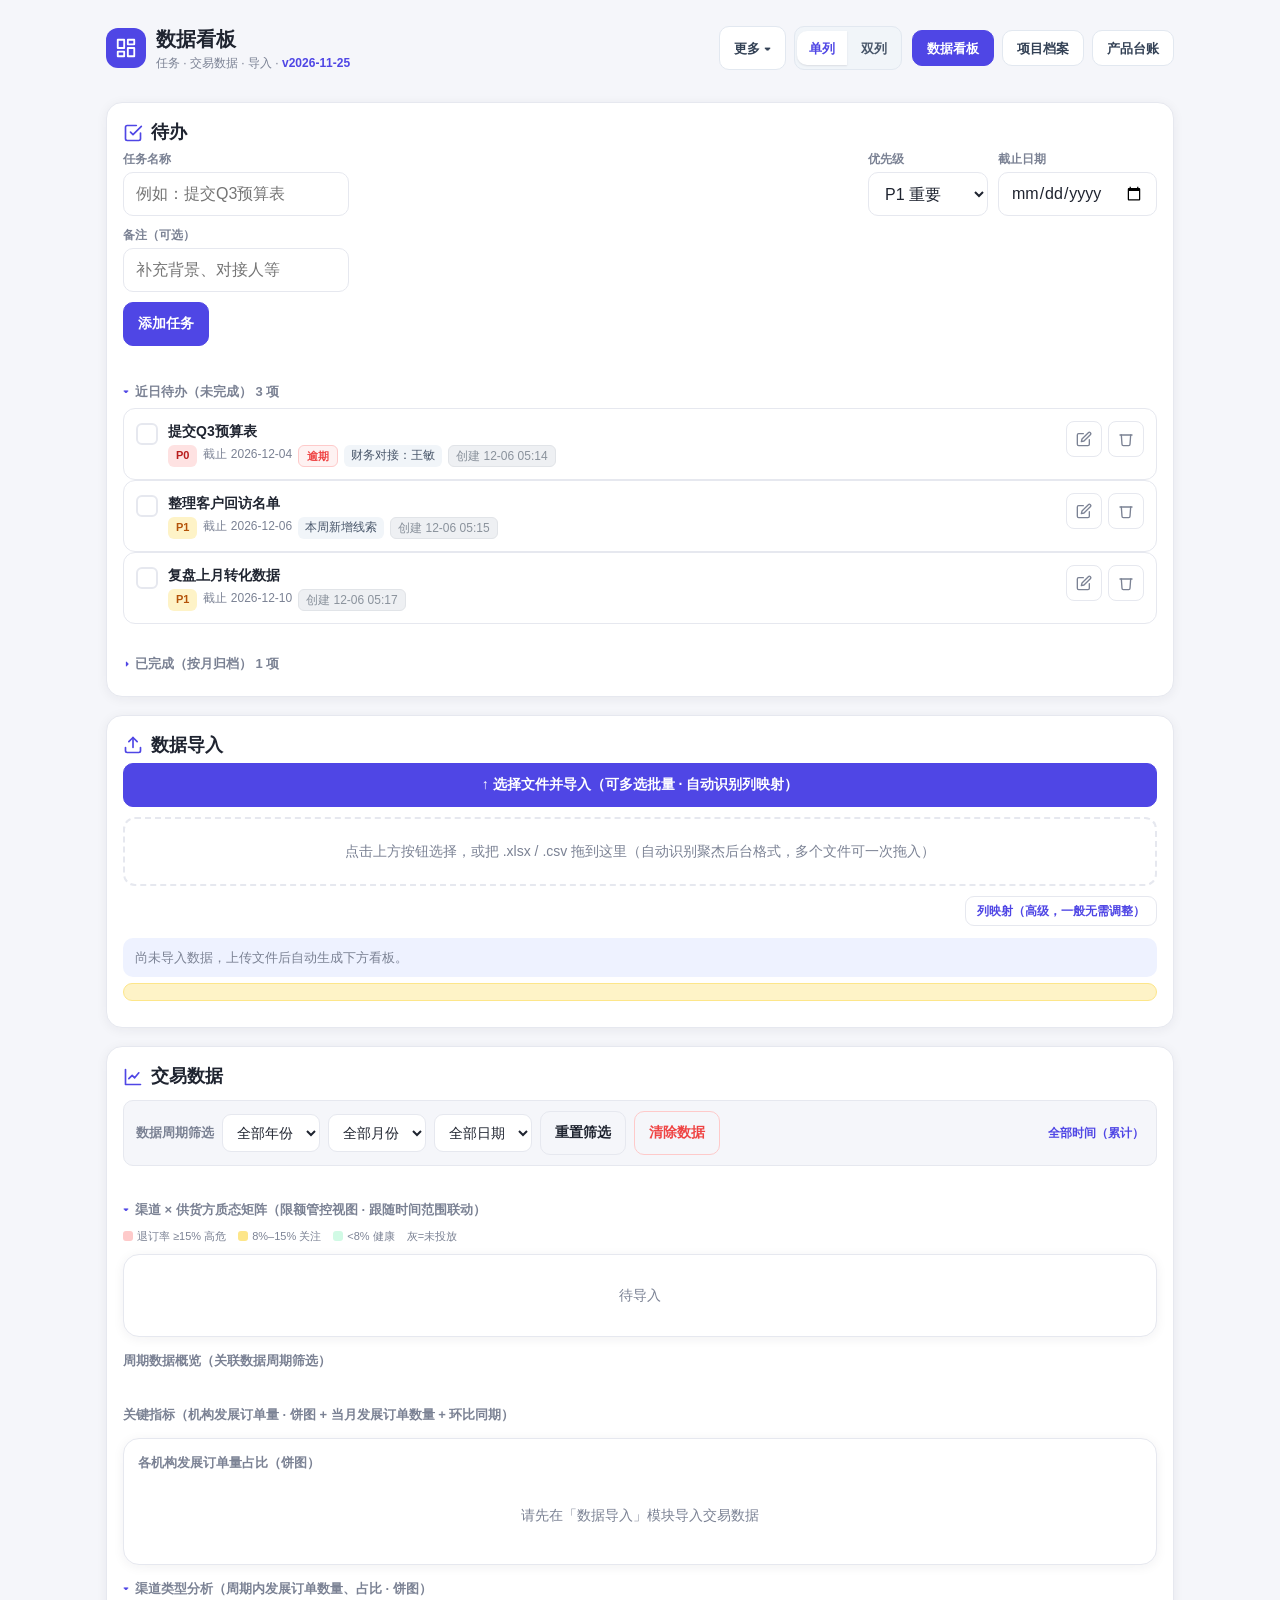
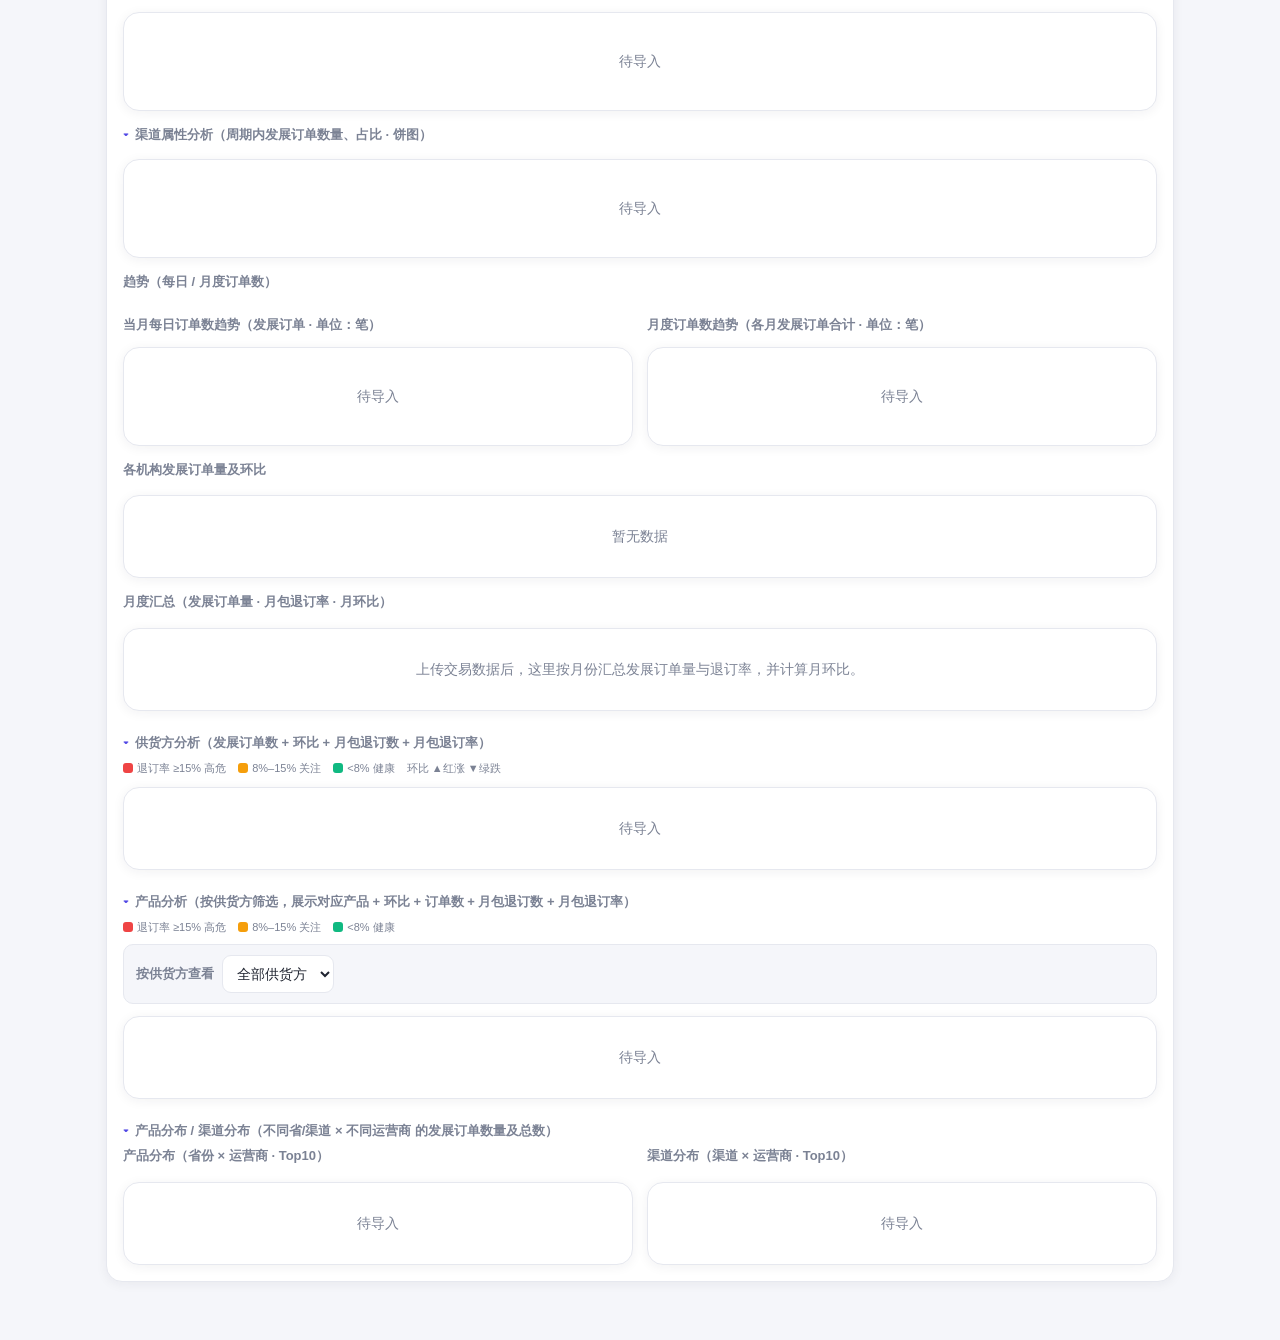
==== dashboard.html @ 8aaa50ac "ux(看板): 版本标签改为 v2026-11-25+数据截止范围，去掉调试信息" ====
<!DOCTYPE html>
<html lang="zh-CN">
<head>
<meta charset="UTF-8">
<meta name="viewport" content="width=device-width, initial-scale=1.0, viewport-fit=cover">
<title>数据看板</title>
<script>if(window.self!==window.top)document.documentElement.classList.add('embedded');</script>
<script>
  window.addEventListener("error",function(e){try{var el=document.getElementById("gErr");if(!el){el=document.createElement("div");el.id="gErr";el.style.cssText="position:fixed;left:12px;bottom:12px;z-index:99999;background:#991b1b;color:#fff;padding:9px 14px;border-radius:10px;font-size:12.5px;line-height:1.5;max-width:72vw;box-shadow:0 6px 18px rgba(0,0,0,.28);display:none";document.body.appendChild(el);}el.textContent="页面出错："+(e.message||"未知错误")+(e.filename?"  ("+e.filename.split("/").pop()+":"+e.lineno+")":"");el.style.display="block";clearTimeout(el._t);el._t=setTimeout(function(){el.style.display="none";},7000);}catch(_){}});
  function goTab(n){try{localStorage.setItem("wb_shell_tab",JSON.stringify({name:n,qs:""}));}catch(e){}if(window.parent!==window&&parent.switchTab){parent.switchTab(n);return false;}return true;}
</script>
<script>
(function(){
  function labelAll(){
    document.querySelectorAll(".tx-table,.tbl").forEach(function(t){
      var heads=Array.from((t.tHead&&t.tHead.rows[0]&&t.tHead.rows[0].cells)||[]).map(function(th){return (th.textContent||"").replace(/\s+/g,"").trim();});
      Array.from(t.tBodies||[]).forEach(function(tb){
        Array.from(tb.rows||[]).forEach(function(tr){
          Array.from(tr.cells||[]).forEach(function(td,i){
            if(!td.dataset.label)td.dataset.label=heads[i]||"";
          });
        });
      });
    });
  }
  if(document.readyState==="loading")document.addEventListener("DOMContentLoaded",labelAll);
  else labelAll();
  setTimeout(labelAll,800);setTimeout(labelAll,2000);
})();
</script>

<link rel="stylesheet" href="common.css?v=2">
<style>
  :root{
    --primary:#4f46e5;
    --primary-soft:#eef2ff;
    --bg:#f5f6fa;
    --card:#ffffff;
    --text:#1f2430;
    --muted:#7b8294;
    --line:#e6e8ef;
    --red:#ef4444;
    --green:#10b981;
    --amber:#f59e0b;
    --radius:16px;
    --shadow:0 2px 12px rgba(31,36,48,.06);
  }
  *{box-sizing:border-box;-webkit-tap-highlight-color:transparent;}
  html,body{margin:0;padding:0;}
  body{
    font-family:-apple-system,BlinkMacSystemFont,"Segoe UI",Roboto,"PingFang SC","Microsoft YaHei",sans-serif;
    background:var(--bg);color:var(--text);font-size:16px;line-height:1.5;
    padding-bottom:env(safe-area-inset-bottom);
  }
  .wrap{max-width:1100px;margin:0 auto;padding:16px 16px 40px;}
  header{
    display:flex;align-items:center;justify-content:space-between;flex-wrap:wrap;gap:12px;
    padding:8px 0 16px;
  }
  .brand{display:flex;align-items:center;gap:10px;}
  .brand .logo{width:40px;height:40px;border-radius:12px;background:var(--primary);display:flex;align-items:center;justify-content:center;}
  .brand h1{font-size:20px;margin:0;font-weight:700;}
  .brand p{margin:0;font-size:12px;color:var(--muted);}
  .toolbar{display:flex;gap:8px;flex-wrap:wrap;}
  .btn{
    min-height:44px;border:1px solid var(--line);background:var(--card);color:var(--text);
    border-radius:10px;padding:0 14px;font-size:14px;cursor:pointer;display:inline-flex;align-items:center;gap:6px;
    transition:.15s; text-decoration:none;
  }
  .btn:hover{border-color:var(--primary);color:var(--primary);}
  .btn.primary{background:var(--primary);color:#fff;border-color:var(--primary);}
  .btn.primary:hover{filter:brightness(1.05);color:#fff;}
  .btn.ghost{background:transparent;}
  .btn.danger{color:#ef4444;border-color:#fecaca;}
  .btn.danger:hover{background:#fef2f2;}
  .btn.active{background:var(--primary);color:#fff;border-color:var(--primary);cursor:default;}
  .btn svg{width:18px;height:18px;}

  .store-flag{display:inline-flex;align-items:center;gap:6px;font-size:12px;color:var(--muted);background:var(--card);border:1px solid var(--line);border-radius:20px;padding:6px 12px;}
  .dot{width:8px;height:8px;border-radius:50%;background:var(--green);}

  .alert{background:#fff7ed;border:1px solid #fed7aa;color:#9a3412;border-radius:12px;padding:10px 14px;font-size:13px;margin-bottom:14px;display:none;}

  /* module */
  .module{background:var(--card);border-radius:var(--radius);box-shadow:var(--shadow);padding:16px;margin-bottom:18px;border:1px solid var(--line);}
  .module > h2{font-size:18px;margin:0 0 4px;display:flex;align-items:center;gap:8px;}
  .module > h2 svg{width:20px;height:20px;color:var(--primary);}
  .module > .desc{font-size:12px;color:var(--muted);margin:0 0 14px;}

  form .row{display:flex;gap:10px;flex-wrap:wrap;margin-bottom:10px;}
  form input,form select,form textarea{
    flex:1;min-width:120px;min-height:44px;border:1px solid var(--line);border-radius:10px;
    padding:0 12px;font-size:16px;font-family:inherit;background:#fff;color:var(--text);
  }
  form textarea{min-height:60px;padding:10px 12px;resize:vertical;}
  form .full{flex-basis:100%;}
  label.fld{font-size:12px;color:var(--muted);display:block;margin:0 0 4px;}

  .list{margin-top:14px;display:flex;flex-direction:column;gap:8px;}
  .card-item{display:flex;align-items:flex-start;gap:10px;padding:12px;border:1px solid var(--line);border-radius:12px;}
  .card-item.done{opacity:.55;}
  .card-item .ck{width:22px;height:22px;border-radius:6px;border:2px solid var(--line);flex-shrink:0;margin-top:2px;cursor:pointer;display:flex;align-items:center;justify-content:center;}
  .card-item.done .ck{background:var(--green);border-color:var(--green);}
  .card-item .ck svg{width:14px;height:14px;color:#fff;display:none;}
  .card-item.done .ck svg{display:block;}
  .card-item .info{flex:1;min-width:0;}
  .card-item .info .tt{font-size:14px;font-weight:600;}
  .card-item.done .info .tt{text-decoration:line-through;}
  .card-item .info .meta{font-size:12px;color:var(--muted);margin-top:3px;display:flex;flex-wrap:wrap;gap:6px;}
  .pill{font-size:11px;padding:2px 8px;border-radius:6px;font-weight:600;}
  .p0{background:#fee2e2;color:#b91c1c;}
  .p1{background:#fef3c7;color:#b45309;}
  .p2{background:#e0e7ff;color:#4338ca;}
  .badge-over{background:#fef2f2;color:var(--red);border:1px solid #fecaca;}
  .card-item .acts{display:flex;gap:6px;flex-shrink:0;}
  .icon-btn{width:36px;height:36px;border-radius:8px;border:1px solid var(--line);background:#fff;cursor:pointer;display:flex;align-items:center;justify-content:center;}
  .icon-btn svg{width:16px;height:16px;color:var(--muted);}
  .icon-btn.del:hover{border-color:var(--red);}
  .icon-btn.del:hover svg{color:var(--red);}
  .icon-btn.copy:hover{border-color:var(--primary);}
  .icon-btn.copy:hover svg{color:var(--primary);}
  .icon-btn.edit:hover{border-color:var(--primary);}
  .icon-btn.edit:hover svg{color:var(--primary);}

  .btn.sm{min-height:34px;padding:0 12px;font-size:13px;border-radius:8px;}
  .inline-in{display:block;width:100%;border:1px solid var(--line);border-radius:10px;padding:0 12px;font-size:15px;min-height:44px;background:#fff;color:var(--text);font-family:inherit;}
  .card-item .info .meta .note-chip{background:#f1f5f9;color:#475569;padding:1px 7px;border-radius:6px;}
  .card-item .info .meta .created-chip{background:#eef0f3;color:#8a929c;padding:1px 7px;border-radius:6px;border:1px solid #e1e4e8;}
  .einp{flex:1;min-width:0;min-height:38px;width:100%;border:1px solid var(--line);border-radius:8px;padding:0 10px;font-size:14px;font-family:inherit;background:#fff;color:var(--text);}
  select.einp{width:auto;min-width:120px;}
  .erow{display:flex;gap:8px;margin-top:6px;flex-wrap:wrap;}

  .kpis{display:grid;grid-template-columns:repeat(auto-fit,minmax(150px,1fr));gap:10px;margin-bottom:14px;}
  .kpi{background:var(--primary-soft);border-radius:12px;padding:12px;}
  .kpi .nm{font-size:12px;color:var(--muted);}
  .kpi .vl{font-size:22px;font-weight:700;margin:4px 0;font-variant-numeric:tabular-nums;}
  .kpi .dl{font-size:12px;font-weight:600;}
  .kpi .dl.up{color:var(--red);}
  .kpi .dl.down{color:var(--green);}
  .kpi .tag{display:inline-block;font-size:10px;font-weight:700;letter-spacing:.3px;padding:2px 7px;border-radius:6px;margin-bottom:6px;line-height:1.3;}
  .kpi .tag.cnt{background:#eef2ff;color:#4f46e5;}
  .kpi .tag.rate{background:#fef3c7;color:#b45309;}
  .kpi .u{font-size:13px;font-weight:600;color:var(--muted);margin-left:1px;}
  .kpi .vl.hi{color:var(--red);} .kpi .vl.mid{color:#f59e0b;} .kpi .vl.lo{color:var(--green);}

  .chart-box{background:var(--card);border:1px solid var(--line);border-radius:var(--radius);box-shadow:var(--shadow);padding:14px;margin-top:8px;}
  .chart-box h3{font-size:13px;margin:0 0 8px;color:var(--muted);}
  .chart-row{display:flex;gap:14px;flex-wrap:wrap;align-items:stretch;}
  .chart-row>.chart-box{flex:1;min-width:240px;}
  .trend-row{margin-top:4px;}
  .trend-col{flex:1;min-width:260px;display:flex;flex-direction:column;}
  .trend-col .chart-box{flex:1;margin-top:6px;}
  .dist-row{display:flex;gap:14px;flex-wrap:wrap;align-items:stretch;}
  .dist-col{flex:1;min-width:260px;display:flex;flex-direction:column;}
  .dist-col .chart-box{flex:1;margin-top:6px;}
  .dist-col .hn{width:32%;}
  .sub-title{font-size:13px;font-weight:600;color:var(--muted);margin:0 0 6px;}

  .cell-bar{display:flex;align-items:center;gap:8px;}
  .cell-bar .cbfill{flex:1;min-width:40px;height:14px;background:#eef1f8;border-radius:6px;overflow:hidden;max-width:160px;}
  .cell-bar .cbfill>i{display:block;height:100%;border-radius:6px;background:linear-gradient(90deg,#6366f1,#818cf8);}
  .cell-bar .cbval{font-variant-numeric:tabular-nums;font-weight:700;white-space:nowrap;}
  .legend{display:flex;flex-direction:column;gap:4px;font-size:12px;min-width:140px;}
  .legend .li{display:grid;grid-template-columns:14px minmax(64px,1fr) auto auto auto;align-items:center;gap:5px;}
  .legend .sw{width:12px;height:12px;border-radius:3px;}
  .legend .ln{white-space:normal;line-height:1.35;word-break:break-all;}
  .legend .lv{text-align:center;font-variant-numeric:tabular-nums;white-space:nowrap;}
  .legend .lp{text-align:center;font-variant-numeric:tabular-nums;white-space:nowrap;color:var(--muted);}
  .legend .lhb{text-align:center;font-variant-numeric:tabular-nums;white-space:nowrap;font-size:11px;}
  .legend .legend-hd{font-size:11px;color:var(--muted);font-weight:600;padding-bottom:3px;border-bottom:1px solid #eef1f8;margin-bottom:2px;}
  .legend .legend-hd .sw{background:transparent;}
  .legend .legend-hd .u{font-weight:400;color:var(--muted);font-size:10px;margin-left:1px;}
  .pie-wrap{display:inline-flex;align-items:center;gap:10px;flex-wrap:wrap;}
  .pie-wrap svg{flex-shrink:0;}
  /* 机构饼图联动：可点可悬停 */
  .pie-wrap svg path[data-dimk],.legend .li[data-dimk]{cursor:pointer;}
  .legend .li[data-dimk]:hover .ln{color:var(--accent,#4f46e5);}
  #kpiPie .pie-wrap{display:flex;flex-wrap:wrap;align-items:flex-start;justify-content:center;gap:18px;width:100%;}
  #kpiPie .pie-wrap svg{width:clamp(96px,16vw,140px);height:clamp(96px,16vw,140px);}
  #kpiPie .legend{display:grid;grid-template-columns:repeat(auto-fill,minmax(150px,1fr));gap:5px 16px;flex:1;min-width:200px;}
  #kpiPie .legend .li{grid-template-columns:12px minmax(0,1fr) auto auto auto;}
  #kpiPie .legend .legend-hd{grid-column:1/-1;}
  #kpiPie .legend .lv,#kpiPie .legend .lp,#kpiPie .legend .lhb{font-size:11px;}

  .dropzone{border:2px dashed var(--line);border-radius:12px;padding:22px;text-align:center;color:var(--muted);font-size:14px;cursor:pointer;transition:.15s;margin-bottom:12px;}
  .dropzone:hover{border-color:var(--primary);color:var(--primary);}
  .dropzone.over{border-color:var(--primary);background:var(--primary-soft);}
  .map-row{display:grid;grid-template-columns:repeat(auto-fit,minmax(150px,1fr));gap:10px;margin-top:6px;}
  .mf label{font-size:12px;color:var(--muted);display:block;margin-bottom:4px;}
  .mf select{width:100%;min-height:44px;border:1px solid var(--line);border-radius:10px;padding:0 10px;font-size:14px;background:#fff;color:var(--text);}
  .tx-meta{font-size:13px;color:var(--muted);margin:12px 0 6px;padding:10px 12px;background:var(--primary-soft);border-radius:10px;}
.tx-sup-banner{display:flex;align-items:center;gap:10px;flex-wrap:wrap;padding:8px 12px;margin:0 0 10px;background:#fef3c7;border:1px solid #fde68a;border-radius:10px;font-size:13px;color:#92400e;}
.tx-sup-banner b{color:#78350f;font-weight:700;}
.tx-sup-banner .linkbtn{margin-left:auto;font-size:12px;padding:3px 10px;}
  .tx-filter{display:flex;align-items:center;flex-wrap:wrap;gap:8px;margin:6px 0 12px;padding:10px 12px;background:var(--bg);border:1px solid var(--line);border-radius:10px;}
  .tx-filter .fl{font-size:13px;color:var(--muted);font-weight:600;}
  .tx-filter select{min-height:38px;border:1px solid var(--line);border-radius:9px;padding:0 10px;font-size:14px;background:#fff;color:var(--text);}
  .tx-filter .fl-val{font-size:12px;color:var(--primary);margin-left:auto;font-weight:600;}
  .tx-note{font-size:12px;color:var(--muted);margin:6px 0 0;}
  .tx-legend{display:flex;flex-wrap:wrap;gap:12px;font-size:11px;color:var(--muted);margin:8px 0 0;align-items:center;}
  .tx-legend .lg{display:inline-flex;align-items:center;gap:4px;}
  .tx-legend .sw{width:10px;height:10px;border-radius:3px;display:inline-block;}
  .tx-ctrl{display:flex;gap:10px;flex-wrap:wrap;align-items:center;margin-bottom:8px;}
  .tx-ctrl select{min-height:40px;border:1px solid var(--line);border-radius:10px;padding:0 10px;font-size:14px;background:#fff;color:var(--text);flex:1;min-width:140px;}
  .tx-table{width:100%;border-collapse:collapse;font-size:13px;}
  .tx-table th{padding:8px 10px;text-align:left;border-bottom:1px solid var(--line);white-space:normal;word-break:break-word;line-height:1.35;}
  .tx-table td{padding:8px 10px;text-align:left;border-bottom:1px solid var(--line);white-space:nowrap;}
  .tx-table td{font-variant-numeric:tabular-nums;}
  .tx-table th .u{font-weight:400;color:var(--muted);font-size:11px;margin-left:2px;}
  .tx-table td.rate{font-weight:700;}
  .tx-table th.txr,.tx-table td.txr{text-align:right;}
  .tx-table td.mup{color:var(--green);font-weight:700;}
  .tx-table td.mdown{color:var(--red);font-weight:700;}
  .tx-table th{color:var(--muted);font-weight:600;position:sticky;top:0;background:#fff;z-index:1;}
  .tx-table .lnk{color:var(--primary);text-decoration:none;border-bottom:1px dashed var(--primary);cursor:pointer;}
  .tx-table .lnk:hover{background:var(--primary-soft);}
  .tx-table tr.sup-hit td{background:#fefce8;}
  .tx-table tr.sup-hit td.nm{font-weight:700;}
  .tx-table td.nm{white-space:normal;word-break:break-all;max-width:220px;}
  .tx-table tbody tr:hover{background:var(--primary-soft);}
  .table-wrap{max-height:380px;overflow:auto;margin-top:8px;border:1px solid var(--line);border-radius:var(--radius);background:var(--card);box-shadow:var(--shadow);padding:2px 4px;}
  .table-wrap.no-scroll{max-height:none;overflow:visible;background:var(--card);border:1px solid var(--line);border-radius:var(--radius);box-shadow:var(--shadow);padding:6px 8px;margin-top:10px;}

  /* 窄屏适配：表格允许横向滚动，并给最小宽度保证列不挤碎 */
  @media(max-width:720px){
    .table-wrap{overflow-x:auto;-webkit-overflow-scrolling:touch;}
    .table-wrap.no-scroll{overflow-x:auto;overflow-y:visible;}
    .tx-table{font-size:12.5px;min-width:560px;}
    /* 手机端：保持横排表格 + 横向滑动（用户偏好，不做卡片化）；不截断内容，色块不溢出 */
    .tx-table thead{display:table-header-group!important;}
    .tx-table tbody tr{display:table-row!important;}
    .tx-table tbody td{display:table-cell!important;padding:6px 7px!important;vertical-align:middle;white-space:nowrap;}
    .tx-table tbody td::before{display:none!important;}
    .cell-bar{max-width:100%;}
    .cell-bar .cbfill{max-width:100%;min-width:28px;}
    .tx-table th,.tx-table td{padding:7px 8px;}
    .kpis{gap:8px;grid-template-columns:repeat(auto-fit,minmax(180px,1fr));}
    .kpi{padding:10px;}
    .kpi .vl{font-size:19px;}
    .kpi-tip{font-size:11.5px;line-height:1.55;padding:7px 9px;margin-top:6px;}
    .kpi-spark{width:100%;height:22px;display:block;margin-top:4px;}
    .trend-bars{width:76px;height:18px;display:block;}
    #kpiTable{min-width:880px;}
    .alert{font-size:12.5px;padding:7px 10px;}
    #kpiPie .pie-wrap{flex-direction:column;align-items:center;gap:10px;}
    #kpiPie .legend{grid-template-columns:1fr 1fr;width:100%;}
    .hbar{grid-template-columns:1fr!important;gap:4px;}
    .hbar .hn{white-space:normal;}
  }@media(max-width:600px){
    #kpiPie .legend{grid-template-columns:1fr;width:100%;}
    #kpiPie .legend .li{grid-template-columns:14px minmax(96px,1fr) auto auto auto;gap:6px;align-items:center;}
    #kpiPie .legend .lv,#kpiPie .legend .lp,#kpiPie .legend .lhb{font-size:11px;}
    .tx-table tbody td,.tx-table tbody tr td{padding:5px 0;}
    .tx-table tbody td::before{max-width:88px;}
  }

  .sec-title{font-size:13px;font-weight:600;color:var(--muted);margin:14px 0 6px;}
  .sec{margin-top:8px;}
  .sec-body .tx-note{margin-bottom:4px;}
  .sec-title.collapsible{cursor:pointer;user-select:none;display:flex;align-items:center;gap:6px;}
  .sec-title.collapsible:hover{color:var(--primary);}
  .sec-title .chev{display:inline-block;font-size:11px;line-height:1;transition:transform .15s ease;color:var(--primary);}
  .sec.collapsed .sec-title .chev{transform:rotate(-90deg);}
  .sec.collapsed .sec-body{display:none;}

  /* 布局切换 */
  .layout-ctl{display:inline-flex;}
  .layout-ctl .btn{border-radius:0;padding:0 12px;min-height:34px;}
  .layout-ctl .btn:first-child{border-radius:10px 0 0 10px;}
  .layout-ctl .btn:last-child{border-radius:0 10px 10px 0;}
  .layout-ctl .btn.active{background:var(--primary);color:#fff;border-color:var(--primary);}
  .main-grid{display:block;}
  body.layout-wide .wrap{max-width:none;padding:clamp(16px,2vw,28px) clamp(20px,4vw,56px) 40px;}
  body.layout-wide .main-grid{display:flex;gap:16px;align-items:flex-start;}
  body.layout-wide .dash-col{width:380px;flex-shrink:0;position:sticky;top:12px;max-height:calc(100vh - 24px);overflow-y:auto;}
  body.layout-wide .list-col{flex:1;min-width:0;width:100%;}
  body.layout-wide .dash-col .module .desc{font-size:12px;}
  body.layout-wide .dash-col form .row{flex-direction:column;gap:8px;}
  body.layout-wide .dash-col form .row>div{width:100%;}
  body.layout-wide .dash-col form .row input,body.layout-wide .dash-col form .row select{width:100%;min-width:0;}
  body.layout-wide .dash-col #kpiCards{grid-template-columns:repeat(auto-fit,minmax(100px,1fr));gap:8px;}
  body.layout-wide .dash-col #kpiCards .kpi{padding:10px;}
  body.layout-wide .dash-col #kpiCards .kpi .vl{font-size:19px;}
  body.layout-wide .dash-col .chart-row{flex-direction:column;align-items:stretch;gap:14px;}
  body.layout-wide .dash-col .trend-row{flex-direction:column;gap:14px;}
  body.layout-wide .dash-col .trend-col{min-width:0;}
  body.layout-wide .dash-col .chart-row>.chart-box{min-width:0;}
  body.layout-wide .dash-col .chart-box{padding:14px;margin-top:8px;}
  body.layout-wide .dash-col .sec-title{margin:14px 0 6px;}

  @media(max-width:1440px){
  /* 窄屏/小屏：双列自动降为单列 —— 既不用内部横向滚动，也不出页面级横滚；
     只由可用宽度决定，与屏幕比例/分辨率切换无关（换显示器/缩放都不会跳版） */
  body.layout-wide .wrap{overflow-x:visible;}
  body.layout-wide .main-grid{flex-direction:column;min-width:0;}
  body.layout-wide .dash-col{width:100%!important;max-width:none;flex:none;position:static;max-height:none;overflow-y:visible;margin-bottom:16px;}
  body.layout-wide .list-col{width:100%;flex:none;min-width:0;}
  }
  @media(max-width:600px){
    .toolbar{width:100%;}
    .toolbar .btn{flex:1;justify-content:center;}
    .brand h1{font-size:18px;}
    .layout-ctl{width:100%;}
    .layout-ctl .btn{flex:1;}
  }

  /* 数据补充（待补充渠道方）卡片 */
  .cm-list{display:flex;flex-direction:column;gap:8px;margin-top:8px;max-height:380px;overflow:auto;}
  .cm-row{display:flex;flex-direction:column;gap:7px;padding:10px 12px;border:1px solid var(--line);border-radius:10px;background:#fff;}
  .cm-row.cm-unrec{border-color:#fca5a5;background:#fef2f2;}
  .cm-top{display:flex;justify-content:space-between;align-items:center;gap:8px;}
  .cm-name{font-size:13px;font-weight:600;color:var(--text);overflow:hidden;text-overflow:ellipsis;white-space:nowrap;display:flex;align-items:center;gap:6px;}
  .cm-cnt{font-size:11px;color:var(--muted);font-variant-numeric:tabular-nums;white-space:nowrap;font-weight:400;}
  .cm-bot{display:flex;gap:8px;}
  .cm-bot select{flex:1;min-width:0;}
  .cm-type,.cm-attr{min-height:34px;border:1px solid var(--line);border-radius:8px;padding:0 8px;font-size:13px;background:#fff;color:var(--text);}
  .cm-badge{display:inline-block;margin-left:8px;padding:1px 9px;border-radius:999px;font-size:11px;font-weight:600;background:#fee2e2;color:#dc2626;vertical-align:middle;}
  .cm-toolbar{display:flex;flex-wrap:wrap;gap:10px;align-items:center;margin:10px 0;}
  .cm-toolbar input[type=text]{flex:1 1 200px;min-height:34px;padding:0 10px;border:1px solid var(--line);border-radius:8px;background:#fff;color:var(--text);font-family:inherit;}
  .cm-stats{margin-left:auto;font-size:12px;color:var(--muted);white-space:nowrap;}
  .cm-actions{display:flex;gap:8px;flex-wrap:wrap;margin-bottom:8px;}
  .chan-warn{display:flex;align-items:center;gap:10px;margin:10px 0;padding:10px 14px;border:1px solid #fca5a5;border-radius:10px;background:#fef2f2;color:#b91c1c;font-size:13px;cursor:pointer;}
  .chan-warn:hover{background:#fee2e2;}
  .chan-warn .cw-go{margin-left:auto;padding:5px 12px;border:1px solid #fca5a5;border-radius:8px;background:#fff;color:#b91c1c;font-weight:600;white-space:nowrap;}
  .tx-warn{display:flex;align-items:center;gap:8px;margin:6px 0;padding:8px 12px;border:1px solid #fbbf24;border-radius:8px;background:#fffbeb;color:#b45309;font-size:12px;}

  .up{color:var(--red);} .down{color:var(--green);} .flat{color:var(--muted);}

  .hidden{display:none;}
  .file-hidden{position:absolute;left:-9999px;top:auto;width:1px;height:1px;opacity:0;overflow:hidden;pointer-events:none;}
  /* 已完成筛选 */
  .done-filters{display:flex;flex-wrap:wrap;align-items:center;gap:6px;margin:10px 0;padding:8px 10px;background:#f8fafc;border:1px solid var(--line);border-radius:10px;}
  .done-filters .df-label{font-size:12px;color:var(--muted);font-weight:600;}
  .done-filters select,.done-filters .df-kw{font-size:12px;padding:4px 8px;border:1px solid var(--line);border-radius:7px;background:#fff;color:var(--text);max-width:160px;}
  .done-filters .df-kw{flex:1;min-width:150px;}
  .df-hit{font-size:12px;color:var(--muted);margin-top:8px;}
  .df-hit b{color:var(--primary);}
  .archive-note{font-size:12px;color:var(--muted);background:#f8fafc;border:1px dashed var(--line);border-radius:8px;padding:8px 10px;margin-top:8px;line-height:1.5;}
  .archive-note b{color:#475569;}
  .single-metric{display:flex;flex-direction:column;align-items:center;justify-content:center;min-height:150px;gap:8px;}
  .single-metric .big-val{font-size:38px;font-weight:700;color:var(--text);}
  .single-metric .big-val .u{font-size:15px;font-weight:500;color:var(--muted);margin-left:4px;}
  .single-metric .big-lbl{font-size:13px;color:var(--muted);}
  /* 横向条形 */
  .hbar{display:flex;align-items:center;gap:8px;margin-bottom:7px;}
  .hbar .hn{width:40%;font-size:12px;color:var(--text);overflow:hidden;text-overflow:ellipsis;white-space:nowrap;}
  .hbar .hdev,.hbar .hunsub{width:12%;font-size:12px;text-align:center;font-variant-numeric:tabular-nums;color:var(--text);}
  .hbar .hvrate{flex:1;display:flex;align-items:center;gap:8px;}
  .hbar .htrack{flex:1;background:#eef1f8;border-radius:6px;height:14px;overflow:hidden;}
  .hbar .hfill{height:100%;border-radius:6px;}
  .hbar .hv{font-size:12px;text-align:right;font-variant-numeric:tabular-nums;white-space:nowrap;}
  .hbar-header{display:flex;align-items:center;gap:8px;padding:6px 8px;background:var(--primary-soft);border-radius:8px;font-size:12px;font-weight:600;color:var(--muted);margin-bottom:8px;}
  .hbar-header .hn{width:40%;}
  .hbar-header .hdev,.hbar-header .hunsub{width:12%;text-align:center;}
  .hbar-header .hvrate{flex:1;text-align:right;}
  .hbar-header .u{font-weight:400;color:var(--muted);font-size:11px;margin-left:2px;}
  .hbar-share{display:grid;grid-template-columns:minmax(60px,1fr) 72px 64px minmax(80px,1.5fr);align-items:center;gap:6px;margin-bottom:5px;}
  .hbar-share .hn{font-size:12px;color:var(--text);overflow:hidden;text-overflow:ellipsis;white-space:nowrap;}
  .hbar-share .hdev{text-align:right;font-size:12px;font-variant-numeric:tabular-nums;color:var(--muted);}
  .hbar-share .hhb{text-align:right;font-size:12px;font-variant-numeric:tabular-nums;}
  .hbar-share .hpct-bar{display:flex;align-items:center;gap:6px;}
  .hbar-share .hpct-bar .hvpct{font-size:12px;font-variant-numeric:tabular-nums;width:42px;text-align:right;}
  .hbar-share .htrack{background:#eef1f8;border-radius:6px;height:12px;overflow:hidden;flex:1;min-width:30px;}
  .hbar-share .hfill{height:100%;border-radius:6px;}
  .hbar-share-hd{font-size:11px;color:var(--muted);font-weight:600;padding-bottom:4px;border-bottom:1px solid #eef1f8;margin-bottom:4px;}
  .hbar-share-hd .hn-h{color:var(--muted);font-weight:600;}
  .hbar-share-hd .hdev-h,.hbar-share-hd .hhb-h{text-align:right;}
  .hbar-share-hd .hpct-h{text-align:left;padding-left:48px;}
  .hbar-share-hd .u{font-weight:400;color:var(--muted);font-size:10px;margin-left:2px;}
  /* 页面内提示条与确认弹窗 */
  .wb-toast{position:fixed;left:50%;bottom:26px;transform:translateX(-50%) translateY(20px);background:#1f2430;color:#fff;padding:10px 18px;border-radius:10px;font-size:13px;line-height:1.6;max-width:min(560px,90vw);box-shadow:0 8px 24px rgba(0,0,0,.25);opacity:0;pointer-events:none;transition:opacity .2s ease,transform .2s ease;z-index:1200;}
  .wb-toast.show{opacity:1;transform:translateX(-50%) translateY(0);}
  .wb-toast.ok{background:#065f46;}
  .wb-toast.err{background:#991b1b;}
  .wb-cfm-mask{position:fixed;inset:0;background:rgba(15,23,42,.45);display:none;align-items:center;justify-content:center;z-index:1100;}
  .wb-cfm-mask.show{display:flex;}
  .wb-cfm{width:min(440px,92vw);background:#fff;border-radius:14px;padding:20px 22px;box-shadow:0 20px 50px rgba(0,0,0,.25);}
  .wb-cfm h3{margin:0 0 6px;font-size:16px;color:var(--text);}
  .wb-cfm .m-msg{font-size:13px;color:var(--text);line-height:1.7;}
  .wb-cfm .m-msg b{color:#991b1b;}
  .wb-cfm .m-acts{display:flex;justify-content:flex-end;gap:10px;margin-top:18px;}
  .wb-cfm .m-input{width:100%;padding:9px 10px;border:1px solid #cbd5e1;border-radius:8px;font-size:13px;margin-top:4px;font-family:inherit;}
  .wb-cfm .m-input:focus{outline:2px solid #93c5fd;border-color:#3b82f6;}
  .wb-cfm .m-field{margin-top:12px;text-align:left;}
  .wb-cfm .m-field label{font-size:12px;color:#5b6b80;display:block;margin-bottom:2px;line-height:1.5;}
  .more-wrap{position:relative;display:inline-block;}
  .more-menu{display:none;position:absolute;top:calc(100% + 6px);right:0;background:#fff;border:1px solid #dbe4ef;border-radius:10px;box-shadow:0 8px 24px rgba(0,0,0,.18);padding:6px;flex-direction:column;gap:4px;z-index:1050;min-width:150px;}
  .more-menu.show{display:flex;}
  .more-menu .btn{width:100%;justify-content:flex-start;}

  /* 方案A 优化 */
  #alert{display:none!important;}
  .legend .ln{font-size:11.5px;line-height:1.3;}
  #kpiPie .legend{max-height:300px;overflow-y:auto;padding-right:2px;}
  .legend .li{grid-template-columns:14px minmax(72px,1fr) auto;gap:8px;}
  .legend .lv,.legend .lhb{display:none;}
  .legend .lp{white-space:nowrap;text-align:right;}

  /* 月表数值列：只禁止换行，宽度交给自适应列宽（原写死 min-width:92px 会导致窄屏横向溢出） */
  #monthlyTable th,#monthlyTable td{white-space:nowrap;}

  /* 渠道类型/属性：环形图 + 图例（合并卡片）与联动高亮 */
  .ring-card{display:flex;gap:16px;align-items:center;justify-content:center;padding:2px 0;border:0;background:transparent;width:100%;box-sizing:border-box;}
  .ring-box{flex:0 0 auto;}
  .ring-box svg{width:clamp(96px,11vw,176px);height:auto;}
  .ring-legend{flex:0 1 760px;min-width:0;max-width:760px;display:flex;flex-direction:column;gap:8px;justify-content:center;}
  .rd-head,.rd-row{display:grid;grid-template-columns:118px 230px 58px 60px 50px 52px 54px 68px;gap:10px;align-items:center;font-size:11.5px;}
  .rd-v{text-align:right;}
  @media(max-width:900px){
    .ring-legend{flex:1 1 auto;max-width:100%;}
  }
  @media(max-width:720px){
    .ring-card{flex-direction:column;align-items:stretch;gap:12px;}
    .ring-box{align-self:center;}
    .rd-head,.rd-row{grid-template-columns:92px 140px 52px 54px 46px 48px 48px 60px;gap:6px;font-size:11px;}
  }
  .rd-head{color:var(--muted);font-size:11.5px;}
  .rd-row{cursor:pointer;transition:opacity .15s,transform .15s;}
  .rd-nm{color:var(--text);white-space:nowrap;overflow:hidden;text-overflow:ellipsis;}
  .rd-head>span{white-space:nowrap;}
  .rd-bars{display:flex;flex-direction:column;gap:3px;}
  .rd-bar{display:block;height:9px;border-radius:5px;background:#eef1f8;overflow:hidden;}
  .rd-bar>i{display:block;height:100%;background:#534AB7;}
  .rd-gray{height:5px;border-radius:3px;}
  .rd-gray>i{background:#94a3b8;}
  .rd-v{text-align:right;color:var(--text);white-space:nowrap;font-variant-numeric:tabular-nums;min-width:0;overflow:hidden;text-overflow:ellipsis;}
  .rd-v em{font-style:normal;font-size:11.5px;}
  .rd-p{text-align:right;color:var(--text);font-variant-numeric:tabular-nums;white-space:nowrap;}
  .rd-p.up-red{color:var(--red);font-weight:600;}
  .rd-p.down-green{color:var(--green);font-weight:600;}
  .rd-p.flat{color:var(--muted);}
  .rd-pg{color:var(--muted);}
  .rd-tip{font-size:11.5px;color:var(--muted);margin-top:2px;}
  [data-dimgroup] [data-dimk]{transition:opacity .15s,transform .15s;}
  [data-dimgroup].dimmed [data-dimk]{opacity:.32;}
  /* 高亮只提亮自身、不加 transform：scale(1.02) 会把 531px 的整行放大 ~10px → 触发横向滚动条 */
  [data-dimgroup] [data-dimk].hl{opacity:1;}
  [data-dimgroup] svg [data-dimk]{transition:stroke-width .15s,opacity .15s;}
  /* 高亮时按环带各自加粗：原来统一改成 20 会让「内环 r38+20」与「外环 r52+20」相交，灰环盖住彩环（遮盖） */
  [data-dimgroup] svg circle.rk-out[data-dimk].hl{stroke-width:23.5;}   /* 外环：37.25~60.75 */
  [data-dimgroup] svg circle.rk-in[data-dimk].hl{stroke-width:15.5;}    /* 内环：19.75~35.25，与外环不重叠 */
  [data-dimgroup] tr[data-dimk].hl td{background:#f3f5ff;}

  /* 渠道类型/渠道属性：环形图缩到「机构饼图」同尺寸(110px) + 图例收窄 → 双列宽屏可并排 */
  @media(min-width:1500px){
    body.layout-wide #txMainSec>.sec-duo{display:grid;grid-template-columns:minmax(0,1fr) minmax(0,1fr);gap:12px;align-items:start;}
    body.layout-wide #txMainSec>.sec-duo>.sec{min-width:0;}
    body.layout-wide #txMainSec>.sec-duo .ring-card{flex-direction:row;align-items:center;justify-content:flex-start;gap:8px;}
    body.layout-wide #txMainSec>.sec-duo .ring-legend{flex:1 1 auto;min-width:0;max-width:none;}
    body.layout-wide #txMainSec>.sec-duo .ring-box svg{width:110px;}
    body.layout-wide #txMainSec>.sec-duo .rd-head,body.layout-wide #txMainSec>.sec-duo .rd-row{grid-template-columns:42px minmax(24px,1fr) 42px 52px 38px 38px 40px 52px;gap:3px;font-size:10px;}
    body.layout-wide #txMainSec>.sec-duo .rd-head>span{white-space:normal;line-height:1.12;}
    body.layout-wide #txMainSec>.sec-duo .sec-title{font-size:12px;}
    body.layout-wide #txMainSec>.sec-duo .tx-note{font-size:11px;}
  }

  /* ===== 交易分析区：模块视觉顺序（仅调 order，不改 DOM，不影响任何数据联动）===== */
  #txMainSec{display:flex;flex-direction:column;}
  #txMainSec>h2,#txMainSec>.desc,#txMainSec>.tx-filter,#txMainSec>#chanWarn{order:0;}
  #txOverviewTitle{order:1;} #txKpis{order:2;}
  #txKpiTitle{order:3;} #txKpiPieBox{order:4;}
  /* 各机构发展订单量及环比：下沉到「趋势」之后 */
  #kpiTableTitle{order:10;} #txKpiTableWrapReal{order:11;}
  #txMainSec>.sec-duo{order:7;}
  #txTrendTitle{order:8;} #txMainSec>.trend-row{order:9;}
  #txMonthlyTitle{order:20;} #txMonthlyWrap{order:21;}
  #txSup{order:30;} #txProd{order:31;} #txDistSec{order:32;}

  .ring-box{display:flex;flex-direction:column;align-items:center;min-width:0;}
  .ring-cap{font-size:11px;color:var(--muted);text-align:center;margin-top:5px;line-height:1.35;max-width:110px;}
</style>

<script>
if(/share=1/.test(location.search)){(function(){
  var DEMO_SNAPSHOT={"_export": "workdash_full", "_v": 3, "time": "演示模式", "ls": {"wb_workdash_tasks": "[{\"id\": \"demo-t1\", \"name\": \"示例任务 · 每日导入交易明细\", \"date\": \"2026-10-29\", \"val\": \"\", \"cat\": \"示例\"}, {\"id\": \"demo-t2\", \"name\": \"示例任务 · 周五前核对渠道映射\", \"date\": \"2026-10-31\", \"val\": \"\", \"cat\": \"示例\"}]", "wb_workdash_metrics": "[{\"id\": \"demo-m1\", \"name\": \"月包退订率\", \"date\": \"2026-10-01\", \"val\": 3.65, \"cat\": \"交易数据\"}, {\"id\": \"demo-m2\", \"name\": \"发展订单量\", \"date\": \"2026-10-01\", \"val\": 426, \"cat\": \"交易数据\"}]", "wb_workdash_reports": "[]"}, "tx": {"meta": {"file": "演示数据", "importedFiles": ["演示数据（示例，非真实业务数据）"], "rows": 426, "uniqueOrders": 426, "time": "演示模式", "dateMin": "2026-08-01", "dateMax": "2026-10-28", "statusCounts": {}, "partyRowsTrimmed": false, "partyMapped": true}, "supplierDay": {"示例供货方A": {"2026-08-01": {"dev": 10, "unsub": 0, "monthDev": 10}, "2026-08-08": {"dev": 13, "unsub": 1, "monthDev": 12}, "2026-08-15": {"dev": 16, "unsub": 0, "monthDev": 16}, "2026-08-22": {"dev": 10, "unsub": 1, "monthDev": 9}, "2026-08-28": {"dev": 13, "unsub": 0, "monthDev": 13}, "2026-09-01": {"dev": 17, "unsub": 1, "monthDev": 16}, "2026-09-08": {"dev": 11, "unsub": 0, "monthDev": 11}, "2026-09-15": {"dev": 14, "unsub": 1, "monthDev": 13}, "2026-09-22": {"dev": 17, "unsub": 0, "monthDev": 17}, "2026-09-28": {"dev": 11, "unsub": 1, "monthDev": 10}, "2026-10-01": {"dev": 15, "unsub": 0, "monthDev": 15}, "2026-10-08": {"dev": 18, "unsub": 1, "monthDev": 17}, "2026-10-15": {"dev": 12, "unsub": 0, "monthDev": 12}, "2026-10-22": {"dev": 15, "unsub": 1, "monthDev": 14}, "2026-10-28": {"dev": 18, "unsub": 0, "monthDev": 18}}, "示例供货方B": {"2026-08-01": {"dev": 17, "unsub": 1, "monthDev": 16}, "2026-08-08": {"dev": 11, "unsub": 0, "monthDev": 11}, "2026-08-15": {"dev": 14, "unsub": 1, "monthDev": 13}, "2026-08-22": {"dev": 17, "unsub": 0, "monthDev": 17}, "2026-08-28": {"dev": 11, "unsub": 1, "monthDev": 10}, "2026-09-01": {"dev": 15, "unsub": 0, "monthDev": 15}, "2026-09-08": {"dev": 18, "unsub": 1, "monthDev": 17}, "2026-09-15": {"dev": 12, "unsub": 0, "monthDev": 12}, "2026-09-22": {"dev": 15, "unsub": 1, "monthDev": 14}, "2026-09-28": {"dev": 18, "unsub": 0, "monthDev": 18}, "2026-10-01": {"dev": 13, "unsub": 1, "monthDev": 12}, "2026-10-08": {"dev": 16, "unsub": 0, "monthDev": 16}, "2026-10-15": {"dev": 10, "unsub": 1, "monthDev": 9}, "2026-10-22": {"dev": 13, "unsub": 0, "monthDev": 13}, "2026-10-28": {"dev": 16, "unsub": 1, "monthDev": 15}}}, "productDay": {"示例产品A1": {"2026-08-01": {"dev": 5, "unsub": 1, "monthDev": 4}, "2026-08-08": {"dev": 6, "unsub": 0, "monthDev": 6}, "2026-08-15": {"dev": 7, "unsub": 0, "monthDev": 7}, "2026-08-22": {"dev": 3, "unsub": 1, "monthDev": 2}, "2026-08-28": {"dev": 4, "unsub": 0, "monthDev": 4}, "2026-09-01": {"dev": 6, "unsub": 0, "monthDev": 6}, "2026-09-08": {"dev": 2, "unsub": 0, "monthDev": 2}, "2026-09-15": {"dev": 3, "unsub": 1, "monthDev": 2}, "2026-09-22": {"dev": 4, "unsub": 0, "monthDev": 4}, "2026-09-28": {"dev": 2, "unsub": 0, "monthDev": 2}, "2026-10-01": {"dev": 2, "unsub": 0, "monthDev": 2}, "2026-10-08": {"dev": 3, "unsub": 1, "monthDev": 2}, "2026-10-15": {"dev": 2, "unsub": 0, "monthDev": 2}, "2026-10-22": {"dev": 2, "unsub": 0, "monthDev": 2}, "2026-10-28": {"dev": 2, "unsub": 1, "monthDev": 1}}, "示例产品A2": {"2026-08-01": {"dev": 5, "unsub": 1, "monthDev": 4}, "2026-08-08": {"dev": 6, "unsub": 0, "monthDev": 6}, "2026-08-15": {"dev": 7, "unsub": 0, "monthDev": 7}, "2026-08-22": {"dev": 3, "unsub": 1, "monthDev": 2}, "2026-08-28": {"dev": 4, "unsub": 0, "monthDev": 4}, "2026-09-01": {"dev": 6, "unsub": 0, "monthDev": 6}, "2026-09-08": {"dev": 2, "unsub": 0, "monthDev": 2}, "2026-09-15": {"dev": 3, "unsub": 1, "monthDev": 2}, "2026-09-22": {"dev": 4, "unsub": 0, "monthDev": 4}, "2026-09-28": {"dev": 2, "unsub": 0, "monthDev": 2}, "2026-10-01": {"dev": 2, "unsub": 0, "monthDev": 2}, "2026-10-08": {"dev": 3, "unsub": 1, "monthDev": 2}, "2026-10-15": {"dev": 2, "unsub": 0, "monthDev": 2}, "2026-10-22": {"dev": 2, "unsub": 0, "monthDev": 2}, "2026-10-28": {"dev": 2, "unsub": 1, "monthDev": 1}}, "示例产品B1": {"2026-08-01": {"dev": 17, "unsub": 1, "monthDev": 16}, "2026-08-08": {"dev": 10, "unsub": 0, "monthDev": 10}, "2026-08-15": {"dev": 12, "unsub": 0, "monthDev": 12}, "2026-08-22": {"dev": 14, "unsub": 1, "monthDev": 13}, "2026-08-28": {"dev": 7, "unsub": 0, "monthDev": 7}, "2026-09-01": {"dev": 10, "unsub": 0, "monthDev": 10}, "2026-09-08": {"dev": 12, "unsub": 0, "monthDev": 12}, "2026-09-15": {"dev": 5, "unsub": 1, "monthDev": 4}, "2026-09-22": {"dev": 7, "unsub": 0, "monthDev": 7}, "2026-09-28": {"dev": 9, "unsub": 0, "monthDev": 9}, "2026-10-01": {"dev": 3, "unsub": 0, "monthDev": 3}, "2026-10-08": {"dev": 5, "unsub": 1, "monthDev": 4}, "2026-10-15": {"dev": 2, "unsub": 0, "monthDev": 2}, "2026-10-22": {"dev": 2, "unsub": 0, "monthDev": 2}, "2026-10-28": {"dev": 2, "unsub": 1, "monthDev": 1}}}, "productMonth": {"示例产品A1": {"2026-08": {"dev": 25, "unsub": 2, "monthDev": 23}, "2026-09": {"dev": 17, "unsub": 1, "monthDev": 16}, "2026-10": {"dev": 11, "unsub": 2, "monthDev": 9}}, "示例产品A2": {"2026-08": {"dev": 25, "unsub": 2, "monthDev": 23}, "2026-09": {"dev": 17, "unsub": 1, "monthDev": 16}, "2026-10": {"dev": 11, "unsub": 2, "monthDev": 9}}, "示例产品B1": {"2026-08": {"dev": 60, "unsub": 2, "monthDev": 58}, "2026-09": {"dev": 43, "unsub": 1, "monthDev": 42}, "2026-10": {"dev": 14, "unsub": 2, "monthDev": 12}}}, "prodSupMonth": {}, "prov": {}, "ch": {}, "provDay": {}, "chDay": {}, "provOpDay": {}, "chOpDay": {}, "typeDay": {"权益包": {"2026-08": {"dev": 55, "unsub": 2, "monthDev": 0}, "2026-09": {"dev": 63, "unsub": 2, "monthDev": 0}, "2026-10": {"dev": 62, "unsub": 2, "monthDev": 0}}, "短信": {"2026-08": {"dev": 63, "unsub": 3, "monthDev": 0}, "2026-09": {"dev": 62, "unsub": 3, "monthDev": 0}, "2026-10": {"dev": 52, "unsub": 3, "monthDev": 0}}}, "attrDay": {"直客": {"2026-08": {"dev": 57, "unsub": 2, "monthDev": 0}, "2026-09": {"dev": 65, "unsub": 2, "monthDev": 0}, "2026-10": {"dev": 73, "unsub": 2, "monthDev": 0}}, "渠道": {"2026-08": {"dev": 65, "unsub": 3, "monthDev": 0}, "2026-09": {"dev": 73, "unsub": 3, "monthDev": 0}, "2026-10": {"dev": 63, "unsub": 3, "monthDev": 0}}}, "typeSupMonth": {"权益包": {"示例供货方A": {"2026-08": {"dev": 55, "unsub": 2, "monthDev": 53}, "2026-09": {"dev": 63, "unsub": 2, "monthDev": 61}, "2026-10": {"dev": 62, "unsub": 2, "monthDev": 60}}, "示例供货方B": {"2026-08": {"dev": 40, "unsub": 2, "monthDev": 38}, "2026-09": {"dev": 48, "unsub": 2, "monthDev": 46}, "2026-10": {"dev": 47, "unsub": 2, "monthDev": 45}}}, "短信": {"示例供货方A": {"2026-08": {"dev": 63, "unsub": 3, "monthDev": 60}, "2026-09": {"dev": 62, "unsub": 3, "monthDev": 59}, "2026-10": {"dev": 52, "unsub": 3, "monthDev": 49}}, "示例供货方B": {"2026-08": {"dev": 48, "unsub": 3, "monthDev": 45}, "2026-09": {"dev": 47, "unsub": 3, "monthDev": 44}, "2026-10": {"dev": 37, "unsub": 3, "monthDev": 34}}}}, "attrSupMonth": {"直客": {"示例供货方A": {"2026-08": {"dev": 47, "unsub": 2, "monthDev": 45}, "2026-09": {"dev": 55, "unsub": 2, "monthDev": 53}, "2026-10": {"dev": 63, "unsub": 2, "monthDev": 61}}, "示例供货方B": {"2026-08": {"dev": 47, "unsub": 2, "monthDev": 45}, "2026-09": {"dev": 55, "unsub": 2, "monthDev": 53}, "2026-10": {"dev": 63, "unsub": 2, "monthDev": 61}}}, "渠道": {"示例供货方A": {"2026-08": {"dev": 55, "unsub": 3, "monthDev": 52}, "2026-09": {"dev": 63, "unsub": 3, "monthDev": 60}, "2026-10": {"dev": 53, "unsub": 3, "monthDev": 50}}, "示例供货方B": {"2026-08": {"dev": 55, "unsub": 3, "monthDev": 52}, "2026-09": {"dev": 63, "unsub": 3, "monthDev": 60}, "2026-10": {"dev": 53, "unsub": 3, "monthDev": 50}}}}, "prodTypeMonth": {"示例产品A1": {"权益包": {"2026-08": {"dev": 25, "unsub": 2, "monthDev": 23}, "2026-09": {"dev": 17, "unsub": 1, "monthDev": 16}, "2026-10": {"dev": 11, "unsub": 2, "monthDev": 9}}}, "示例产品A2": {"权益包": {"2026-08": {"dev": 25, "unsub": 2, "monthDev": 23}, "2026-09": {"dev": 17, "unsub": 1, "monthDev": 16}, "2026-10": {"dev": 11, "unsub": 2, "monthDev": 9}}}, "示例产品B1": {"权益包": {"2026-08": {"dev": 60, "unsub": 2, "monthDev": 58}, "2026-09": {"dev": 43, "unsub": 1, "monthDev": 42}, "2026-10": {"dev": 14, "unsub": 2, "monthDev": 12}}}}, "prodAttrMonth": {"示例产品A1": {"直客": {"2026-08": {"dev": 11, "unsub": 2, "monthDev": 9}, "2026-09": {"dev": 8, "unsub": 1, "monthDev": 7}, "2026-10": {"dev": 5, "unsub": 2, "monthDev": 3}}}, "示例产品A2": {"直客": {"2026-08": {"dev": 11, "unsub": 2, "monthDev": 9}, "2026-09": {"dev": 8, "unsub": 1, "monthDev": 7}, "2026-10": {"dev": 5, "unsub": 2, "monthDev": 3}}}, "示例产品B1": {"直客": {"2026-08": {"dev": 29, "unsub": 2, "monthDev": 27}, "2026-09": {"dev": 20, "unsub": 1, "monthDev": 19}, "2026-10": {"dev": 6, "unsub": 2, "monthDev": 4}}}}, "typeSupDay": {"权益包": {"示例供货方A": {"2026-08-01": {"dev": 14, "unsub": 0, "monthDev": 14}, "2026-08-08": {"dev": 8, "unsub": 1, "monthDev": 7}, "2026-08-15": {"dev": 11, "unsub": 0, "monthDev": 11}, "2026-08-22": {"dev": 14, "unsub": 1, "monthDev": 13}, "2026-08-28": {"dev": 8, "unsub": 0, "monthDev": 8}, "2026-09-01": {"dev": 12, "unsub": 0, "monthDev": 12}, "2026-09-08": {"dev": 15, "unsub": 1, "monthDev": 14}, "2026-09-15": {"dev": 9, "unsub": 0, "monthDev": 9}, "2026-09-22": {"dev": 12, "unsub": 1, "monthDev": 11}, "2026-09-28": {"dev": 15, "unsub": 0, "monthDev": 15}, "2026-10-01": {"dev": 10, "unsub": 0, "monthDev": 10}, "2026-10-08": {"dev": 13, "unsub": 1, "monthDev": 12}, "2026-10-15": {"dev": 16, "unsub": 0, "monthDev": 16}, "2026-10-22": {"dev": 10, "unsub": 1, "monthDev": 9}, "2026-10-28": {"dev": 13, "unsub": 0, "monthDev": 13}}, "示例供货方B": {"2026-08-01": {"dev": 11, "unsub": 0, "monthDev": 11}, "2026-08-08": {"dev": 5, "unsub": 1, "monthDev": 4}, "2026-08-15": {"dev": 8, "unsub": 0, "monthDev": 8}, "2026-08-22": {"dev": 11, "unsub": 1, "monthDev": 10}, "2026-08-28": {"dev": 5, "unsub": 0, "monthDev": 5}, "2026-09-01": {"dev": 9, "unsub": 0, "monthDev": 9}, "2026-09-08": {"dev": 12, "unsub": 1, "monthDev": 11}, "2026-09-15": {"dev": 6, "unsub": 0, "monthDev": 6}, "2026-09-22": {"dev": 9, "unsub": 1, "monthDev": 8}, "2026-09-28": {"dev": 12, "unsub": 0, "monthDev": 12}, "2026-10-01": {"dev": 7, "unsub": 0, "monthDev": 7}, "2026-10-08": {"dev": 10, "unsub": 1, "monthDev": 9}, "2026-10-15": {"dev": 13, "unsub": 0, "monthDev": 13}, "2026-10-22": {"dev": 7, "unsub": 1, "monthDev": 6}, "2026-10-28": {"dev": 10, "unsub": 0, "monthDev": 10}}}, "短信": {"示例供货方A": {"2026-08-01": {"dev": 12, "unsub": 1, "monthDev": 11}, "2026-08-08": {"dev": 15, "unsub": 0, "monthDev": 15}, "2026-08-15": {"dev": 9, "unsub": 1, "monthDev": 8}, "2026-08-22": {"dev": 12, "unsub": 0, "monthDev": 12}, "2026-08-28": {"dev": 15, "unsub": 1, "monthDev": 14}, "2026-09-01": {"dev": 10, "unsub": 1, "monthDev": 9}, "2026-09-08": {"dev": 13, "unsub": 0, "monthDev": 13}, "2026-09-15": {"dev": 16, "unsub": 1, "monthDev": 15}, "2026-09-22": {"dev": 10, "unsub": 0, "monthDev": 10}, "2026-09-28": {"dev": 13, "unsub": 1, "monthDev": 12}, "2026-10-01": {"dev": 8, "unsub": 1, "monthDev": 7}, "2026-10-08": {"dev": 11, "unsub": 0, "monthDev": 11}, "2026-10-15": {"dev": 14, "unsub": 1, "monthDev": 13}, "2026-10-22": {"dev": 8, "unsub": 0, "monthDev": 8}, "2026-10-28": {"dev": 11, "unsub": 1, "monthDev": 10}}, "示例供货方B": {"2026-08-01": {"dev": 9, "unsub": 1, "monthDev": 8}, "2026-08-08": {"dev": 12, "unsub": 0, "monthDev": 12}, "2026-08-15": {"dev": 6, "unsub": 1, "monthDev": 5}, "2026-08-22": {"dev": 9, "unsub": 0, "monthDev": 9}, "2026-08-28": {"dev": 12, "unsub": 1, "monthDev": 11}, "2026-09-01": {"dev": 7, "unsub": 1, "monthDev": 6}, "2026-09-08": {"dev": 10, "unsub": 0, "monthDev": 10}, "2026-09-15": {"dev": 13, "unsub": 1, "monthDev": 12}, "2026-09-22": {"dev": 7, "unsub": 0, "monthDev": 7}, "2026-09-28": {"dev": 10, "unsub": 1, "monthDev": 9}, "2026-10-01": {"dev": 5, "unsub": 1, "monthDev": 4}, "2026-10-08": {"dev": 8, "unsub": 0, "monthDev": 8}, "2026-10-15": {"dev": 11, "unsub": 1, "monthDev": 10}, "2026-10-22": {"dev": 5, "unsub": 0, "monthDev": 5}, "2026-10-28": {"dev": 8, "unsub": 1, "monthDev": 7}}}}, "attrSupDay": {"直客": {"示例供货方A": {"2026-08-01": {"dev": 7, "unsub": 0, "monthDev": 7}, "2026-08-08": {"dev": 10, "unsub": 1, "monthDev": 9}, "2026-08-15": {"dev": 13, "unsub": 0, "monthDev": 13}, "2026-08-22": {"dev": 7, "unsub": 1, "monthDev": 6}, "2026-08-28": {"dev": 10, "unsub": 0, "monthDev": 10}, "2026-09-01": {"dev": 14, "unsub": 0, "monthDev": 14}, "2026-09-08": {"dev": 8, "unsub": 1, "monthDev": 7}, "2026-09-15": {"dev": 11, "unsub": 0, "monthDev": 11}, "2026-09-22": {"dev": 14, "unsub": 1, "monthDev": 13}, "2026-09-28": {"dev": 8, "unsub": 0, "monthDev": 8}, "2026-10-01": {"dev": 12, "unsub": 0, "monthDev": 12}, "2026-10-08": {"dev": 15, "unsub": 1, "monthDev": 14}, "2026-10-15": {"dev": 9, "unsub": 0, "monthDev": 9}, "2026-10-22": {"dev": 12, "unsub": 1, "monthDev": 11}, "2026-10-28": {"dev": 15, "unsub": 0, "monthDev": 15}}, "示例供货方B": {"2026-08-01": {"dev": 7, "unsub": 0, "monthDev": 7}, "2026-08-08": {"dev": 10, "unsub": 1, "monthDev": 9}, "2026-08-15": {"dev": 13, "unsub": 0, "monthDev": 13}, "2026-08-22": {"dev": 7, "unsub": 1, "monthDev": 6}, "2026-08-28": {"dev": 10, "unsub": 0, "monthDev": 10}, "2026-09-01": {"dev": 14, "unsub": 0, "monthDev": 14}, "2026-09-08": {"dev": 8, "unsub": 1, "monthDev": 7}, "2026-09-15": {"dev": 11, "unsub": 0, "monthDev": 11}, "2026-09-22": {"dev": 14, "unsub": 1, "monthDev": 13}, "2026-09-28": {"dev": 8, "unsub": 0, "monthDev": 8}, "2026-10-01": {"dev": 12, "unsub": 0, "monthDev": 12}, "2026-10-08": {"dev": 15, "unsub": 1, "monthDev": 14}, "2026-10-15": {"dev": 9, "unsub": 0, "monthDev": 9}, "2026-10-22": {"dev": 12, "unsub": 1, "monthDev": 11}, "2026-10-28": {"dev": 15, "unsub": 0, "monthDev": 15}}}, "渠道": {"示例供货方A": {"2026-08-01": {"dev": 14, "unsub": 1, "monthDev": 13}, "2026-08-08": {"dev": 8, "unsub": 0, "monthDev": 8}, "2026-08-15": {"dev": 11, "unsub": 1, "monthDev": 10}, "2026-08-22": {"dev": 14, "unsub": 0, "monthDev": 14}, "2026-08-28": {"dev": 8, "unsub": 1, "monthDev": 7}, "2026-09-01": {"dev": 12, "unsub": 1, "monthDev": 11}, "2026-09-08": {"dev": 15, "unsub": 0, "monthDev": 15}, "2026-09-15": {"dev": 9, "unsub": 1, "monthDev": 8}, "2026-09-22": {"dev": 12, "unsub": 0, "monthDev": 12}, "2026-09-28": {"dev": 15, "unsub": 1, "monthDev": 14}, "2026-10-01": {"dev": 10, "unsub": 1, "monthDev": 9}, "2026-10-08": {"dev": 13, "unsub": 0, "monthDev": 13}, "2026-10-15": {"dev": 7, "unsub": 1, "monthDev": 6}, "2026-10-22": {"dev": 10, "unsub": 0, "monthDev": 10}, "2026-10-28": {"dev": 13, "unsub": 1, "monthDev": 12}}, "示例供货方B": {"2026-08-01": {"dev": 14, "unsub": 1, "monthDev": 13}, "2026-08-08": {"dev": 8, "unsub": 0, "monthDev": 8}, "2026-08-15": {"dev": 11, "unsub": 1, "monthDev": 10}, "2026-08-22": {"dev": 14, "unsub": 0, "monthDev": 14}, "2026-08-28": {"dev": 8, "unsub": 1, "monthDev": 7}, "2026-09-01": {"dev": 12, "unsub": 1, "monthDev": 11}, "2026-09-08": {"dev": 15, "unsub": 0, "monthDev": 15}, "2026-09-15": {"dev": 9, "unsub": 1, "monthDev": 8}, "2026-09-22": {"dev": 12, "unsub": 0, "monthDev": 12}, "2026-09-28": {"dev": 15, "unsub": 1, "monthDev": 14}, "2026-10-01": {"dev": 10, "unsub": 1, "monthDev": 9}, "2026-10-08": {"dev": 13, "unsub": 0, "monthDev": 13}, "2026-10-15": {"dev": 7, "unsub": 1, "monthDev": 6}, "2026-10-22": {"dev": 10, "unsub": 0, "monthDev": 10}, "2026-10-28": {"dev": 13, "unsub": 1, "monthDev": 12}}}}, "prodTypeDay": {"示例产品A1": {"权益包": {"2026-08-01": {"dev": 5, "unsub": 1, "monthDev": 4}, "2026-08-08": {"dev": 6, "unsub": 0, "monthDev": 6}, "2026-08-15": {"dev": 7, "unsub": 0, "monthDev": 7}, "2026-08-22": {"dev": 3, "unsub": 1, "monthDev": 2}, "2026-08-28": {"dev": 4, "unsub": 0, "monthDev": 4}, "2026-09-01": {"dev": 6, "unsub": 0, "monthDev": 6}, "2026-09-08": {"dev": 2, "unsub": 0, "monthDev": 2}, "2026-09-15": {"dev": 3, "unsub": 1, "monthDev": 2}, "2026-09-22": {"dev": 4, "unsub": 0, "monthDev": 4}, "2026-09-28": {"dev": 2, "unsub": 0, "monthDev": 2}, "2026-10-01": {"dev": 2, "unsub": 0, "monthDev": 2}, "2026-10-08": {"dev": 3, "unsub": 1, "monthDev": 2}, "2026-10-15": {"dev": 2, "unsub": 0, "monthDev": 2}, "2026-10-22": {"dev": 2, "unsub": 0, "monthDev": 2}, "2026-10-28": {"dev": 2, "unsub": 1, "monthDev": 1}}}, "示例产品A2": {"权益包": {"2026-08-01": {"dev": 5, "unsub": 1, "monthDev": 4}, "2026-08-08": {"dev": 6, "unsub": 0, "monthDev": 6}, "2026-08-15": {"dev": 7, "unsub": 0, "monthDev": 7}, "2026-08-22": {"dev": 3, "unsub": 1, "monthDev": 2}, "2026-08-28": {"dev": 4, "unsub": 0, "monthDev": 4}, "2026-09-01": {"dev": 6, "unsub": 0, "monthDev": 6}, "2026-09-08": {"dev": 2, "unsub": 0, "monthDev": 2}, "2026-09-15": {"dev": 3, "unsub": 1, "monthDev": 2}, "2026-09-22": {"dev": 4, "unsub": 0, "monthDev": 4}, "2026-09-28": {"dev": 2, "unsub": 0, "monthDev": 2}, "2026-10-01": {"dev": 2, "unsub": 0, "monthDev": 2}, "2026-10-08": {"dev": 3, "unsub": 1, "monthDev": 2}, "2026-10-15": {"dev": 2, "unsub": 0, "monthDev": 2}, "2026-10-22": {"dev": 2, "unsub": 0, "monthDev": 2}, "2026-10-28": {"dev": 2, "unsub": 1, "monthDev": 1}}}, "示例产品B1": {"权益包": {"2026-08-01": {"dev": 17, "unsub": 1, "monthDev": 16}, "2026-08-08": {"dev": 10, "unsub": 0, "monthDev": 10}, "2026-08-15": {"dev": 12, "unsub": 0, "monthDev": 12}, "2026-08-22": {"dev": 14, "unsub": 1, "monthDev": 13}, "2026-08-28": {"dev": 7, "unsub": 0, "monthDev": 7}, "2026-09-01": {"dev": 10, "unsub": 0, "monthDev": 10}, "2026-09-08": {"dev": 12, "unsub": 0, "monthDev": 12}, "2026-09-15": {"dev": 5, "unsub": 1, "monthDev": 4}, "2026-09-22": {"dev": 7, "unsub": 0, "monthDev": 7}, "2026-09-28": {"dev": 9, "unsub": 0, "monthDev": 9}, "2026-10-01": {"dev": 3, "unsub": 0, "monthDev": 3}, "2026-10-08": {"dev": 5, "unsub": 1, "monthDev": 4}, "2026-10-15": {"dev": 2, "unsub": 0, "monthDev": 2}, "2026-10-22": {"dev": 2, "unsub": 0, "monthDev": 2}, "2026-10-28": {"dev": 2, "unsub": 1, "monthDev": 1}}}}, "prodAttrDay": {"示例产品A1": {"直客": {"2026-08-01": {"dev": 2, "unsub": 1, "monthDev": 1}, "2026-08-08": {"dev": 3, "unsub": 0, "monthDev": 3}, "2026-08-15": {"dev": 3, "unsub": 0, "monthDev": 3}, "2026-08-22": {"dev": 1, "unsub": 1, "monthDev": 0}, "2026-08-28": {"dev": 2, "unsub": 0, "monthDev": 2}, "2026-09-01": {"dev": 3, "unsub": 0, "monthDev": 3}, "2026-09-08": {"dev": 1, "unsub": 0, "monthDev": 1}, "2026-09-15": {"dev": 1, "unsub": 1, "monthDev": 0}, "2026-09-22": {"dev": 2, "unsub": 0, "monthDev": 2}, "2026-09-28": {"dev": 1, "unsub": 0, "monthDev": 1}, "2026-10-01": {"dev": 1, "unsub": 0, "monthDev": 1}, "2026-10-08": {"dev": 1, "unsub": 1, "monthDev": 0}, "2026-10-15": {"dev": 1, "unsub": 0, "monthDev": 1}, "2026-10-22": {"dev": 1, "unsub": 0, "monthDev": 1}, "2026-10-28": {"dev": 1, "unsub": 1, "monthDev": 0}}}, "示例产品A2": {"直客": {"2026-08-01": {"dev": 2, "unsub": 1, "monthDev": 1}, "2026-08-08": {"dev": 3, "unsub": 0, "monthDev": 3}, "2026-08-15": {"dev": 3, "unsub": 0, "monthDev": 3}, "2026-08-22": {"dev": 1, "unsub": 1, "monthDev": 0}, "2026-08-28": {"dev": 2, "unsub": 0, "monthDev": 2}, "2026-09-01": {"dev": 3, "unsub": 0, "monthDev": 3}, "2026-09-08": {"dev": 1, "unsub": 0, "monthDev": 1}, "2026-09-15": {"dev": 1, "unsub": 1, "monthDev": 0}, "2026-09-22": {"dev": 2, "unsub": 0, "monthDev": 2}, "2026-09-28": {"dev": 1, "unsub": 0, "monthDev": 1}, "2026-10-01": {"dev": 1, "unsub": 0, "monthDev": 1}, "2026-10-08": {"dev": 1, "unsub": 1, "monthDev": 0}, "2026-10-15": {"dev": 1, "unsub": 0, "monthDev": 1}, "2026-10-22": {"dev": 1, "unsub": 0, "monthDev": 1}, "2026-10-28": {"dev": 1, "unsub": 1, "monthDev": 0}}}, "示例产品B1": {"直客": {"2026-08-01": {"dev": 8, "unsub": 1, "monthDev": 7}, "2026-08-08": {"dev": 5, "unsub": 0, "monthDev": 5}, "2026-08-15": {"dev": 6, "unsub": 0, "monthDev": 6}, "2026-08-22": {"dev": 7, "unsub": 1, "monthDev": 6}, "2026-08-28": {"dev": 3, "unsub": 0, "monthDev": 3}, "2026-09-01": {"dev": 5, "unsub": 0, "monthDev": 5}, "2026-09-08": {"dev": 6, "unsub": 0, "monthDev": 6}, "2026-09-15": {"dev": 2, "unsub": 1, "monthDev": 1}, "2026-09-22": {"dev": 3, "unsub": 0, "monthDev": 3}, "2026-09-28": {"dev": 4, "unsub": 0, "monthDev": 4}, "2026-10-01": {"dev": 1, "unsub": 0, "monthDev": 1}, "2026-10-08": {"dev": 2, "unsub": 1, "monthDev": 1}, "2026-10-15": {"dev": 1, "unsub": 0, "monthDev": 1}, "2026-10-22": {"dev": 1, "unsub": 0, "monthDev": 1}, "2026-10-28": {"dev": 1, "unsub": 1, "monthDev": 0}}}}, "partyRows": [], "kpis": {"dev": 426, "monthDev": 411, "unsub": 15, "rate": 3.65}}};
  function _gp(k){try{return localStorage.getItem(k)||""}catch(e){return""}}
  function _dk(pwd,salt,iv,ct){
    const u8=s=>Uint8Array.from(atob(s),c=>c.charCodeAt(0));
    return crypto.subtle.importKey("raw",new TextEncoder().encode(pwd),"PBKDF2",false,["deriveKey"])
      .then(function(km){return crypto.subtle.deriveKey({name:"PBKDF2",salt:u8(salt),iterations:600000,hash:"SHA-256"},km,{name:"AES-GCM",length:256},false,["decrypt"]);})
      .then(function(k){return crypto.subtle.decrypt({name:"AES-GCM",iv:u8(iv)},k,u8(ct));})
      .then(function(pt){return JSON.parse(new TextDecoder().decode(pt));});
  }
  window._shareDecrypt=_dk;
  function bootFail(m){try{if(typeof showToast==="function")showToast(m,"err",7000);else alert(m);}catch(e){}}
  function boot(d){
    if(!d||!d.ls)return;
    Object.keys(d.ls).forEach(function(k){try{localStorage.setItem(k,d.ls[k]);}catch(e){}});
    var def="dashboard.html";
    try{var u=new URL(location.href);u.searchParams.delete("share");history.replaceState(null,"",u.pathname+(u.searchParams.toString()?"?"+u.searchParams.toString():""));location.reload();}catch(e){}
  }
  fetch("snapshot-v2.json?t="+Date.now()).then(function(r){if(!r.ok)throw new Error("no snapshot");return r.json();}).then(function(d){
    if(d&&d.enc){
      // A2：加密快照分享载入——本机已记忆口令直接解密，否则弹输入框；口令错不动本机数据
      var pwd=_gp("snap_pwd");
      var tryDec=function(p){
        return _dk(p,d.salt,d.iv,d.ct).then(function(dec){boot(dec);})
        .catch(function(){bootFail("解密失败：口令错误或快照损坏（本机数据未被修改）");});
      };
      if(pwd)return tryDec(pwd);
      // 无口令访客：本机无真实数据 → 演示模式（示例数据）；有真实数据 → 仅显示口令横幅
      var hasReal=false;try{hasReal=!!(localStorage.getItem("wb_workdash_tx")||localStorage.getItem("wb_project_archive"));}catch(e){}
      try{localStorage.setItem("shuling_demo_mode","1");}catch(e){}
      if(!hasReal&&typeof DEMO_SNAPSHOT!=="undefined"){window._shareBoot(DEMO_SNAPSHOT);return;}
      window.__encSnapPending=d;
      window._shareBoot=boot;
      var tryAsk=function(){ if(typeof window.__askSharePwd==="function")window.__askSharePwd(); else setTimeout(tryAsk,120); };
      tryAsk();
      return;
    }
    // 旧明文 _v:3 快照保持兼容
    boot(d);
  })
  .catch(function(){try{showToast("分享数据加载失败，请确认与快照文件在同一部署目录访问。","err",7000);}catch(e){}});
})();}
</script>
</head>
<body>
<div class="wrap">
  <header>
    <div class="brand">
      <div class="logo">
        <svg viewBox="0 0 24 24" fill="none" stroke="#fff" stroke-width="2" stroke-linecap="round" stroke-linejoin="round"><rect x="3" y="3" width="7" height="9"/><rect x="14" y="3" width="7" height="5"/><rect x="14" y="12" width="7" height="9"/><rect x="3" y="16" width="7" height="5"/></svg>
      </div>
      <div>
        <h1>数据看板</h1>
        <p>任务 · 交易数据 · 导入 · <span id="pageVer" style="color:var(--primary);font-weight:600">v2026-11-25</span></p>
      </div>
    </div>
    <div class="toolbar">
      <div class="more-wrap">
        <button class="btn" id="btnMore" onclick="toggleMore(event)">更多 ▾</button>
        <div class="more-menu" id="moreMenu">
          <button class="btn" id="btnLoadCloud" title="用云端最新数据覆盖本机（数据更新由 WorkBuddy 流水线推送）">载入云端</button>
          <button class="btn" id="btnSyncSettings" title="配置快照口令（仅存本机）">同步设置</button>
        </div>
      </div>
      <span class="layout-ctl" id="layoutCtl" title="切换布局">
        <button class="btn sm" id="btnNarrow" onclick="setLayout('narrow')">单列</button>
        <button class="btn sm" id="btnWide" onclick="setLayout('wide')">双列</button>
      </span>
      <input type="file" id="fileInput" accept="application/json" class="hidden">
    </div>
    <nav class="tabs board-nav">
      <a class="tab active" href="dashboard.html" onclick="return goTab('dash')">数据看板</a>
      <a class="tab" href="project.html" onclick="return goTab('proj')">项目档案</a>
      <a class="tab" href="product.html" onclick="return goTab('prod')">产品台账</a>
    </nav>
  </header>

<!-- C 修复：#alert 提示条已废弃删除（原为 30 条数据提醒，CSS 强制隐藏的死节点） -->

  <div class="main-grid">
    <div class="dash-col">

  <!-- 待办 -->
  <section class="module">
    <h2>
      <svg viewBox="0 0 24 24" fill="none" stroke="currentColor" stroke-width="2" stroke-linecap="round" stroke-linejoin="round"><path d="M9 11l3 3L22 4"/><path d="M21 12v7a2 2 0 0 1-2 2H5a2 2 0 0 1-2-2V5a2 2 0 0 1 2-2h11"/></svg>
      待办
    </h2>
    <form id="taskForm">
      <div class="row">
        <div style="flex:2;min-width:200px;">
          <label class="fld">任务名称</label>
          <input id="tTitle" placeholder="例如：提交Q3预算表" required>
        </div>
        <div>
          <label class="fld">优先级</label>
          <select id="tPrio"><option value="P0">P0 紧急</option><option value="P1" selected>P1 重要</option><option value="P2">P2 一般</option></select>
        </div>
        <div>
          <label class="fld">截止日期</label>
          <input id="tDue" type="date" required>
        </div>
      </div>
      <div class="row">
        <div class="full">
          <label class="fld">备注（可选）</label>
          <input id="tNote" placeholder="补充背景、对接人等">
        </div>
      </div>
      <button class="btn primary" type="submit">添加任务</button>
    </form>
    <div class="list" id="taskList"></div>
  </section>

  <!-- 数据导入 -->
  <section class="module">
    <h2>
      <svg viewBox="0 0 24 24" fill="none" stroke="currentColor" stroke-width="2" stroke-linecap="round" stroke-linejoin="round"><path d="M21 15v4a2 2 0 0 1-2 2H5a2 2 0 0 1-2-2v-4"/><polyline points="17 8 12 3 7 8"/><line x1="12" y1="3" x2="12" y2="15"/></svg>
      数据导入
    </h2>
    <label class="btn primary" id="btnImportTx" for="txFile" style="display:flex;width:100%;justify-content:center;margin:0 0 10px;font-size:14px;cursor:pointer;">↑ 选择文件并导入（可多选批量 · 自动识别列映射）</label>
    <div class="dropzone" id="dropzone">点击上方按钮选择，或把 .xlsx / .csv 拖到这里（自动识别聚杰后台格式，多个文件可一次拖入）</div>
    <input type="file" id="txFile" accept=".xlsx,.csv" class="file-hidden" multiple>
    <div style="text-align:right;margin:-2px 0 8px;"><a href="javascript:void(0)" id="mapToggle" class="linkbtn" style="font-size:12px;">列映射（高级，一般无需调整）</a></div>
    <div id="mapPanel" class="hidden">
      <div class="map-row">
        <div class="mf"><label>日期列（订购/创建）</label><select id="mapDate"></select></div>
        <div class="mf"><label>退订日期列 <em style="color:var(--muted);font-style:normal">选填，用于同月退订校验</em></label><select id="mapUnsubDate"></select></div>
        <div class="mf"><label>交易状态列</label><select id="mapStatus"></select></div>
        <div class="mf"><label>供货方列</label><select id="mapSupplier"></select></div>
        <div class="mf"><label>包名(产品)列</label><select id="mapProduct"></select></div>
        <div class="mf"><label>省份列</label><select id="mapProv"></select></div>
        <div class="mf"><label>渠道列</label><select id="mapCh"></select></div>
        <div class="mf"><label>渠道方列</label><select id="mapParty"></select></div>
        <div class="mf"><label>SKU类型列</label><select id="mapSku"></select></div>
        <div class="mf"><label>运营商列</label><select id="mapOp"></select></div>
        <div class="mf"><label>订单号列</label><select id="mapOno"></select></div>
      </div>
      <div class="tx-note" id="mapNote"></div>
      <button class="btn primary" id="btnDoImport" type="button" style="margin-top:12px;">确认导入并更新看板</button>
    </div>
    <div class="tx-meta" id="txMeta">尚未导入数据，上传文件后自动生成下方看板。</div>
    <div class="tx-sup-banner" id="txSupBanner"></div>

    <div class="sec" id="txChanMapSec" style="display:none">
      <div class="sec-title"><span>数据补充（待补充渠道方）</span><span id="chanMapBadge" class="cm-badge"></span></div>
      <div class="sec-body">
        <div class="tx-note">兜底模块：若出现识别不到（未识别）的渠道方，会在此列出，请为每个指定「渠道类型 / 渠道属性」。全部补充完成后，本板块将自动隐藏（映射仅保存在本机浏览器）。<br><strong>填写注意：</strong>「渠道类型」决定分类（信息流 / 手机 / 头部APP / 合作APP / 其他）；「渠道属性」只用于区分按投放形式（推广）还是按合约固定（固定）。请勿把两列填成一样。</div>
        <div class="cm-toolbar">
          <input type="text" id="cmSearch" placeholder="搜索渠道方名称…">
          <span id="cmStats" class="cm-stats"></span>
        </div>
        <div class="cm-actions">
          <button class="btn sm" id="btnBatchChan" type="button">批量导入映射 (.xlsx/.csv)</button>
          <button class="btn ghost sm" id="btnExportUnrec" type="button">导出未识别清单</button>
          <button class="btn ghost sm" id="btnExportChanMap" type="button">导出当前映射</button>
          <button class="btn ghost sm" id="btnChanTpl" type="button">下载模板</button>
        </div>
        <input type="file" id="cmBatchFile" accept=".xlsx,.csv" class="file-hidden">
        <div id="chanMapList" class="cm-list"></div>
        <button class="btn primary" id="btnSaveChanMap" type="button">保存并重算</button>
      </div>
    </div>
  </section>

    </div>
    <div class="list-col">

  <!-- 交易数据 -->
  <section class="module" id="txMainSec">
    <h2>
      <svg viewBox="0 0 24 24" fill="none" stroke="currentColor" stroke-width="2" stroke-linecap="round" stroke-linejoin="round"><path d="M3 3v18h18"/><path d="M7 14l4-4 3 3 5-6"/></svg>
      交易数据
    </h2>

    <div class="tx-filter" id="txFilterBar">
      <span class="fl">数据周期筛选</span>
      <select id="txY"><option value="">全部年份</option></select>
      <select id="txM"><option value="">全部月份</option></select>
      <select id="txD"><option value="">全部日期</option></select>
      <button class="btn ghost" id="txFilterReset" type="button">重置筛选</button>
      <button class="btn ghost danger" id="btnClearTx" type="button" title="清空所有导入的交易数据，回到初始未导入状态">清除数据</button>
      <span class="fl-val" id="txScopeLabel">全部时间（累计）</span>
    </div>

    <div class="sec-title" id="txOverviewTitle">周期数据概览（关联数据周期筛选）</div>
    <div class="kpis" id="txKpis"></div>

    <div class="chan-warn hidden" id="chanWarn" onclick="goChanMap()"><span id="chanWarnText"></span><span class="cw-go">点击补充 →</span></div>

    <div class="sec-title" id="txKpiTitle">关键指标（机构发展订单量 · 饼图 + 当月发展订单数量 + 环比同期）</div>
    <div class="chart-box" id="txKpiPieBox">
      <h3 id="kpiPieTitle">各机构发展订单量占比（饼图）</h3>
      <div id="kpiPie"></div>
    </div>
    <div class="sec-title" id="kpiTableTitle">各机构当月发展订单量及环比</div>
    <div class="table-wrap no-scroll" id="txKpiTableWrapReal"><table class="tx-table" id="kpiTable"></table></div>
    <div class="sec-title" id="txMonthlyTitle">月度汇总（发展订单量 · 月包退订率 · 月环比）</div>
    <div class="table-wrap no-scroll" id="txMonthlyWrap"><table class="tx-table" id="monthlyTable"></table></div>

    <div class="sec" id="txSup">
      <div class="sec-title collapsible" onclick="toggleSec('txSup')"><span class="chev">▾</span><span id="txSupTitleText">供货方分析（发展订单数 + 环比 + 月包退订数 + 月包退订率）</span></div>
      <div class="sec-body">
        <div class="tx-legend"><span class="lg"><span class="sw" style="background:#ef4444"></span>退订率 ≥15% 高危</span><span class="lg"><span class="sw" style="background:#f59e0b"></span>8%–15% 关注</span><span class="lg"><span class="sw" style="background:#10b981"></span>&lt;8% 健康</span><span class="lg">环比 ▲红涨 ▼绿跌</span></div>
        <div class="table-wrap no-scroll"><table class="tx-table" id="txSupTable"></table></div>
      </div>
    </div>

    <div class="sec" id="txProd">
      <div class="sec-title collapsible" onclick="toggleSec('txProd')"><span class="chev">▾</span><span id="txProdTitleText">产品分析（按供货方筛选，展示对应产品 + 环比 + 订单数 + 月包退订数 + 月包退订率）</span></div>
      <div class="sec-body">
        <div class="tx-legend"><span class="lg"><span class="sw" style="background:#ef4444"></span>退订率 ≥15% 高危</span><span class="lg"><span class="sw" style="background:#f59e0b"></span>8%–15% 关注</span><span class="lg"><span class="sw" style="background:#10b981"></span>&lt;8% 健康</span></div>
        <div class="tx-filter" style="margin-top:8px;"><span class="fl">按供货方查看</span><select id="txProdSup" onchange="onProdSupChange()"><option value="">全部供货方</option></select></div>
        <div class="table-wrap no-scroll"><table class="tx-table" id="txProdTable"></table></div>
      </div>
    </div>

    <div class="sec" id="txDistSec">
      <div class="sec-title collapsible" onclick="toggleSec('txDistSec')"><span class="chev">▾</span><span id="txDistTitleText">产品分布 / 渠道分布（不同省/渠道 × 不同运营商 的发展订单数量及总数）</span></div>
      <div class="sec-body">
        <div class="dist-row">
          <div class="dist-col">
            <div class="sub-title">产品分布（省份 × 运营商 · Top10）</div>
            <div class="table-wrap no-scroll"><table class="tx-table" id="txProv"></table></div>
          </div>
          <div class="dist-col">
            <div class="sub-title">渠道分布（渠道 × 运营商 · Top10）</div>
            <div class="table-wrap no-scroll"><table class="tx-table" id="txCh"></table></div>
          </div>
        </div>
      </div>
    </div>

    <div class="sec" id="txPartySup">
      <div class="sec-title collapsible" onclick="toggleSec('txPartySup')"><span class="chev">▾</span><span id="txPartySupTitleText">渠道 × 供货方质态矩阵（限额管控视图 · 跟随时间范围联动）</span></div>
      <div class="sec-body">
        <div class="tx-legend"><span class="lg"><span class="sw" style="background:#fecaca"></span>退订率 ≥15% 高危</span><span class="lg"><span class="sw" style="background:#fde68a"></span>8%–15% 关注</span><span class="lg"><span class="sw" style="background:#d1fae5"></span>&lt;8% 健康</span><span class="lg">灰=未投放</span></div>
        <div class="table-wrap no-scroll"><table class="tx-table" id="txPartySupTable"></table></div>
      </div>
    </div>

    <div class="sec-duo">
    <div class="sec" id="txTypeSec">
      <div class="sec-title collapsible" onclick="toggleSec('txTypeSec')"><span class="chev">▾</span><span id="txTypeTitleText">渠道类型分析（周期内发展订单数量、占比 · 饼图）</span></div>
      <div class="sec-body">
        <div class="chart-row" style="margin-top:6px;">
          <div class="chart-box" id="txTypeCard" style="flex:1;min-width:240px;"><div id="txTypePie"></div></div>
        </div>
      </div>
    </div>

    <div class="sec" id="txAttrSec">
      <div class="sec-title collapsible" onclick="toggleSec('txAttrSec')"><span class="chev">▾</span><span id="txAttrTitleText">渠道属性分析（周期内发展订单数量、占比 · 饼图）</span></div>
      <div class="sec-body">
        <div class="chart-row" style="margin-top:6px;">
          <div class="chart-box" id="txAttrCard" style="flex:1;min-width:240px;"><div id="txAttrPie"></div></div>
        </div>
      </div>
    </div>
    </div>

    <div class="sec-title" id="txTrendTitle">趋势（每日 / 月度订单数）</div>
    <div class="chart-row trend-row">
      <div class="trend-col">
        <div class="sec-title" id="txDailyTitle">当月每日订单数趋势（发展订单 · 单位：笔）</div>
        <div class="chart-box"><div id="txTrendCount"></div></div>
      </div>
      <div class="trend-col">
        <div class="sec-title">月度订单数趋势（各月发展订单合计 · 单位：笔）</div>
        <div class="chart-box"><div id="txTrendMonth"></div></div>
      </div>
    </div>
  </section>

    </div>
  </div>
</div>

<!-- 页面内提示条 / 确认弹窗 -->
<div class="wb-toast" id="wbToast"></div>
<div id="shareGate" style="display:none;position:fixed;top:0;left:0;right:0;z-index:1300;background:#0f172a;color:#e2e8f0;padding:10px 16px;font-size:13px;align-items:center;justify-content:center;gap:12px;box-shadow:0 2px 10px rgba(0,0,0,.3);">
  <span>🔒 此链接为加密分享视图，需要口令载入数据。</span>
  <button class="btn primary sm" style="padding:5px 14px;" onclick="window.__askSharePwd()">输入口令载入</button>
</div>
<div class="wb-cfm-mask" id="wbCfmMask">
  <div class="wb-cfm">
    <h3 id="wbCfmTitle">确认</h3>
    <div class="m-msg" id="wbCfmMsg"></div>
    <div class="m-acts">
      <button class="btn ghost" onclick="wbCfmCancel()">取消</button>
      <button class="btn danger" id="wbCfmOk">确认</button>
    </div>
  </div>
</div>
<div class="wb-cfm-mask" id="wbPromptMask">
  <div class="wb-cfm">
    <h3 id="wbPromptTitle">输入</h3>
    <div class="m-msg" id="wbPromptMsg"></div>
    <input class="m-input" id="wbPromptInput" type="text" autocomplete="off">
    <div class="m-acts">
      <button class="btn ghost" id="wbPromptCancel">取消</button>
      <button class="btn primary" id="wbPromptOk">确定</button>
    </div>
  </div>
</div>
<div class="wb-cfm-mask" id="wbSyncMask">
  <div class="wb-cfm">
    <h3>同步设置</h3>
    <div class="m-msg">令牌与口令仅保存在本机浏览器（localStorage），<b>不进源码、不随快照上传</b>。令牌建议 90 天更换。</div>
    <div class="m-field"><label>GitHub 令牌（fine-grained，仅 shuju01 Contents 读写）</label>
      <input class="m-input" id="syncToken" type="password" placeholder="github_pat_…" autocomplete="off"></div>
    <div class="m-field"><label>快照口令（≥12 位，加密快照用，忘记将无法从云端解密）</label>
      <input class="m-input" id="syncPwd" type="password" placeholder="设置快照加密口令" autocomplete="off"></div>
    <div class="m-acts" style="justify-content:flex-start;flex-wrap:wrap;gap:8px;">
      <button class="btn ghost" id="syncTestBtn" onclick="syncTest()">测试连接</button>
      <button class="btn ghost" onclick="syncClear()">清除本机令牌</button>
      <span style="flex:1"></span>
      <button class="btn ghost" onclick="syncClose()">取消</button>
      <button class="btn primary" onclick="syncSave()">保存</button>
    </div>
  </div>
</div>

<script src="seed-data.js"></script>
<script>
const PREFIX="wb_workdash_";
const KT=PREFIX+"tasks", KM=PREFIX+"metrics", KR=PREFIX+"reports", KTX=PREFIX+"tx";
// ⚠️ 聚焦参数必须在任何渲染之前解析（从产品台账「看数据」跳转带入 sup/prod）
let supFocus=String(new URLSearchParams(location.search).get("sup")||"").trim();
let prodFocus=String(new URLSearchParams(location.search).get("prod")||"").trim();
// ---- 交易数据存储适配层：IndexedDB 存大文件聚合结果（localStorage 仅约 5MB），localStorage 兜底/迁移 ----
const IDB_NAME="wb_workdash_db", IDB_STORE="kv";
let _db=null,_txCache=null;
function idbOpen(){
  return new Promise((res,rej)=>{
    if(!window.indexedDB)return rej(new Error("no idb"));
    try{
      const r=window.indexedDB.open(IDB_NAME,1);
      r.onupgradeneeded=e=>{const db=e.target.result;if(!db.objectStoreNames.contains(IDB_STORE))db.createObjectStore(IDB_STORE);};
      r.onsuccess=()=>res(r.result);
      r.onerror=()=>rej(r.error||new Error("idb open fail"));
    }catch(e){rej(e);}
  });
}
function idbSet(key,val){
  return new Promise((res,rej)=>{
    idbOpen().then(db=>{
      const t=db.transaction(IDB_STORE,"readwrite").objectStore(IDB_STORE);
      t.put(val,key);
      t.transaction.oncomplete=()=>res(1);
      t.transaction.onerror=()=>rej(t.transaction.error);
    }).catch(rej);
  });
}
function idbGet(key){
  return new Promise((res)=>{
    idbOpen().then(db=>{
      const r=db.transaction(IDB_STORE,"readonly").objectStore(IDB_STORE).get(key);
      r.onsuccess=()=>res(r.result);
      r.onerror=()=>res(null);
    }).catch(()=>res(null));
  });
}
function idbDel(key){
  return new Promise((res)=>{
    idbOpen().then(db=>{
      const t=db.transaction(IDB_STORE,"readwrite").objectStore(IDB_STORE).delete(key);
      t.transaction.oncomplete=()=>res(1);
      t.transaction.onerror=()=>res(0);
    }).catch(()=>res(0));
  });
}
// 同步读：优先内存缓存，其次 localStorage（小数据/旧数据兜底）
const TX_DAY_FIELDS=["productDay","typeSupDay","attrSupDay","prodTypeDay","prodAttrDay"];
function ensureTxFields(tx){ if(tx&&tx.supplierDay){for(const f of TX_DAY_FIELDS){if(!tx[f])tx[f]={};}} return tx; }
function getTx(){
  if(_txCache)return ensureTxFields(_txCache);
  try{return ensureTxFields(JSON.parse(localStorage.getItem(KTX))||null);}catch(e){return null;}
}
// 同步写：更新内存缓存 + 小数据双写 localStorage（兼容旧环境）+ 异步写 IndexedDB（大数据）
function setTx(v){
  _txCache=v;
  try{
    const s=JSON.stringify(v);
    if(s.length<3500000)localStorage.setItem(KTX,s);
  }catch(e){}
  if(v){idbSet(KTX,v).catch(()=>{});}
  else{idbDel(KTX).catch(()=>{});}
}
function delTx(){
  _txCache=null;
  try{localStorage.removeItem(KTX);}catch(e){}
  idbDel(KTX).catch(()=>{});
}
// 页面加载：从 IndexedDB 恢复大 tx；并迁移 localStorage 旧数据到 IndexedDB 后清理（腾空间）
(function initTxStore(){
  idbGet(KTX).then(v=>{
    if(v&&v.supplierDay){_txCache=v;try{localStorage.removeItem(KTX);}catch(e){}renderAll();return;}
    let old=null;try{old=localStorage.getItem(KTX);}catch(e){}
    if(old){try{const parsed=JSON.parse(old);if(parsed&&parsed.supplierDay){_txCache=parsed;idbSet(KTX,parsed).then(()=>{try{localStorage.removeItem(KTX);}catch(e){}}).catch(()=>{});}}catch(e){}}
  }).catch(()=>{});
})();
const todayStr=()=>new Date().toISOString().slice(0,10);
const fmt=n=>Number(n||0).toLocaleString("zh-CN",{maximumFractionDigits:2});
// 渠道方 → {渠道类型, 渠道属性} 映射（内置默认）
const CHANNEL_TYPE_MAP={
  "WSPJ（不结算）":{type:"信息流",attr:"推广"},
  "北京时代苍穹科技有限公司":{type:"信息流",attr:"推广"},
  "北京泰迪未来科技股份有限公司":{type:"手机",attr:"固定"},
  "北京有竹居网络技术有限公司":{type:"合作APP",attr:"固定"},
  "北京圆璟科技有限公司":{type:"信息流",attr:"推广"},
  "蜂助手股份有限公司":{type:"合作APP",attr:"固定"},
  "广东森越互联网科技有限公司":{type:"信息流",attr:"推广"},
  "广东天宸网络科技有限公司":{type:"手机",attr:"固定"},
  "广州华粤共联科技有限公司":{type:"信息流",attr:"推广"},
  "广州焕耀网络科技有限公司（广州白驹）":{type:"信息流",attr:"推广"},
  "广州赢誉网络科技有限公司":{type:"信息流",attr:"推广"},
  "杭州倍力多网络科技有限公司":{type:"信息流",attr:"推广"},
  "杭州仓致网络科技有限公司":{type:"信息流",attr:"推广"},
  "杭州铖晗联科技有限公司":{type:"信息流",attr:"推广"},
  "杭州风沙科技有限公司":{type:"信息流",attr:"推广"},
  "杭州恒沛科技有限公司":{type:"信息流",attr:"推广"},
  "杭州济采采购有限公司":{type:"合作APP",attr:"固定"},
  "杭州与鲤科技有限公司":{type:"信息流",attr:"推广"},
  "杭州自由行信息技术有限公司":{type:"信息流",attr:"推广"},
  "杭州纵横通信股份有限公司":{type:"信息流",attr:"推广"},
  "湖北国宜科技有限公司":{type:"信息流",attr:"推广"},
  "江苏京东旭科信息技术有限公司":{type:"合作APP",attr:"固定"},
  "九星青云（北京）科技有限公司":{type:"信息流",attr:"推广"},
  "蚂蚁数智信息技术(上海)有限公司":{type:"头部APP",attr:"固定"},
  "南京欣网互联网络科技有限公司":{type:"信息流",attr:"推广"},
  "三星（中国）投资有限公司":{type:"手机",attr:"固定"},
  "厦门众联流量果科技有限公司":{type:"信息流",attr:"推广"},
  "上海聚杰网络科技有限公司":{type:"其他",attr:"固定"},
  "深圳市欢太数字科技有限公司":{type:"手机",attr:"固定"},
  "深圳市汇通飞胜科技有限公司":{type:"信息流",attr:"推广"},
  "深圳市七城市网络科技有限公司":{type:"信息流",attr:"推广"},
  "四川橙色魔力科技有限公司":{type:"信息流",attr:"推广"},
  "天翼电子商务有限公司上海分公司":{type:"合作APP",attr:"固定"},
  "长沙市凯萨信息科技有限公司":{type:"信息流",attr:"推广"},
  "浙江阿里巴巴通信技术有限公司":{type:"合作APP",attr:"固定"},
  "浙江展博互联科技有限公司":{type:"手机",attr:"固定"},
  "中国电信股份有限公司":{type:"合作APP",attr:"固定"},
  "珠海骏伯网络科技有限公司":{type:"信息流",attr:"推广"},
  "成都蓝色雨科技有限公司":{type:"信息流",attr:"推广"},
  "北京泰迪熊移动科技有限公司":{type:"手机",attr:"固定"},
  "合肥擎霄智联信息技术有限公司":{type:"信息流",attr:"推广"},
  "快付（厦门）信息技术有限公司":{type:"信息流",attr:"推广"},
  "北京高阳捷迅信息技术有限公司":{type:"头部APP",attr:"固定"},
  "扬媒科技（广东）有限公司":{type:"信息流",attr:"推广"},
  "南京新游科技有限公司":{type:"信息流",attr:"推广"},
  "深圳市东信时代信息技术有限公司":{type:"信息流",attr:"推广"},
  "深圳速通互联科技有限公司":{type:"信息流",attr:"推广"},
  "厦门西甲纹科技有限公司":{type:"信息流",attr:"推广"},
  "湖南阅享信息科技有限公司":{type:"信息流",attr:"推广"},
  "广州华兆贸易有限公司":{type:"信息流",attr:"推广"},
  "杭州大嘴猴科技有限公司":{type:"信息流",attr:"推广"},
  "湖南灵思网络科技有限公司":{type:"信息流",attr:"推广"},
  "深圳市趣通智联技术有限公司":{type:"信息流",attr:"推广"},
  "湖北星图互联科技有限公司":{type:"信息流",attr:"推广"},
  "湖南奇点引擎科技有限公司":{type:"信息流",attr:"推广"},
  "杭州今领信息科技有限公司":{type:"信息流",attr:"推广"},
  "北京晟旺鑫信息技术有限公司":{type:"信息流",attr:"推广"},
  "小米科技责任有限公司":{type:"手机",attr:"固定"},
  "广州昇扬科技有限公司":{type:"信息流",attr:"推广"},
  "成都甜尖尖科技有限公司":{type:"信息流",attr:"推广"},
  "杭州逸韵科技有限公司":{type:"信息流",attr:"推广"},
  "海南鲲鹏图南文化科技有限公司":{type:"信息流",attr:"推广"},
  "oppo":{type:"手机",attr:"固定"},
  "oppo手机":{type:"手机",attr:"固定"}
};
const CHAN_TYPES=["信息流","手机","头部APP","合作APP","其他"];
const CHAN_ATTRS=["推广","固定"];
const KCM=PREFIX+"chanmap";
function chanInfo(party){
  if(!party)return null;
  const u=userChanMap[party];
  if(u&&u.type)return u;
  return CHANNEL_TYPE_MAP[party]||null;
}
const load=(k,def)=>{try{return JSON.parse(localStorage.getItem(k))||def;}catch(e){return def;}};
let userChanMap=load(KCM,{});
let save=(k,v)=>{localStorage.setItem(k,JSON.stringify(v));maybeAutoSync(k);};
const SYNC_KEYS=["wb_workdash_tasks","wb_workdash_metrics","wb_workdash_reports","wb_workdash_tx",
 "wb_project_archive","wb_product_data","wb_workdash_chanmap","wb_miss_priority_v1","wb_workdash_weeklyReport"];
let __autoSyncT=null;
let __syncReady=false;
["pointerdown","keydown","change"].forEach(function(ev){
  document.addEventListener(ev,function(){__syncReady=true;},{once:true,capture:true});
});
function maybeAutoSync(k){
  if(/share=1/.test(location.search))return;
  if(!__syncReady)return;   // 关键：页面刚打开时的种子/初始化写入不触发自动同步（避免空设备覆盖云端）
  if(SYNC_KEYS.indexOf(String(k))<0)return;
  clearTimeout(__autoSyncT);
  __autoSyncT=setTimeout(function(){doShareSync("数据变更");},3000);
}

// ===== 自动直推 GitHub（A1 安全改造 2026-10-29：令牌迁出源码，仅存本机 localStorage）=====
// 旧版令牌（分段拼接混淆）已于 2026-10-29 吊销。新令牌为 fine-grained：仅 shuju01、仅 Contents 读写、90 天有效。
// 键名 TOKEN_KEY/PWD_KEY 不带 wb_ 前缀：doShareSync 只收集 wb_* 键，令牌与口令永远不会随快照上传。
// （复检修复 2026-10-29：原 TOKEN_KEY 误带 wb_ 前缀会被快照收集，已改名 git_token_v2 并自动迁移旧值）
const GIT_SYNC={owner:"nuohuai01",repo:"shuju01",path:"snapshot-v2.json"};
const TOKEN_KEY="git_token_v2",PWD_KEY="snap_pwd";
try{var __oldTk=localStorage.getItem("wb_git_token_v2");if(__oldTk){if(!localStorage.getItem(TOKEN_KEY))localStorage.setItem(TOKEN_KEY,__oldTk);localStorage.removeItem("wb_git_token_v2");}}catch(e){}
function getToken(){try{return localStorage.getItem(TOKEN_KEY)||""}catch(e){return""}}
function setToken(t){try{t?localStorage.setItem(TOKEN_KEY,t):localStorage.removeItem(TOKEN_KEY)}catch(e){}}
function getPwd(){try{return localStorage.getItem(PWD_KEY)||""}catch(e){return""}}
function setPwd(p){try{p?localStorage.setItem(PWD_KEY,p):localStorage.removeItem(PWD_KEY)}catch(e){}}
// ===== A2 快照加密模块（AES-256-GCM + PBKDF2-SHA256 60 万次迭代，Web Crypto 原生零依赖）=====
const b64u8=u8=>{let s="";for(let i=0;i<u8.length;i+=8192)s+=String.fromCharCode.apply(null,u8.subarray(i,i+8192));return btoa(s);};
const u8b64=s=>Uint8Array.from(atob(s),c=>c.charCodeAt(0));
async function deriveKey(pwd,saltB64){
  const km=await crypto.subtle.importKey("raw",new TextEncoder().encode(pwd),"PBKDF2",false,["deriveKey"]);
  return crypto.subtle.deriveKey({name:"PBKDF2",salt:u8b64(saltB64),iterations:600000,hash:"SHA-256"},km,{name:"AES-GCM",length:256},false,["encrypt","decrypt"]);
}
async function snapEncrypt(obj,pwd){
  const salt=crypto.getRandomValues(new Uint8Array(16)),iv=crypto.getRandomValues(new Uint8Array(12));
  const key=await deriveKey(pwd,b64u8(salt));
  const ct=new Uint8Array(await crypto.subtle.encrypt({name:"AES-GCM",iv},key,new TextEncoder().encode(JSON.stringify(obj))));
  return {_export:"workdash_full",_v:4,enc:"AES-GCM-256/PBKDF2-SHA256-600k",salt:b64u8(salt),iv:b64u8(iv),ct:b64u8(ct),time:new Date().toISOString()};
}
async function snapDecrypt(snap,pwd){
  const key=await deriveKey(pwd,snap.salt);
  const pt=await crypto.subtle.decrypt({name:"AES-GCM",iv:u8b64(snap.iv)},key,u8b64(snap.ct));
  return JSON.parse(new TextDecoder().decode(pt));
}
// ===== 自绘输入弹窗（口令/令牌输入，替代原生 prompt，iframe 沙箱安全）=====
function showPrompt(title,msg,placeholder,defVal,cb){
  const m=document.getElementById("wbPromptMask");
  if(!m){const v=prompt(msg||title,defVal||"");cb&&cb(v);return;}
  document.getElementById("wbPromptTitle").textContent=title||"输入";
  document.getElementById("wbPromptMsg").innerHTML=msg||"";
  const inp=document.getElementById("wbPromptInput");inp.value=defVal||"";inp.placeholder=placeholder||"";
  document.getElementById("wbPromptOk").onclick=function(){const v=inp.value;m.classList.remove("show");cb&&cb(v);};
  document.getElementById("wbPromptCancel").onclick=function(){m.classList.remove("show");cb&&cb(null);};
  m.classList.add("show");setTimeout(function(){try{inp.focus();}catch(e){}},60);
}
// ===== 同步设置面板（令牌 + 快照口令，仅存本机）=====
function showSyncSettings(){
  const m=document.getElementById("wbSyncMask");if(!m)return;
  document.getElementById("syncToken").value=getToken();
  document.getElementById("syncPwd").value=getPwd();
  m.classList.add("show");
}
function syncClose(){const m=document.getElementById("wbSyncMask");if(m)m.classList.remove("show");}
function syncSave(){
  const t=document.getElementById("syncToken").value.trim();
  const p=document.getElementById("syncPwd").value.trim();
  setToken(t);setPwd(p);syncClose();
  try{showToast("已保存到本机 localStorage（不随快照上传）","ok");}catch(e){}
}
function syncClear(){
  setToken("");setPwd("");
  document.getElementById("syncToken").value="";document.getElementById("syncPwd").value="";
  try{showToast("已清除本机令牌与口令","ok");}catch(e){}
}
function syncTest(){
  const t=document.getElementById("syncToken").value.trim();
  if(!t){try{showToast("请先粘贴令牌","err");}catch(e){}return;}
  const btn=document.getElementById("syncTestBtn");if(btn){btn.disabled=true;btn.textContent="测试中…";}
  fetch("https://api.github.com/repos/"+GIT_SYNC.owner+"/"+GIT_SYNC.repo,{headers:{Authorization:"Bearer "+t,"Accept":"application/vnd.github+json"}})
  .then(r=>r.json().then(j=>({ok:r.ok,j:j})).catch(()=>({ok:r.ok,j:{}})))
  .then(o=>{
    const nameOk=o.j&&o.j.full_name===GIT_SYNC.owner+"/"+GIT_SYNC.repo;
    try{showToast(o.ok&&nameOk?"令牌有效 ✓（"+o.j.full_name+"）":"令牌无效或未覆盖该仓库",o.ok&&nameOk?"ok":"err");}catch(e){}
  })
  .catch(function(){try{showToast("测试失败：网络异常","err");}catch(e){}})
  .finally(function(){const b=document.getElementById("syncTestBtn");if(b){b.disabled=false;b.textContent="测试连接";}});
}
let __syncing=false;
let __loadingCloud=false;
// 从云端快照载入数据到本机（含交易数据），用于多端对齐/换设备
async function loadFromCloud(){
  // 2026-11-25 智能载入：云端更新→免确认直接载入；一致→提示已是最新；云端更旧→确认防覆盖
  if(__loadingCloud)return;
  __loadingCloud=true;
  try{
    var r=await fetch("snapshot-v2.json?t="+Date.now(),{cache:"no-store"});
    if(!r.ok)throw new Error("HTTP "+r.status);
    var d=await r.json();
    if(d&&d.enc){
      var pwd=getPwd();
      if(!pwd){
        __loadingCloud=false;
        showPrompt("输入快照口令","该快照已加密，请输入同步时设置的口令。口令将仅存本机。","快照口令","",function(p){
          if(!p)return;
          setPwd(p);
          loadFromCloud();
        });
        return;
      }
      try{d=await snapDecrypt(d,pwd);}catch(eDec){
        __loadingCloud=false;
        try{showToast("解密失败：口令错误或快照损坏（本机数据未被修改）","err",7000);}catch(e2){}
        return;
      }
    }
    if(!d||!d.ls)throw new Error("云端快照为空");
    var cloudTime=(d.tx&&d.tx.meta&&d.tx.meta.time)||"";
    var localTx=getTx();
    var localTime=(localTx&&localTx.meta&&localTx.meta.time)||"";
    function applyCloud(){
      var n=0;
      Object.keys(d.ls).forEach(function(k){try{localStorage.setItem(k,d.ls[k]);n++;}catch(e){}});
      if(d.tx){setTx(d.tx);}else{try{delTx();}catch(e){}}
      try{showToast("已载入云端数据（"+n+" 项，数据截止 "+((d.tx&&d.tx.meta&&d.tx.meta.dateMax)||"")+"），正在刷新…","ok",5000);}catch(e){}
      setTimeout(function(){location.reload();},900);
    }
    if(cloudTime===localTime){
      __loadingCloud=false;
      try{showToast("云端与本机数据一致，已是最新"+(cloudTime?("（更新于 "+cloudTime+"）"):""),"");}catch(e){}
      return;
    }
    if(cloudTime&&localTime&&cloudTime<localTime){
      __loadingCloud=false;
      showConfirm("云端快照时间（"+cloudTime+"）早于本机（"+localTime+"），载入会用旧数据覆盖本机。确定继续？",function(){applyCloud();},"载入云端确认",function(){__loadingCloud=false;});
      return;
    }
    applyCloud();
  }catch(err){
    __loadingCloud=false;
    try{showToast("载入失败："+(err&&err.message||err),"err",7000);}catch(e){}
  }
}
async function doShareSync(reason){
  if(/share=1/.test(location.search))return false;
  const tk=getToken();
  if(!tk){try{showToast("尚未配置同步令牌：点「同步设置」粘贴 GitHub 令牌（仅存本机）","err",6000);}catch(e){}return false;}
  if(__syncing){try{showToast("正在同步中，稍候…","");}catch(e){}return false;}
  __syncing=true;
  var __btnS=document.getElementById("btnShare");
  var __btnRestore=function(){try{__btnS.disabled=false;__btnS.innerHTML=__btnS.dataset.orig||__btnS.innerHTML;}catch(e){}};
  try{__btnS.disabled=true;__btnS.dataset.orig=__btnS.innerHTML;__btnS.textContent="同步中…（加密+上传）";}catch(e){}
  try{showToast("开始同步：加密快照后上传，约需数秒（视网络而定）","");}catch(e){}
  try{
    var lsAll={};for(var i=0;i<localStorage.length;i++){var k=localStorage.key(i);if(k&&k.indexOf("wb_")===0)lsAll[k]=localStorage.getItem(k);}
    var d={_export:"workdash_full",_v:3,time:new Date().toISOString(),ls:lsAll};
    var tx=getTx();if(tx)d.tx=tx;
    var payload=JSON.stringify(d);
    // 内容校验：本地数据异常（空/过小）时拒绝上传，避免把云端快照写坏
    var keyCount=Object.keys(lsAll).length;
    var hasBiz=!!(lsAll["wb_project_archive"]||lsAll["wb_workdash_tx"]||lsAll["wb_miss_priority_v1"]);
    if(!payload||payload.length<5000||keyCount<6||!hasBiz){
      try{showToast("同步已中止：本机数据不完整（缺少档案/交易/缺品数据），未覆盖云端快照。请在本机导入数据后再同步","err",7000);}catch(e){}
      __btnRestore();__syncing=false;return false;
    }
    // A2 加密：快照 AES-256-GCM 加密后上传，云端只存密文。未设口令则中止（防止数据明文公开）
    var pwd=getPwd();
    if(!pwd){try{showToast("尚未设置快照口令：点「同步设置」设置口令后再同步（防止业务数据明文公开）","err",7000);}catch(e){}__btnRestore();__syncing=false;return false;}
    try{
      var encSnap=await snapEncrypt(d,pwd);
      payload=JSON.stringify(encSnap);
    }catch(eEnc){
      try{showToast("快照加密失败："+(eEnc&&eEnc.message||eEnc)+"，未覆盖云端","err",7000);}catch(e2){}
      __btnRestore();__syncing=false;return false;
    }
    var b64="";try{b64=btoa(unescape(encodeURIComponent(payload)));}catch(e){b64="";}
    if(!b64||b64.length<800){try{showToast("同步已中止：数据编码异常（未覆盖云端快照）","err",6000);}catch(e){}__btnRestore();__syncing=false;return false;}
    var u="https://api.github.com/repos/"+GIT_SYNC.owner+"/"+GIT_SYNC.repo+"/contents/"+GIT_SYNC.path;
    var ok=false,msg="";
    for(var attempt=0;attempt<2&&!ok;attempt++){
      var sha=null;
      try{
        var r=await fetch(u,{headers:{Authorization:"Bearer "+tk,"Accept":"application/vnd.github+json"}});
        if(r.ok){var j0=await r.json();sha=j0.sha;}
      }catch(e){}
      var put=await fetch(u,{method:"PUT",headers:{Authorization:"Bearer "+tk,"Accept":"application/vnd.github+json","Content-Type":"application/json"},
        body:JSON.stringify({message:"auto sync "+new Date().toISOString(),content:b64,sha:sha||undefined,branch:"main"})});
      if(put.ok){
        var j=null;try{j=await put.json();}catch(e){}
        var sz=j&&j.content&&j.content.size;
        var localBytes=0;
        try{localBytes=new TextEncoder().encode(payload).length;}catch(e){localBytes=payload.length;}
        // 用「UTF-8 字节数」与云端 size 比对（原实现误用字符串长度，中文数据必然误判）
        if(sz&&localBytes&&Math.abs(sz-localBytes)/localBytes>0.02){msg="云端字节数 "+sz+" / 本地 "+localBytes;}
        else{ok=true;}
        break;
      }
      var t=null;try{t=await put.json();}catch(e){}
      msg=String((t&&t.message)||put.status);
      if(put.status===409){continue;} // sha 冲突：重取 sha 再试一次
      break;
    }
    if(ok){try{showToast("已自动同步分享链接（"+(reason||"数据更新")+"）","ok");}catch(e){}__btnRestore();__syncing=false;return true;}
    try{showToast("同步失败("+msg+")：请点右上「导出备份」下载文件后发送给 WorkBuddy 手动更新","err",8000);}catch(e){}
    __syncing=false;
    return false;
  }catch(err){try{showToast("直推异常："+err.message+"，请用右上「立即同步」重试","err",6000);}catch(e){}}
  __btnRestore();__syncing=false;return false;
}

function downloadSnapshotFile(reason){
  try{
    var lsAll={};for(var i=0;i<localStorage.length;i++){var k=localStorage.key(i);if(k&&k.indexOf("wb_")===0)lsAll[k]=localStorage.getItem(k);}
    var d={_export:"workdash_full",_v:3,time:new Date().toISOString(),ls:lsAll};
    var tx=getTx();if(tx)d.tx=tx;
    var blob=new Blob([JSON.stringify(d)],{type:"application/json"});
    var a=document.createElement("a");a.href=URL.createObjectURL(blob);
    var ts=new Date();function p2(n){return String(n).padStart(2,"0");}
    a.download="分享快照_"+ts.getFullYear()+"-"+p2(ts.getMonth()+1)+"-"+p2(ts.getDate())+"_"+p2(ts.getHours())+p2(ts.getMinutes())+".json";
    a.click();URL.revokeObjectURL(a.href);
    showToast("已自动生成最新分享快照（"+(reason||"数据更新")+"）：请把刚下载的文件发给 WorkBuddy，永久分享链接将在数分钟内更新","ok",6000);
  }catch(err){try{showToast("生成快照失败："+err.message,"err");}catch(_){}}
}
let __autoDl=false;
function autoShareAfterImport(){
  // 2026-11-25：快照推送由 WorkBuddy 流水线接管，浏览器自动分享停用
  return;
  if(/share=1/.test(location.search))return; // 分享装载页不产生
  setTimeout(function(){doShareSync("交易导入");},800);
}
// 迁移：旧口径「渠道属性=信息流」统一更名为「推广」
(function migrateChanAttr(){
  let changed=false;
  for(const p in userChanMap){const m=userChanMap[p];if(m&&m.attr==="信息流"){m.attr="推广";changed=true;}}
  if(changed)save(KCM,userChanMap);
})();
// ---- 页面内提示条 / 确认弹窗（iframe 沙箱内也可靠，替代原生 alert/confirm）----
let _toastTimer=null;
function showToast(msg,type){
  const t=document.getElementById("wbToast");
  if(!t)return;
  t.textContent=msg;
  t.className="wb-toast"+(type==="ok"?" ok":type==="err"?" err":"");
  void t.offsetWidth;
  t.classList.add("show");
  clearTimeout(_toastTimer);
  _toastTimer=setTimeout(()=>t.classList.remove("show"),3400);
}
let _cfmOk=null,_cfmCancel=null;
function showConfirm(msg,okFn,title,cancelFn){
  const m=document.getElementById("wbCfmMask");
  if(!m)return;
  document.getElementById("wbCfmTitle").textContent=title||"确认";
  document.getElementById("wbCfmMsg").innerHTML=msg;
  _cfmOk=okFn||null;_cfmCancel=cancelFn||null;
  document.getElementById("wbCfmOk").onclick=()=>{const fn=_cfmOk;_cfmOk=null;_cfmCancel=null;m.classList.remove("show");if(fn)fn();};
  m.classList.add("show");
}
function wbCfmCancel(){const m=document.getElementById("wbCfmMask");if(m)m.classList.remove("show");const c=_cfmCancel;_cfmOk=null;_cfmCancel=null;if(c)c();}
const uid=()=>Date.now()+"_"+Math.random().toString(36).slice(2,7);

let tasks=load(KT,[]), metrics=load(KM,[]), reports=load(KR,[]);
// 迁移：移除用户不再需要的旧关键指标标签
const OLD_METRIC_NAMES=["销售额","新客数","转化率","发展订单","整体退订率"];
{ const _b=metrics.length; metrics=metrics.filter(m=>!OLD_METRIC_NAMES.includes(m.name)); if(metrics.length!==_b)save(KM,metrics); }
// 迁移（2026-09-20 口径统一）：清除历史遗留的 source=tx 每日指标日志。
// 这批日志是「导入当天」写入的定值快照，月度表已改为直读 supplierDay 明细，日志不再被任何视图读取；
// 保留只会白占 localStorage（实测 324 条）并随自动同步产生无谓流量。此处放在初始化阶段，确保打开即清理。
{ const _b=metrics.length; metrics=metrics.filter(m=>m.source!=="tx"); if(metrics.length!==_b)save(KM,metrics); }

// 机构简称映射
const PALETTE=["#4f46e5","#10b981","#f59e0b","#ef4444","#8b5cf6","#06b6d4","#ec4899","#84cc16","#f97316","#14b8a6"];
const SUPPLIER_SHORT={
  "四川中恒佳科技有限公司":"中恒佳","杭州致柔软件有限公司":"致柔","上海昭强科技有限公司":"昭强",
  "南京云帆互联网科技有限公司":"云帆","深圳市予糯科技引擎有限公司":"予糯","广州意启网络科技有限公司":"意启",
  "厦门芝麻信息科技有限公司":"信达","联通沃音乐文化有限公司":"沃音乐","天翼数字生活科技有限公司":"数字生活",
  "上海聚杰网络科技有限公司":"上海聚杰","广东森越互联网科技有限公司":"森越","浙江三合通信科技有限公司":"三合",
  "广州趣盈信息科技有限责任公司":"趣盈","杭州妙壹科技有限公司":"妙壹","咪咕数字传媒有限公司":"咪咕",
  "广州码上购科技有限公司":"码上购","上海樱枫喏科技服务有限公司":"龙腾","厦门众联流量果科技有限公司":"流量果",
  "湖南灵思网络科技有限公司":"灵思","科大讯飞股份有限公司":"科大讯飞","中国移动通信集团湖南有限公司":"湖南移动",
  "中国联合网络通信有限公司湖南省分公司（讯旗）":"湖南联通-讯旗","中国联合网络通信有限公司湖南省分公司":"湖南联通聚杰",
  "中国电信股份有限公司湖南分公司":"湖南电信","中国移动通信集团湖北有限公司":"湖北移动","中国联合网络通信有限公司湖北分公司":"湖北联通",
  "中国电信股份有限公司湖北分公司":"湖北电信","中国联合网络通信有限公司河南省分公司":"河南联通","中国电信股份有限公司河南分公司":"河南电信",
  "号百信息服务有限公司":"号百","中国联合网络通信有限公司海南省分公司":"海南联通","中国电信股份有限公司海南分公司":"海南电信",
  "中国移动通信集团广西有限公司":"广西移动","中国电信股份有限公司广西分公司":"广西电信","中国联合网络通信有限公司广东省分公司（讯旗）":"广东联通讯旗",
  "中国联合网络通信有限公司广东省分公司":"广东联通聚杰","中国电信股份有限公司广东分公司-讯旗":"广东电信讯旗","中国电信股份有限公司深圳分公司":"广东电信-深圳",
  "中国电信股份有限公司广东分公司":"广东电信聚杰","中国电信股份有限公司广州分公司":"广东电信-广州","福建光线科技有限公司":"福建光线",
  "杭州大嘴猴科技有限公司":"读赞","天翼爱音乐文化科技有限公司":"爱音乐"
};
function supplierLabel(name){
  if(!name)return name;
  if(SUPPLIER_SHORT[name]) return SUPPLIER_SHORT[name];
  const n2=name.trim();
  if(SUPPLIER_SHORT[n2]) return SUPPLIER_SHORT[n2];
  const norm=s=>s.replace(/（/g,"(").replace(/）/g,")").replace(/[\s　]+/g,"");
  const n3=norm(n2);
  for(const k in SUPPLIER_SHORT){ if(norm(k)===n3) return SUPPLIER_SHORT[k]; }
  return name;
}

// ---- 种子示例（首次无数据时）----
function seedMetrics(){
  const t=todayStr();
  metrics=[
    {id:uid(),name:"每日发展订单量",date:"2026-08-05",val:320,cat:"交易数据",seed:true},
    {id:uid(),name:"每日发展订单量",date:"2026-08-08",val:386,cat:"交易数据",seed:true},
    {id:uid(),name:"每日发展订单量",date:t,val:402,cat:"交易数据",seed:true},
    {id:uid(),name:"退订率",date:"2026-08-05",val:8.75,cat:"交易数据",seed:true},
    {id:uid(),name:"退订率",date:"2026-08-08",val:8.03,cat:"交易数据",seed:true},
    {id:uid(),name:"退订率",date:t,val:8.71,cat:"交易数据",seed:true}
  ];
}
function seed(){
  const t=todayStr();
  const over=new Date();over.setDate(over.getDate()-2);
  const overS=over.toISOString().slice(0,10);
  tasks=[
    {id:uid(),title:"提交Q3预算表",prio:"P0",due:overS,status:"pending",note:"财务对接：王敏",seed:true},
    {id:uid(),title:"整理客户回访名单",prio:"P1",due:t,status:"pending",note:"本周新增线索",seed:true},
    {id:uid(),title:"完成晨会纪要",prio:"P2",due:overS,status:"done",note:"",doneAt:new Date().toISOString(),seed:true},
    {id:uid(),title:"复盘上月转化数据",prio:"P1",due:(()=>{const d=new Date();d.setDate(d.getDate()+4);return d.toISOString().slice(0,10);})(),status:"pending",note:"",seed:true}
  ];
  tasks.forEach((tk,i)=>{ tk.created=new Date(Date.now()-(tasks.length-i)*60000).toISOString(); });
  seedMetrics();
  reports=[];
  save(KT,tasks);save(KM,metrics);save(KR,reports);
}
if(tasks.length===0&&metrics.length===0&&reports.length===0){seed();}
if(tasks.some(t=>!t.created)){
  tasks.forEach((t,i)=>{ if(!t.created) t.created=new Date(Date.now()-(tasks.length-i)*1000).toISOString(); });
  save(KT,tasks);
}
if(tasks.some(t=>t.status==="done"&&!t.doneAt)){
  tasks.forEach(t=>{ if(t.status==="done"&&!t.doneAt) t.doneAt=t.created||new Date().toISOString(); });
  save(KT,tasks);
}
else if(metrics.length===0){seedMetrics();save(KM,metrics);}

// ---- 任务 ----
let editingId=null;
const PRIO_LABEL={P0:"P0 紧急",P1:"P1 重要",P2:"P2 一般"};
const prioOpts=s=>["P0","P1","P2"].map(p=>`<option value="${p}"${p===s?" selected":""}>${PRIO_LABEL[p]}</option>`).join("");
function fmtCreated(iso){
  if(!iso) return "";
  const d=new Date(iso);
  const p=n=>String(n).padStart(2,"0");
  return `${p(d.getMonth()+1)}-${p(d.getDate())} ${p(d.getHours())}:${p(d.getMinutes())}`;
}
function ymIdx(s){const p=String(s||"").slice(0,7).split("-").map(Number);return (p[0]||0)*12+((p[1]||1)-1);}
function completionYM(t){return (t.doneAt||t.due||t.created||"").slice(0,7);}
function ymLabel(ym){
  const [y,m]=ym.split("-").map(Number);
  const now=new Date(), cy=now.getFullYear(), cm=now.getMonth()+1;
  let ly=cy,lm=cm-1; if(lm===0){ly=cy-1;lm=12;}
  if(y===cy&&m===cm) return `${y}年${m}月（本月）`;
  if(y===ly&&m===lm) return `${y}年${m}月（上月）`;
  return `${y}年${m}月`;
}
function taskHidden(t, now){
  if(t.status!=="done") return false;
  now=now||new Date();
  const cur=now.getFullYear()*12+now.getMonth();
  const b=ymIdx(t.due||t.created||"");
  const c=ymIdx(completionYM(t));
  if(b<cur){
    if(c<cur) return true;
    if(now.getDate()>15) return true;
    return false;
  }
  return false;
}
function taskCardHTML(x){
  if(x.id===editingId){
    return `<div class="card-item ${x.status==='done'?'done':''}">
        <div class="info" style="flex:1">
          <input id="eTitle_${x.id}" class="einp" value="${esc(x.title)}" placeholder="任务名称">
          <div class="erow">
            <select id="ePrio_${x.id}" class="einp">${prioOpts(x.prio)}</select>
            <input id="eDue_${x.id}" type="date" class="einp" value="${x.due}">
          </div>
          <input id="eNote_${x.id}" class="einp" value="${esc(x.note||'')}" placeholder="备注（可选）：补充背景、对接人等">
        </div>
        <div class="acts" style="flex-direction:column">
          <button class="btn primary sm" onclick="saveEditTask('${x.id}')">保存</button>
          <button class="btn sm ghost" onclick="cancelEditTask()">取消</button>
        </div>
      </div>`;
  }
  const t=todayStr();
  const over=x.status!=="done"&&x.due<t;
  const cls=x.status==="done"?"done":"";
  const meta=[
    `<span class="pill ${x.prio==='P0'?'p0':x.prio==='P1'?'p1':'p2'}">${x.prio}</span>`,
    `<span>截止 ${x.due}</span>`,
    over?'<span class="pill badge-over">逾期</span>':'',
    x.note?'<span class="note-chip">'+esc(x.note)+'</span>':'',
    x.status==="done"&&x.doneAt?'<span class="created-chip">完成 '+fmtCreated(x.doneAt)+'</span>':(x.created?'<span class="created-chip">创建 '+fmtCreated(x.created)+'</span>':'')
  ].join("");
  return `<div class="card-item ${cls}">
      <div class="ck" onclick="toggleTask('${x.id}')"><svg viewBox="0 0 24 24" fill="none" stroke="#fff" stroke-width="3" stroke-linecap="round" stroke-linejoin="round"><polyline points="20 6 9 17 4 12"/></svg></div>
      <div class="info">
        <div class="tt">${esc(x.title)}</div>
        <div class="meta">${meta}</div>
      </div>
      <div class="acts">
        <button class="icon-btn edit" title="编辑" onclick="startEditTask('${x.id}')"><svg viewBox="0 0 24 24" fill="none" stroke="currentColor" stroke-width="2" stroke-linecap="round" stroke-linejoin="round"><path d="M11 4H4a2 2 0 0 0-2 2v14a2 2 0 0 0 2 2h14a2 2 0 0 0 2-2v-7"/><path d="M18.5 2.5a2.121 2.121 0 0 1 3 3L12 15l-4 1 1-4 9.5-9.5z"/></svg></button>
        <button class="icon-btn del" title="删除" onclick="delTask('${x.id}')"><svg viewBox="0 0 24 24" fill="none" stroke="currentColor" stroke-width="2" stroke-linecap="round" stroke-linejoin="round"><polyline points="3 6 5 6 21 6"/><path d="M19 6l-1 14a2 2 0 0 1-2 2H8a2 2 0 0 1-2-2L5 6"/></svg></button>
      </div>
    </div>`;
}
let doneFilterCreateYM="", doneFilterCompleteYM="", doneFilterKw="";
function onDoneFilterChange(dim,val){ if(dim==="create") doneFilterCreateYM=val; else doneFilterCompleteYM=val; renderDoneList(); }
function onDoneKwInput(v){ doneFilterKw=v; renderDoneList(); }
function onDoneFilterReset(){ doneFilterCreateYM=""; doneFilterCompleteYM=""; doneFilterKw=""; const c=document.getElementById("taskDoneCreateYM"),cp=document.getElementById("taskDoneCompleteYM"),kw=document.getElementById("taskDoneKw"); if(c)c.value=""; if(cp)cp.value=""; if(kw)kw.value=""; renderDoneList(); }
function renderDoneList(){
  const body=document.getElementById("taskDoneBody"); if(!body)return;
  const doneAll=tasks.filter(x=>x.status==="done");
  const doneVisible=doneAll.filter(x=>!taskHidden(x));
  const kw=doneFilterKw.trim().toLowerCase();
  const filtered=doneVisible.filter(x=>{
    if(doneFilterCreateYM && (x.created||"").slice(0,7)!==doneFilterCreateYM) return false;
    if(doneFilterCompleteYM && completionYM(x)!==doneFilterCompleteYM) return false;
    if(kw){ const hay=((x.title||"")+" "+(x.note||"")).toLowerCase(); if(!hay.includes(kw)) return false; }
    return true;
  });
  const groups={};
  filtered.forEach(x=>{const k=completionYM(x);(groups[k]=groups[k]||[]).push(x);});
  const monthKeys=Object.keys(groups).sort((a,b)=>b.localeCompare(a));
  monthKeys.forEach(k=>groups[k].sort((a,b)=>{
    const ta=Date.parse(a.doneAt||a.created||""), tb=Date.parse(b.doneAt||b.created||"");
    if(!isNaN(tb)||!isNaN(ta)){ if(tb!==ta) return (isNaN(tb)?-Infinity:tb)-(isNaN(ta)?-Infinity:ta); }
    const ca=a.created||"", cb=b.created||""; if(ca!==cb) return cb.localeCompare(ca);
    return (b.id||"").localeCompare(a.id||"");
  }));
  let html="";
  if(filtered.length===0){ html='<div class="empty">没有符合筛选条件的已完成任务。</div>'; }
  else {
    monthKeys.forEach(k=>{ html+=`<div class="month-group"><div class="month-head"><span>${ymLabel(k)}</span><span class="cnt">完成 ${groups[k].length} 项</span></div>`; html+=groups[k].map(x=>taskCardHTML(x)).join(""); html+='</div>'; });
  }
  if(doneFilterCreateYM||doneFilterCompleteYM||kw){ html+=`<div class="df-hit">已筛选命中 <b>${filtered.length}</b> / ${doneVisible.length} 项</div>`; }
  body.innerHTML=html;
}
function renderTasks(){
  const box=document.getElementById("taskList");
  if(tasks.length===0){box.innerHTML='<div class="empty">还没有任务，上面加一条。</div>';return;}
  const pend=tasks.filter(x=>x.status!=="done").sort((a,b)=> (a.due<b.due?-1:a.due>b.due?1:0));
  const doneAll=tasks.filter(x=>x.status==="done");
  const doneVisible=doneAll.filter(x=>!taskHidden(x));
  const hiddenCount=doneAll.length-doneVisible.length;
  let html="";
  if(pend.length===0){
    html+='<div class="empty">待办已清空，状态良好 ✓</div>';
  } else {
    html+=`<div class="sec" id="taskPendSec"><div class="sec-title collapsible" onclick="toggleSec('taskPendSec')"><span class="chev">▾</span>近日待办（未完成） ${pend.length} 项</div><div class="sec-body">`;
    html+=pend.map(x=>taskCardHTML(x)).join("");
    html+='</div></div>';
  }
  if(doneVisible.length>0){
    const createMonths=[...new Set(doneVisible.map(t=>(t.created||"").slice(0,7)).filter(Boolean))].sort();
    const completeMonths=[...new Set(doneVisible.map(t=>completionYM(t)).filter(Boolean))].sort();
    const optCreate=`<option value="">创建月：全部</option>`+createMonths.map(m=>`<option value="${m}" ${doneFilterCreateYM===m?'selected':''}>${ymLabel(m)}</option>`).join("");
    const optComplete=`<option value="">完成月：全部</option>`+completeMonths.map(m=>`<option value="${m}" ${doneFilterCompleteYM===m?'selected':''}>${ymLabel(m)}</option>`).join("");
    const filterBar=`<div class="done-filters">
      <span class="df-label">筛选</span>
      <select id="taskDoneCreateYM" onchange="onDoneFilterChange('create',this.value)">${optCreate}</select>
      <select id="taskDoneCompleteYM" onchange="onDoneFilterChange('complete',this.value)">${optComplete}</select>
      <input id="taskDoneKw" class="df-kw" placeholder="关键字（标题/备注）" value="${esc(doneFilterKw)}" oninput="onDoneKwInput(this.value)">
      <button class="btn sm ghost" type="button" onclick="onDoneFilterReset()">重置</button>
    </div>`;
    html+=`<div class="sec collapsed" id="taskDoneSec"><div class="sec-title collapsible" onclick="toggleSec('taskDoneSec')"><span class="chev">▾</span>已完成（按月归档） ${doneVisible.length} 项</div><div class="sec-body"><div class="done-section">${filterBar}<div id="taskDoneBody"></div></div></div></div>`;
  }
  if(hiddenCount>0){
    html+=`<div class="archive-note">另有 <b>${hiddenCount}</b> 条较早完成的任务已按月归档、不再显示（上月完成且超过本月 15 日、或更早月份完成的任务）。任务数据已保留，不会被删除。</div>`;
  }
  box.innerHTML=html;
  renderDoneList();
}
function startEditTask(id){editingId=id;renderTasks();}
function cancelEditTask(){editingId=null;renderTasks();}
function saveEditTask(id){
  const x=tasks.find(t=>t.id===id);if(!x)return;
  const ti=document.getElementById("eTitle_"+id),pr=document.getElementById("ePrio_"+id),du=document.getElementById("eDue_"+id),no=document.getElementById("eNote_"+id);
  if(!ti)return;
  const title=ti.value.trim();
  if(!title){showToast("任务名称不能为空","err");ti.focus();return;}
  x.title=title;x.prio=pr.value;x.due=du.value;x.note=no.value.trim();
  editingId=null;save(KT,tasks);renderAll();
}
function toggleTask(id){const x=tasks.find(t=>t.id===id);if(!x)return;if(x.status==="done"){x.status="pending";x.doneAt=null;}else{x.status="done";x.doneAt=new Date().toISOString();}save(KT,tasks);renderAll();}
function delTask(id){tasks=tasks.filter(t=>t.id!==id);save(KT,tasks);renderAll();}
document.getElementById("taskForm").onsubmit=e=>{
  e.preventDefault();
  tasks.push({id:uid(),title:tTitle.value.trim(),prio:tPrio.value,due:tDue.value,status:"pending",note:tNote.value.trim(),created:new Date().toISOString()});
  save(KT,tasks);e.target.reset();tDue.value=todayStr();renderAll();
};

// ---- 关键指标（机构发展订单量饼图 + 发展订单数量 + 环比上期，联动数据周期筛选）----
// 2026-11-17 新增：机构表「近7日趋势」小柱（悬停显示日期与数值）
function trendBarsSVG(t7){
  if(!t7||!t7.length)return "";
  const W=80,H=18;const mx=Math.max(1,...t7.map(x=>x.v));
  const step=W/t7.length,bw=step-2;
  let out=`<svg class="trend-bars" viewBox="0 0 ${W} ${H}" preserveAspectRatio="none">`;
  t7.forEach((x,i)=>{const h=Math.max(1,x.v/mx*(H-2));const bx=(i*step+1).toFixed(1);const by=(H-1-h).toFixed(1);
    out+=`<rect x="${bx}" y="${by}" width="${bw.toFixed(1)}" height="${h.toFixed(1)}" fill="#8b5cf6" fill-opacity="${i===t7.length-1?"0.9":"0.45"}" rx="1"><title>${x.dt} · ${fmt(x.v)} 笔</title></rect>`;});
  return out+`</svg>`;
}
// 2026-11-17 新增：KPI 卡「本月 vs 上月同位置」双迷你线（几号对几号；灰虚线尾部=按上月节奏外推；悬停显示每日数值）
// 2026-11-18 加强：两线之间填充「跑赢绿/跑输红」色带，解决两线贴近时对比不明显的问题
function kpiSparkSVG(curAgg,prevAgg,ym,pym,field){
  // 2026-11-18 回滚至叠加双线设计 + 修复取数 bug：上月此前误用本月日期读取（pym 参数未使用），导致两线形状完全相同
  const md=new Date(+ym.slice(0,4),+ym.slice(5,7),0).getDate();
  const val=c=>field==="rate"?(c.monthDev?((c.unsub||0)/c.monthDev*100):0):(c[field]||0);
  const cur=[],prev=[];
  for(let d=1;d<=md;d++){
    const dts=ym+"-"+String(d).padStart(2,"0");
    const pdts=pym+"-"+String(d).padStart(2,"0");
    cur.push(curAgg[dts]?val(curAgg[dts]):null);
    prev.push(prevAgg[pdts]?val(prevAgg[pdts]):null);
  }
  let max=0;for(let i=0;i<md;i++)max=Math.max(max,cur[i]||0,prev[i]||0);
  if(max<=0)return "";
  max*=1.08;
  const W=120,H=26;
  const x=d=>d===1?1:1+(d-1)/(md-1)*(W-2);
  const y=v=>H-2-(v/max)*(H-6);
  const pts=a=>a.map((v,i)=>v==null?null:x(i+1).toFixed(1)+","+y(v).toFixed(1)).filter(Boolean).join(" ");
  let dots="";
  for(let i=0;i<md;i++){if(cur[i]==null)continue;
    const num=v=>field==="rate"?v.toFixed(1)+"%":fmt(Math.round(v))+" 笔";
    const tip=(+ym.slice(5,7))+"月"+(i+1)+"日 · 本月 "+num(cur[i])+(prev[i]!=null?(" · 上月同期("+(+pym.slice(5,7))+"/"+(i+1)+") "+num(prev[i])):"");
    dots+=`<circle cx="${x(i+1).toFixed(1)}" cy="${y(cur[i]).toFixed(1)}" r="4" fill="transparent"><title>${esc(tip)}</title></circle>`;}
  const pl=(p,dash,color,wd)=>p?`<polyline points="${p}" fill="none" stroke="${color}" stroke-width="${wd||1.6}" stroke-dasharray="${dash||""}" vector-effect="non-scaling-stroke"/>`:"";
  return `<svg class="kpi-spark" viewBox="0 0 ${W} ${H}" preserveAspectRatio="none">`
    +pl(pts(prev),"3 2","#9ca3af",1.3)
    +pl(pts(cur),"","#8b5cf6",1.8)
    +dots+`</svg>`;
}
function prevYmStr(ym){const y=+ym.slice(0,4),m=+ym.slice(5,7);const pm=m===1?12:m-1,py=m===1?y-1:y;return py+"-"+String(pm).padStart(2,"0");}
function renderMetrics(){
  const boxPie=document.getElementById("kpiPie"), boxTable=document.getElementById("kpiTable");
  const pt=document.getElementById("kpiPieTitle"), tt=document.getElementById("kpiTableTitle");
  const tx=getTx();
  if(!tx||!tx.supplierDay||Object.keys(tx.supplierDay).length===0){
    if(boxPie)boxPie.innerHTML='<div class="empty">请先在「数据导入」模块导入交易数据</div>';
    if(boxTable)boxTable.innerHTML='<div class="empty">暂无数据</div>';
    if(pt)pt.textContent="各机构发展订单量占比（饼图）";
    if(tt)tt.textContent="各机构发展订单量及环比";
    return;
  }
  const gran=txD?"day":(txM?"month":(txY?"year":"month"));
  const {sup,periods}=supplierAggByPeriod(tx,gran);
  const scoped=periods.filter(p=>periodInScope(p,gran));
  if(scoped.length===0){
    if(boxPie)boxPie.innerHTML='<div class="empty">该时间范围无数据</div>';
    if(boxTable)boxTable.innerHTML='<div class="empty">该时间范围无数据</div>';
    if(pt)pt.textContent="各机构发展订单量占比（饼图）";
    if(tt)tt.textContent="各机构发展订单量及环比";
    return;
  }
  const single=scoped.length===1;
  // 2026-11-17 机构表新增「近7日趋势 + 周环比」列：取数据集中最新的 7 个日期（不受时间范围影响）
  const lastDates=(function(){const s=new Set();for(const sp in tx.supplierDay)for(const dt in tx.supplierDay[sp])s.add(dt);return [...s].sort().slice(-14);})();
  const last7=lastDates.slice(-7), prev7=lastDates.slice(0,7);
  let rows=Object.keys(sup).map(sp=>{
    let dev=0,monthDev=0,unsub=0,monthUnsub=0,hb=null;
    if(single){
      const curC=sup[sp][scoped[0]]||{dev:0,unsub:0,monthDev:0};
      const prev=periods[periods.indexOf(scoped[0])-1];
      const pv=prev?sup[sp][prev]||{dev:0,unsub:0,monthDev:0}:{dev:0,unsub:0,monthDev:0};
      dev=curC.dev;monthDev=curC.monthDev||0;unsub=curC.unsub;
      monthUnsub=(curC.monthUnsub!==undefined?curC.monthUnsub:curC.unsub);
      hb=pv.dev>0?((curC.dev-pv.dev)/pv.dev*100):null;
    }else{
      scoped.forEach(p=>{const c=sup[sp][p];if(c){dev+=c.dev;monthDev+=c.monthDev||0;unsub+=c.unsub;monthUnsub+=(c.monthUnsub!==undefined?c.monthUnsub:c.unsub);}});
    }
    const _sd=tx.supplierDay[sp]||{};
    const t7=last7.map(dt=>({dt,v:(_sd[dt]||{}).dev||0}));
    const l7=t7.reduce((s,x)=>s+x.v,0);
    const p7=prev7.reduce((s,dt)=>s+((_sd[dt]||{}).dev||0),0);
    const wk=(l7>0&&p7>0)?((l7-p7)/p7*100):null;
    return {sp,dev,monthDev,unsub,monthUnsub,rate:monthDev>0?(monthUnsub/monthDev*100):0,hb,t7,wk};
  }).filter(r=>r.dev>0).sort((a,b)=>b.dev-a.dev);
  if(supFocus){rows=rows.filter(r=>supHit(r.sp));}
  const total=rows.reduce((s,r)=>s+r.dev,0);
  const curLabel=single?scoped[0]:(scopeEmpty()?"累计":scopeLabel().replace("当前范围：",""));
  const prevLabel=single?periods[periods.indexOf(scoped[0])-1]:null;
  if(pt)pt.textContent="各机构 "+curLabel+" 发展订单量占比（饼图）";
  if(tt)tt.textContent="各机构 "+curLabel+" 发展订单量及环比"+(prevLabel?("（对比 "+prevLabel+"）"):"");
  if(rows.length===0){
    if(boxPie)boxPie.innerHTML='<div class="empty">该范围无数据</div>';
    if(boxTable)boxTable.innerHTML='<div class="empty">该范围无数据</div>';
    return;
  }
  if(boxPie){
    boxPie.innerHTML=pieSVG(rows.map((r,i)=>({n:supplierLabel(r.sp),k:r.sp,val:r.dev,color:PALETTE[i%PALETTE.length],hb:r.hb})),"机构");
    // 机构饼图：声明联动组 → 悬停切片/图例时高亮该机构、其余淡出（与渠道环形图同一套机制）
    const _pg=document.getElementById("txKpiPieBox");
    if(_pg)_pg.setAttribute("data-dimgroup","kpiPie");
  }
  if(boxTable)boxTable.innerHTML=`<thead><tr><th>机构</th><th>近 7 日趋势</th><th>周环比<span class="u">（%）</span></th><th>发展订单量<span class="u">（笔）</span></th><th>占比<span class="u">（%）</span></th><th>环比<span class="u">（上期，%）</span></th><th>退订数<span class="u">（笔）</span></th><th>退订率<span class="u">（%）</span></th><th>退订率月环比<span class="u">（%）</span></th></tr></thead><tbody>`+
    rows.map(r=>{const pct=total>0?r.dev/total*100:0;const hbTxt=r.hb==null?'—':(r.hb>=0?'▲ +':'▼ ')+r.hb.toFixed(1)+'%';const hbCls=r.hb==null?'flat':(r.hb>=0?'up':'down');const rc=r.rate>=15?'#ef4444':r.rate>=8?'#f59e0b':'#10b981';const short=supplierLabel(r.sp);
      var rateH=null,rateHCls='';
  if(single && scoped[0]){
    var prevK=periods[periods.indexOf(scoped[0])-1];
    var sd=(tx&&tx.supplierDay&&tx.supplierDay[r.sp])||{};
    var pmd=0,pun=0;
    for(var dk in sd){ if(String(dk).slice(0,7)===prevK){ pmd+=sd[dk].monthDev||0; pun+=(sd[dk].monthUnsub!==undefined?sd[dk].monthUnsub:(sd[dk].unsub||0)); } }
    if(pmd>0){ var prevRate=pun/pmd*100; if(prevRate>0) rateH=(r.rate-prevRate)/prevRate*100; }
  }
  var rateHTxt=rateH===null?'—':(rateH>=0?'▲ +':'▼ ')+Math.abs(rateH).toFixed(1)+'%';
  var rateHCls=rateH===null?'flat':(rateH>=0?'up':'down');  /* 退订率涨=差=红，跌=好=绿 */
  return `<tr class="${supHit(r.sp)?'sup-hit':''}"><td class="nm" title="${esc(r.sp)}">${archiveLink(r.sp,short)}</td><td>${trendBarsSVG(r.t7)}</td><td class="${r.wk==null?'flat':(r.wk>=0?'up':'down')}">${r.wk==null?'—':(r.wk>=0?'▲ +':'▼ ')+Math.abs(r.wk).toFixed(1)+'%'}</td><td>${fmt(r.dev)}</td><td class="rate">${pct.toFixed(2)}%</td><td class="${hbCls}">${hbTxt}</td><td>${fmt(r.unsub)}</td><td class="rate" style="color:${rc}">${r.rate.toFixed(2)}%</td><td class="${rateHCls}">${rateHTxt}</td></tr>`;}).join("")+`</tbody>`;
}
function renderMonthly(){
  const box=document.getElementById("monthlyTable");
  if(!box)return;
  const _tx=getTx();
  // 【口径统一】月度汇总与 KPI 卡 / 机构表 / 环形图同源：一律读交易明细 supplierDay，
  // 不再读 wb_workdash_metrics 里 source=tx 的日志快照。
  // 原因：日志是「导入当天」写入的定值快照，若某段日期后续未被重新导入（如月初整理版只含增量），
  // 旧值会永久滞留在日志中，导致月度表与 KPI 出现同日不同率（曾观测到 9 月 9.59% vs 18.64%）。
  // 明细层 merge2D 按天覆盖，重新导入即自动追平，是唯一权威源。
  if(!_tx||!_tx.supplierDay||Object.keys(_tx.supplierDay).length===0){
    box.innerHTML='<div class="empty">上传交易数据后，这里按月份汇总发展订单量与退订率，并计算月环比。</div>';
    return;
  }
  const M={};
  for(const sp in _tx.supplierDay){
    if(supFocus&&!supHit(sp))continue;
    for(const d in _tx.supplierDay[sp]){
      if(!inScope(d))continue;
      const c=_tx.supplierDay[sp][d],ym=d.slice(0,7);
      M[ym]=M[ym]||{dev:0,monthDev:0,unsub:0};
      M[ym].dev+=c.dev||0;M[ym].monthDev+=c.monthDev||0;M[ym].unsub+=c.unsub||0;
    }
  }
  const yms=Object.keys(M).sort();
  if(yms.length===0){box.innerHTML='<div class="empty">'+(supFocus?'该机构在此时间范围暂无月度数据':'该时间范围暂无月度数据')+'</div>';return;}
  const rateOf=o=>o.monthDev>0?o.unsub/o.monthDev*100:0;
  const hb=(v,prev,invert)=>{
    if(prev===undefined||prev===0||isNaN(prev))return '<td>—</td>';
    const d=v-prev,p=d/prev*100,up=d>=0,good=invert?!up:up;
    return `<td class="${good?'mup':'mdown'}">${up?'▲':'▼'} ${Math.abs(p).toFixed(1)}%</td>`;
  };
  let rows="";
  yms.forEach((ym,i)=>{
    const o=M[ym],rate=rateOf(o),prev=yms[i-1]!==undefined?M[yms[i-1]]:undefined;
    const prevRate=prev!==undefined?rateOf(prev):undefined;
    rows+=`<tr><td class="nm">${ym}</td><td>${fmt(o.dev)}</td>${hb(o.dev,prev&&prev.dev,true)}<td>${fmt(o.unsub)}</td><td class="rate">${rate.toFixed(2)}%</td>${hb(rate,prevRate,true)}</tr>`;
  });
  box.innerHTML=`<thead><tr><th>月份</th><th>发展订单量<span class="u">（笔）</span></th><th>订单量月环比<span class="u">（%）</span></th><th>退订数<span class="u">（笔）</span></th><th>退订率<span class="u">（%）</span></th><th>退订率月环比<span class="u">（%）</span></th></tr></thead><tbody>${rows}</tbody>`;
}

// ---- 图表 ----
function lineSVG(points,color,unit=""){
  if(!points||points.length===0)return '<div class="empty">无数据</div>';
  const n=points.length;
  if(n===1){
    const p=points[0];
    return `<div class="single-metric"><div class="big-val">${fmt(p.val)}<span class="u">${unit}</span></div><div class="big-lbl">${p.label}</div></div>`;
  }
  const W=Math.min(520, Math.max(280, n*30)),H=160,pad=28;
  const vals=points.map(p=>p.val),max=Math.max(...vals,0)||1,min=Math.min(...vals,0),span=(max-min)||1;
  const x=i=>pad+(W-2*pad)*(i/(n-1));
  const y=v=>H-pad-(H-2*pad)*((v-min)/span);
  const rot=n*28>W;
  let path="",dots="",lbls="";
  points.forEach((p,i)=>{const cx=x(i),cy=y(p.val);path+=(i?"L":"M")+cx.toFixed(1)+" "+cy.toFixed(1)+" ";dots+=`<circle cx="${cx.toFixed(1)}" cy="${cy.toFixed(1)}" r="3" fill="${color}"/><text x="${cx.toFixed(1)}" y="${(cy-6).toFixed(1)}" font-size="8" text-anchor="middle" fill="#1f2430">${p.val}${unit}</text>`;
    if(rot){lbls+=`<text x="${cx.toFixed(1)}" y="${H-8}" font-size="7" text-anchor="end" fill="#7b8294" transform="rotate(-42 ${cx.toFixed(1)} ${H-8})">${p.label}</text>`;}
    else{lbls+=`<text x="${cx.toFixed(1)}" y="${H-9}" font-size="7.5" text-anchor="middle" fill="#7b8294">${p.label}</text>`;}});
  return `<svg viewBox="0 0 ${W} ${H}" width="100%" style="max-width:${W}px;display:block;margin:0 auto"><line x1="${pad}" y1="${H-pad}" x2="${W-pad}" y2="${H-pad}" stroke="#e6e8ef"/><line x1="${pad}" y1="${pad}" x2="${pad}" y2="${H-pad}" stroke="#e6e8ef"/><path d="${path}" fill="none" stroke="${color}" stroke-width="2"/>${dots}${lbls}</svg>`;
}
function barList(data){
  if(!data||data.length===0)return '<div class="empty">无数据</div>';
  const max=Math.max(...data.map(d=>d.c),1);
  return data.map(d=>`<div class="hbar"><div class="hn" title="${esc(d.n)}">${esc(d.n)}</div><div class="htrack"><div class="hfill" style="width:${Math.max(2,(d.c/max*100))}%;background:var(--primary)"></div></div><div class="hv">${fmt(d.c)}</div></div>`).join("");
}
function barSup(data){
  if(!data||data.length===0)return '<div class="empty">无数据</div>';
  const max=Math.max(...data.map(d=>d.val),1);
  return data.map(d=>`<div class="hbar"><div class="hn" title="${esc(d.n)}">${esc(d.n)}</div><div class="htrack"><div class="hfill" style="width:${Math.max(2,d.val/max*100)}%;background:${d.color}"></div></div><div class="hv">${fmt(d.val)} <span class="${d.cls}">${d.hb}</span></div></div>`).join("");
}
function barRate(data){
  if(!data||data.length===0)return '<div class="empty">无数据</div>';
  const header='<div class="hbar-header"><div class="hn">包名(产品)</div><div class="hdev">发展订单<span class="u">（笔）</span></div><div class="hunsub">退订数<span class="u">（笔）</span></div><div class="hvrate">退订率<span class="u">（%）</span></div></div>';
  return header+data.map(d=>`<div class="hbar"><div class="hn" title="${esc(d.n)}">${esc(d.n)}</div><div class="hdev">${fmt(d.dev)}</div><div class="hunsub">${fmt(d.unsub)}</div><div class="hvrate"><div class="htrack"><div class="hfill" style="width:${Math.max(2,d.rate)}%;background:${d.color}"></div></div><div class="hv">${d.rate.toFixed(1)}%</div></div></div>`).join("");
}

// ---- 交易解析引擎（零外部依赖）----
function esc(s){return String(s).replace(/[&<>"]/g,c=>({"&":"&amp;","<":"&lt;",">":"&gt;",'"':"&quot;"}[c]));}
function normDate(s){
  if(s==null||s==="")return "";
  let d=String(s).replace(/\//g,"-").replace("T"," ").trim();
  return d.slice(0,10);
}
function colToIndex(col){let n=0;for(let i=0;i<col.length;i++)n=n*26+(col.charCodeAt(i)-64);return n-1;}
function findBytes(hay,needle,from){outer:for(let i=from;i<=hay.length-needle.length;i++){for(let j=0;j<needle.length;j++)if(hay[i+j]!==needle[j])continue outer;return i;}return -1;}
function classifyStatus(s){
  if(!s)return{dev:false,unsub:false};
  const t=String(s).trim();
  // 白名单口径：仅「办理成功 / 交易成功 / 成功后退订（含 办理成功后退订）」计入；
  // 预提交成功 / 交易失败 / 已取消 / 已撤销 等一律不计。
  const isSuccess=/(成功)/.test(t)&&!/预提交|失败|取消|撤销|异常|已退/.test(t);
  if(!isSuccess)return{dev:false,unsub:false};
  if(/退订/.test(t))return{dev:true,unsub:true};
  return{dev:true,unsub:false};
}
// 运营商推断：优先取映射列，其次从供货方/包名关键词推断
function inferOpText(s){
  if(!s)return "";
  const t=String(s);
  if(t.indexOf("电信")>=0)return "电信";
  if(t.indexOf("移动")>=0)return "移动";
  if(t.indexOf("联通")>=0)return "联通";
  if(t.indexOf("华数")>=0)return "华数";
  return "";
}
function opOf(g,hm){
  const op=String(g("op")||"").trim();
  if(op)return op;
  const a=inferOpText(g("supplier"));if(a)return a;
  const b=inferOpText(g("product"));if(b)return b;
  return "未知";
}
function normChannel(k){
  if(k==null)return k;
  const s=String(k).trim().replace(/[\u0000-\u001f\u007f]/g,"");
  if(s==="")return s;
  if(/巨量/.test(s))return "巨量引擎";
  if(/快手|磁力/.test(s))return "磁力引擎";
  if(/oppo/i.test(s))return "oppo手机";
  return s;
}
async function readZipEntries(buf){
  const bytes=new Uint8Array(buf);
  let eocd=-1;for(let i=bytes.length-22;i>=0;i--){if(bytes[i]===0x50&&bytes[i+1]===0x4b&&bytes[i+2]===0x05&&bytes[i+3]===0x06){eocd=i;break;}}
  if(eocd<0)throw new Error("不是有效的 xlsx 文件");
  const dv=new DataView(bytes.buffer,bytes.byteOffset+eocd);
  const cdOffset=dv.getUint32(16,true),cdCount=dv.getUint16(10,true);
  let p=cdOffset;const entries=[];
  for(let k=0;k<cdCount;k++){const e=new DataView(bytes.buffer,bytes.byteOffset+p);if(e.getUint32(0,true)!==0x02014b50)break;const method=e.getUint16(10,true),compSize=e.getUint32(20,true);const nameLen=e.getUint16(28,true),extraLen=e.getUint16(30,true),commentLen=e.getUint32(32,true);const lho=e.getUint32(42,true);let name="";for(let n=0;n<nameLen;n++)name+=String.fromCharCode(bytes[p+46+n]);entries.push({name,method,compSize,lho});p+=46+nameLen+extraLen+commentLen;}
  return {bytes,entries};
}
function getLocal(zip,nm){const en=zip.entries.find(x=>x.name===nm||x.name.endsWith("/"+nm));if(!en)return null;const lh=new DataView(zip.bytes.buffer,zip.bytes.byteOffset+en.lho);const lNameLen=lh.getUint16(26,true),lExtraLen=lh.getUint16(28,true);const start=en.lho+30+lNameLen+lExtraLen;return{method:en.method,data:zip.bytes.subarray(start,start+en.compSize)};}
async function inflateData(local){if(!local)return null;if(local.method===0)return local.data;if(local.data.length===0)return new Uint8Array(0);const ds=new DecompressionStream("deflate-raw");const w=ds.writable.getWriter();w.write(local.data);w.close();return new Uint8Array(await new Response(ds.readable).arrayBuffer());}
function inflatedReader(local){
  if(!local)return null;
  if(local.method===0){let done=false;return{read(){if(done)return Promise.resolve({done:true});done=true;return Promise.resolve({done:false,value:local.data});}};}
  if(local.data.length===0)return{read(){return Promise.resolve({done:true});}};
  const ds=new DecompressionStream("deflate-raw");const w=ds.writable.getWriter();w.write(local.data);w.close();
  return ds.readable.getReader();
}
async function findSheets(zip){
  // 返回工作簿声明顺序的全部 sheet：{name, file}。多 sheet 文件（如附带统计页的导出）靠它逐个尝试
  const out=[];
  const wb=await inflateData(getLocal(zip,"xl/workbook.xml"));
  if(wb){
    const wbx=new TextDecoder().decode(wb);
    const relsBuf=await inflateData(getLocal(zip,"xl/_rels/workbook.xml.rels"));
    const rx=relsBuf?new TextDecoder().decode(relsBuf):"";
    const relMap={};
    rx.replace(/<Relationship\b[^>]*>/g,m=>{const id=(m.match(/\bId="([^"]*)"/)||[])[1];const tg=(m.match(/\bTarget="([^"]*)"/)||[])[1];if(id&&tg)relMap[id]=tg;return m;});
    const re=/<sheet\b[^>]*>/g;let m;
    while((m=re.exec(wbx))){
      const tag=m[0];
      const name=(tag.match(/\bname="([^"]*)"/)||[])[1]||"";
      const rid=(tag.match(/\br:id="([^"]*)"/)||[])[1];
      let t=rid&&relMap[rid];if(!t)continue;
      // Target 三种形态都可能出现：worksheets/sheet1.xml（WPS/Excel）、/xl/worksheets/...（绝对）、../xl/...（相对）
      t=t.replace(/^(\.\.\/)+/,"").replace(/^\/+/,"");
      if(!/^xl\//.test(t))t="xl/"+t;
      out.push({name:name,file:t});
    }
  }
  if(!out.length)out.push({name:"",file:"xl/worksheets/sheet1.xml"});
  return out;
}
async function findSheet(zip){
  const ls=await findSheets(zip);
  return ls[0].file;
}
function decodeEntities(s){
  if(s==null)return "";
  return String(s)
    .replace(/&#(\d+);/g,(_,d)=>String.fromCharCode(+d))
    .replace(/&#x([0-9a-fA-F]+);/g,(_,h)=>String.fromCharCode(parseInt(h,16)))
    .replace(/&amp;/g,"&").replace(/&lt;/g,"<").replace(/&gt;/g,">").replace(/&quot;/g,'"').replace(/&apos;/g,"'");
}
function parseCellsStr(xml,sst){
  const m={};const re=/<c\s([^>]*?)(?:\/>|>(?:([\s\S]*?)<\/c>))/g;let cm;
  while((cm=re.exec(xml))){const ra=cm[1].match(/r="([A-Z]+)\d+"/);if(!ra)continue;const col=colToIndex(ra[1]);const inner=cm[2];const ta=cm[1].match(/\bt="([^"]*)"/);let v="";
    if(inner!=null){
      if(ta&&ta[1]==="inlineStr"){const x=inner.match(/<t[^>]*>([\s\S]*?)<\/t>/);if(x)v=decodeEntities(x[1]);}
      else if(ta&&ta[1]==="s"){const x=inner.match(/<v>(\d+)<\/v>/);if(x){const idx=+x[1];v=sst[idx]!==undefined?sst[idx]:"";}}
      else{const x=inner.match(/<v>([\s\S]*?)<\/v>/);if(x)v=decodeEntities(x[1]);}
    }
    m[col]=v;}
  return m;
}
function periodKey(d,gran){if(gran==="year")return d.slice(0,4);if(gran==="month")return d.slice(0,7);return d;}
function makeCtx(){return{supplierDay:{},productDay:{},typeSupDay:{},attrSupDay:{},prodTypeDay:{},prodAttrDay:{},partySupDay:{},productMonth:{},prodSupMonth:{},prov:{},ch:{},provDay:{},chDay:{},provOpDay:{},chOpDay:{},typeDay:{},attrDay:{},typeSupMonth:{},attrSupMonth:{},prodTypeMonth:{},prodAttrMonth:{},partyRows:[],partyMapped:false,statusCounts:{},totalDev:0,totalMonthDev:0,totalUnsub:0,rows:0,dateMin:"9999",dateMax:"0000",orderKeys:new Set(),orderDuplicated:0,skuSkipped:0,statusSkipped:0,dateSkipped:0};}
function accRow(ctx,cm,hm){
  const g=k=>hm[k]!=null?(cm[hm[k]]||""):"";
  const status=g("status"),sp=g("supplier"),pn=g("product"),partyRaw=g("party"),dtRaw=g("date"),ono=g("ono"),udRaw=g("unsubdate");
  const dt=normDate(dtRaw);
  const ud=udRaw?(String(udRaw).trim()||"").slice(0,10):"";
  const csB=classifyStatus(status);
  // 同月退订：退订月须等于订购月（订购时间列 vs 退订日期列）；跨月退订不入任何月份的退订分子，单独计数供对照
  const crossUnsub=csB.unsub&&ud&&/^\d{4}-\d{2}-\d{2}$/.test(ud)&&dt&&ud.slice(0,7)!==dt.slice(0,7);
  const cs=crossUnsub?{dev:csB.dev,unsub:false}:csB;
  if(crossUnsub)ctx.crossUnsub=(ctx.crossUnsub||0)+1;
  const sku=(g("sku")||"").trim();
  const skip=sku==="流量-次包";
  ctx.statusCounts[status]=(ctx.statusCounts[status]||0)+1;
  ctx.rows++;
  if(dt&&/^\d{4}-\d{2}-\d{2}$/.test(dt)){
    // 同份文件内部按 (供货方+日期+订单号) 去重，避免重复行翻倍
    if(ono){
      const okey=sp+"|"+dt+"|"+String(ono).trim();
      if(ctx.orderKeys.has(okey)){ctx.orderDuplicated++;return;}
      ctx.orderKeys.add(okey);
    }
    if(dt<ctx.dateMin)ctx.dateMin=dt;if(dt>ctx.dateMax)ctx.dateMax=dt;
    // B2 修复：剔除计数改为主分支内独立判断（原 else 内 statusSkipped 分支条件恒假，永不生效）
    if(!cs.dev&&!cs.unsub)ctx.statusSkipped++;
    if(skip)ctx.skuSkipped++;
    // 发展总量含流量-次包；月包订单量（monthDev）= 非次包的发展订单（办理成功+退订订单）
    if(sp&&(cs.dev||cs.unsub)){ctx.supplierDay[sp]=ctx.supplierDay[sp]||{};const d=ctx.supplierDay[sp][dt]=ctx.supplierDay[sp][dt]||{dev:0,unsub:0,monthDev:0};if(cs.dev){d.dev++;ctx.totalDev++;}if(cs.dev&&!skip){d.monthDev++;ctx.totalMonthDev++;}if(cs.unsub&&!skip){d.unsub++;ctx.totalUnsub++;}}
    if(pn&&cs.dev){ctx.productMonth[pn]=ctx.productMonth[pn]||{};const mm=dt.slice(0,7);const pm=ctx.productMonth[pn][mm]=ctx.productMonth[pn][mm]||{dev:0,unsub:0,monthDev:0};pm.dev++;if(!skip)pm.monthDev++;if(cs.unsub&&!skip)pm.unsub++;
      // B3：同步累积日粒度权威数据（productDay），月度值在 mergeTx 读取时从日粒度派生
      ctx.productDay[pn]=ctx.productDay[pn]||{};const pd=ctx.productDay[pn][dt]=ctx.productDay[pn][dt]||{dev:0,unsub:0,monthDev:0};pd.dev++;if(!skip)pd.monthDev++;if(cs.unsub&&!skip)pd.unsub++;
      if(sp){ctx.prodSupMonth[pn]=ctx.prodSupMonth[pn]||{};ctx.prodSupMonth[pn][sp]=ctx.prodSupMonth[pn][sp]||{};const psm=ctx.prodSupMonth[pn][sp][mm]=ctx.prodSupMonth[pn][sp][mm]||{dev:0,unsub:0,monthDev:0};psm.dev++;if(!skip)psm.monthDev++;if(cs.unsub&&!skip)psm.unsub++;}}
    if(hm.prov!=null){const raw=g("prov");const k=raw!=null?String(raw).trim().replace(/[\u0000-\u001f\u007f]/g,""):"";if(!k){ctx.prov["未知"]=(ctx.prov["未知"]||0)+1;ctx.provDay[dt]=ctx.provDay[dt]||{};ctx.provDay[dt]["未知"]=(ctx.provDay[dt]["未知"]||0)+1;}else{ctx.prov[k]=(ctx.prov[k]||0)+1;ctx.provDay[dt]=ctx.provDay[dt]||{};ctx.provDay[dt][k]=(ctx.provDay[dt][k]||0)+1;}}
    if(hm.ch!=null){const k=normChannel(g("ch")||"未知");ctx.ch[k]=(ctx.ch[k]||0)+1;ctx.chDay[dt]=ctx.chDay[dt]||{};ctx.chDay[dt][k]=(ctx.chDay[dt][k]||0)+1;}
    // 交叉统计（发展订单口径）：省×运营商、渠道×运营商
    if(cs.dev){
      const opKey=opOf(g,hm);
      if(hm.prov!=null){const raw=g("prov");const k=raw!=null?String(raw).trim().replace(/[\u0000-\u001f\u007f]/g,""):"未知";ctx.provOpDay[dt]=ctx.provOpDay[dt]||{};ctx.provOpDay[dt][k+"|"+opKey]=(ctx.provOpDay[dt][k+"|"+opKey]||0)+1;}
      if(hm.ch!=null){const k=normChannel(g("ch")||"未知");ctx.chOpDay[dt]=ctx.chOpDay[dt]||{};ctx.chOpDay[dt][k+"|"+opKey]=(ctx.chOpDay[dt][k+"|"+opKey]||0)+1;}
    }
    if(hm.party!=null){
      ctx.partyMapped=true;
      const party=partyRaw.trim();
      if(party)ctx.partyRows.push({p:party,d:dt,s:status,sk:sku});
      const info=chanInfo(party);
      const typeKey=info?info.type:(party?"未识别渠道方":"未知");
      const attrKey=info?info.attr:(party?"未识别渠道方":"未知");
      ctx.typeDay[typeKey]=ctx.typeDay[typeKey]||{};const td=ctx.typeDay[typeKey][dt]=ctx.typeDay[typeKey][dt]||{dev:0,unsub:0,monthDev:0};if(cs.dev)td.dev++;if(cs.dev&&!skip)td.monthDev++;if(cs.unsub&&!skip)td.unsub++;
      ctx.attrDay[attrKey]=ctx.attrDay[attrKey]||{};const ad=ctx.attrDay[attrKey][dt]=ctx.attrDay[attrKey][dt]||{dev:0,unsub:0,monthDev:0};if(cs.dev)ad.dev++;if(cs.dev&&!skip)ad.monthDev++;if(cs.unsub&&!skip)ad.unsub++;
      // 「渠道类型/属性 × 产品 × 月」维度：用于聚焦某产品时渠道分析也随之筛选（月度粒度，体积小）
      if(pn&&cs.dev){
        const ym0=dt.slice(0,7);
        ctx.prodTypeMonth[pn]=ctx.prodTypeMonth[pn]||{};const ptb=ctx.prodTypeMonth[pn][typeKey]=ctx.prodTypeMonth[pn][typeKey]||{};const pt=ptb[ym0]=ptb[ym0]||{dev:0,unsub:0,monthDev:0};pt.dev++;if(!skip)pt.monthDev++;if(cs.unsub&&!skip)pt.unsub++;
        ctx.prodTypeDay[pn]=ctx.prodTypeDay[pn]||{};const ptd=ctx.prodTypeDay[pn][typeKey]=ctx.prodTypeDay[pn][typeKey]||{};const ptd2=ptd[dt]=ptd[dt]||{dev:0,unsub:0,monthDev:0};ptd2.dev++;if(!skip)ptd2.monthDev++;if(cs.unsub&&!skip)ptd2.unsub++;
        ctx.prodAttrMonth[pn]=ctx.prodAttrMonth[pn]||{};const pab=ctx.prodAttrMonth[pn][attrKey]=ctx.prodAttrMonth[pn][attrKey]||{};const pa=pab[ym0]=pab[ym0]||{dev:0,unsub:0,monthDev:0};pa.dev++;if(!skip)pa.monthDev++;if(cs.unsub&&!skip)pa.unsub++;
        ctx.prodAttrDay[pn]=ctx.prodAttrDay[pn]||{};const pad=ctx.prodAttrDay[pn][attrKey]=ctx.prodAttrDay[pn][attrKey]||{};const pad2=pad[dt]=pad[dt]||{dev:0,unsub:0,monthDev:0};pad2.dev++;if(!skip)pad2.monthDev++;if(cs.unsub&&!skip)pad2.unsub++;
      }
      // 「渠道类型/属性 × 机构 × 日期」维度：用于聚焦某机构时渠道分析也随之筛选
      if(sp&&cs.dev){
        const ymS=dt.slice(0,7);
        ctx.typeSupMonth[typeKey]=ctx.typeSupMonth[typeKey]||{};const tsb=ctx.typeSupMonth[typeKey][sp]=ctx.typeSupMonth[typeKey][sp]||{};const ts=tsb[ymS]=tsb[ymS]||{dev:0,unsub:0,monthDev:0};ts.dev++;if(!skip)ts.monthDev++;if(cs.unsub&&!skip)ts.unsub++;
        ctx.typeSupDay[typeKey]=ctx.typeSupDay[typeKey]||{};const tsd=ctx.typeSupDay[typeKey][sp]=ctx.typeSupDay[typeKey][sp]||{};const tsd2=tsd[dt]=tsd[dt]||{dev:0,unsub:0,monthDev:0};tsd2.dev++;if(!skip)tsd2.monthDev++;if(cs.unsub&&!skip)tsd2.unsub++;
        ctx.attrSupMonth[attrKey]=ctx.attrSupMonth[attrKey]||{};const asb=ctx.attrSupMonth[attrKey][sp]=ctx.attrSupMonth[attrKey][sp]||{};const as=asb[ymS]=asb[ymS]||{dev:0,unsub:0,monthDev:0};as.dev++;if(!skip)as.monthDev++;if(cs.unsub&&!skip)as.unsub++;
        ctx.attrSupDay[attrKey]=ctx.attrSupDay[attrKey]||{};const asd=ctx.attrSupDay[attrKey][sp]=ctx.attrSupDay[attrKey][sp]||{};const asd2=asd[dt]=asd[dt]||{dev:0,unsub:0,monthDev:0};asd2.dev++;if(!skip)asd2.monthDev++;if(cs.unsub&&!skip)asd2.unsub++;
      }
      // 「渠道方 × 供货方 × 日期」维度（2026-11-17）：渠道×供货方质态矩阵的数据源，用于渠道限额管控
      if(party&&sp&&(cs.dev||cs.unsub)){
        ctx.partySupDay[party]=ctx.partySupDay[party]||{};
        const psd=ctx.partySupDay[party][sp]=ctx.partySupDay[party][sp]||{};
        const pc=psd[dt]=psd[dt]||{dev:0,monthDev:0,unsub:0};
        if(cs.dev){pc.dev++;if(!skip)pc.monthDev++;}
        if(cs.unsub&&!skip)pc.unsub++;
      }
    }
  }else{
    // B2 修复：只有日期非法的行才落到这里（原 statusSkipped 分支在 else 内条件恒假，已移入主分支）
    ctx.dateSkipped++;
  }
}
async function xlsxHeader(buf){
  const zip=await readZipEntries(buf);
  const cands=await findSheets(zip);
  // 表名含业务关键词的 sheet 优先（多 sheet 文件常把统计页/说明页排在前，且那些页往往没有第 1 行）
  cands.sort((a,b)=>(/话费宝|交易|明细|订单/.test(b.name)?1:0)-(/话费宝|交易|明细|订单/.test(a.name)?1:0));
  let sst=[];const ssLocal=getLocal(zip,"xl/sharedStrings.xml");
  if(ssLocal){try{const ssx=new TextDecoder().decode(await inflateData(ssLocal));const doc=new DOMParser().parseFromString(ssx,"application/xml");doc.querySelectorAll("si").forEach(si=>{let t="";si.querySelectorAll("t").forEach(tt=>{let p=tt.parentNode;while(p&&p!==si){if(p.nodeName==="rPh"||p.nodeName==="phoneticPr")return;p=p.parentNode;}t+=tt.textContent;});sst.push(t);});}catch(e){sst=[];}}
  const ROWO=[...'<row'].map(c=>c.charCodeAt(0)),ROWC=[...'</row>'].map(c=>c.charCodeAt(0));
  for(const cand of cands){
    const local=getLocal(zip,cand.file);if(!local)continue;
    const reader=inflatedReader(local);let carry=new Uint8Array(0);let found=null;
    scan: while(true){const {done,value}=await reader.read();if(done)break;const merged=new Uint8Array(carry.length+value.length);merged.set(carry,0);merged.set(value,carry.length);let pos=0;
      while(true){const o=findBytes(merged,ROWO,pos);if(o<0)break;const c=findBytes(merged,ROWC,o);if(c<0)break;const xml=new TextDecoder().decode(merged.subarray(o,c+6));const rn=+(xml.match(/\br="(\d+)"/)||[])[1]||0;if(rn===1){const cm=parseCellsStr(xml,sst);const mc=Object.keys(cm).length?Math.max(...Object.keys(cm).map(Number)):0;const arr=[];for(let i=0;i<=mc;i++)arr[i]=cm[i]||"";if(arr.some(x=>String(x).trim()!=="")){found=arr;break scan;}}pos=c+6;}
      carry=merged.subarray(pos);
    }
    if(found){window.__txSheetFile=cand.file;return found;}
    // 该 sheet 无第 1 行或第 1 行全空（如附带的统计页）→ 尝试下一个 sheet
  }
  throw new Error("未找到表头");
}
async function xlsxAggregate(buf,hm){
  const zip=await readZipEntries(buf);const sheetFile=window.__txSheetFile||await findSheet(zip);
  const ssLocal=getLocal(zip,"xl/sharedStrings.xml");let sst=[];if(ssLocal){try{const ssx=new TextDecoder().decode(await inflateData(ssLocal));const doc=new DOMParser().parseFromString(ssx,"application/xml");doc.querySelectorAll("si").forEach(si=>{let t="";si.querySelectorAll("t").forEach(tt=>{let p=tt.parentNode;while(p&&p!==si){if(p.nodeName==="rPh"||p.nodeName==="phoneticPr")return;p=p.parentNode;}t+=tt.textContent;});sst.push(t);});}catch(e){sst=[];}}
  const local=getLocal(zip,sheetFile);if(!local)throw new Error("找不到工作表");
  const reader=inflatedReader(local);let carry=new Uint8Array(0);const ctx=makeCtx();let headerDone=false;const ROWO=[...'<row'].map(c=>c.charCodeAt(0)),ROWC=[...'</row>'].map(c=>c.charCodeAt(0));
  const acc=xml=>{const rn=+(xml.match(/\br="(\d+)"/)||[])[1]||0;if(!headerDone){headerDone=true;return;}if(rn===1)return;accRow(ctx,parseCellsStr(xml,sst),hm);};
  let since=0;
  while(true){const {done,value}=await reader.read();if(done)break;const merged=new Uint8Array(carry.length+value.length);merged.set(carry,0);merged.set(value,carry.length);let pos=0;
    while(true){const o=findBytes(merged,ROWO,pos);if(o<0)break;const c=findBytes(merged,ROWC,o);if(c<0)break;acc(new TextDecoder().decode(merged.subarray(o,c+6)));pos=c+6;
      if((++since)%4000===0){const m=document.getElementById("txMeta");if(m)m.textContent="正在解析并汇总：已处理 "+fmt(ctx.rows)+" 行…";await new Promise(r=>setTimeout(r,0));}
    }
    carry=merged.subarray(pos);
  }
  if(carry.length){const xml=new TextDecoder().decode(carry);if(headerDone&&/<row\b/.test(xml)&&!/r="1"/.test(xml))acc(xml);}
  return finalizeTx(ctx);
}
async function csvAggregate(text,hm){
  const rows=parseCSV(text);if(rows.length<2)return null;
  const ctx=makeCtx();
  for(let i=1;i<rows.length;i++){
    const r=rows[i];if(r.every(c=>c==null||c===""))continue;const cm={};for(let j=0;j<r.length;j++)cm[j]=r[j]==null?"":String(r[j]);accRow(ctx,cm,hm);
    if(i%5000===0){const m=document.getElementById("txMeta");if(m)m.textContent="正在解析并汇总：已处理 "+fmt(ctx.rows)+" 行…";await new Promise(r=>setTimeout(r,0));}
  }
  return finalizeTx(ctx);
}
function finalizeTx(ctx){
  // 大文件精简：渠道方明细只保留「未识别」的行（已识别的不需要重算），再截断到上限，大幅缩小存储/导出体积
  if(ctx.partyRows.length>20000){
    ctx.partyRows=ctx.partyRows.filter(r=>!chanInfo(r.p));
    if(ctx.partyRows.length>20000)ctx.partyRows=ctx.partyRows.slice(0,20000);
    ctx.partyRowsTrimmed=true;
  }
  return {meta:{file:window.__txFile,importedFiles:[window.__txFile],rows:ctx.rows,uniqueOrders:ctx.orderKeys.size,duplicated:ctx.orderDuplicated,skuSkipped:ctx.skuSkipped,statusSkipped:ctx.statusSkipped,dateSkipped:ctx.dateSkipped,time:new Date().toLocaleString("zh-CN"),dateMin:ctx.dateMin,dateMax:ctx.dateMax,statusCounts:ctx.statusCounts,partyRowsTrimmed:!!ctx.partyRowsTrimmed,partyMapped:ctx.partyMapped},
    supplierDay:ctx.supplierDay,productDay:ctx.productDay,typeSupDay:ctx.typeSupDay,attrSupDay:ctx.attrSupDay,prodTypeDay:ctx.prodTypeDay,prodAttrDay:ctx.prodAttrDay,partySupDay:ctx.partySupDay,
    productMonth:ctx.productMonth,prodSupMonth:ctx.prodSupMonth,prov:ctx.prov,ch:ctx.ch,provDay:ctx.provDay,chDay:ctx.chDay,
    provOpDay:ctx.provOpDay,chOpDay:ctx.chOpDay,
    typeDay:ctx.typeDay,attrDay:ctx.attrDay,typeSupMonth:ctx.typeSupMonth,attrSupMonth:ctx.attrSupMonth,prodTypeMonth:ctx.prodTypeMonth,prodAttrMonth:ctx.prodAttrMonth,
    partyRows:ctx.partyRows,
    kpis:{dev:ctx.totalDev,monthDev:ctx.totalMonthDev,unsub:ctx.totalUnsub,rate:ctx.totalMonthDev?ctx.totalUnsub/ctx.totalMonthDev*100:0}};
}
function normCounts(v){
  if(!v) return {};
  if(Array.isArray(v)){const o={};v.forEach(x=>{if(x&&x.n!=null)o[x.n]=(o[x.n]||0)+(x.c||0);});return o;}
  return v;
}
function mergeTx(old, incoming){
  if(!old||!old.supplierDay) return incoming;
  const merge2D=(a,b)=>{ if(!b) return; for(const k in b){ a[k]=a[k]||{}; for(const d in b[k]){ const inc=b[k][d]||{dev:0,unsub:0}; const cur=a[k][d]||{dev:0,unsub:0}; cur.dev=inc.dev; cur.monthDev=inc.monthDev||0; cur.unsub=inc.unsub; a[k][d]=cur; } } };
  const add2D=(a,b)=>{ if(!b) return; for(const k in b){ a[k]=a[k]||{}; for(const p in b[k]){ const inc=b[k][p]||{dev:0,unsub:0}; const cur=a[k][p]||{dev:0,unsub:0}; cur.dev+=inc.dev; cur.monthDev=(cur.monthDev||0)+(inc.monthDev||0); cur.unsub+=inc.unsub; a[k][p]=cur; } } };
  const addMap=(a,b)=>{ if(!b) return; for(const k in b) a[k]=(a[k]||0)+b[k]; };
  const add2DN=(a,b)=>{ if(!b) return; for(const d in b){ a[d]=a[d]||{}; for(const k in b[d]) a[d][k]=(a[d][k]||0)+b[d][k]; } };
  // 2026-10-20 加固：日粒度维度（省份/渠道/类型/属性）改按天覆盖——重导同一天以新文件为准，不再重复累加
  const cov2D=(a,b)=>{ if(!b) return; for(const k in b){ a[k]=a[k]||{}; for(const d in b[k]) a[k][d]=b[k][d]; } };
  const cov3D=(a,b)=>{ if(!b) return; for(const k1 in b){ a[k1]=a[k1]||{}; for(const k2 in b[k1]){ a[k1][k2]=a[k1][k2]||{}; for(const d in b[k1][k2]) a[k1][k2][d]=b[k1][k2][d]; } } };
  const cov2DN=(a,b)=>{ if(!b) return; for(const d in b){ a[d]=a[d]||{}; for(const k in b[d]) a[d][k]=b[d][k]||0; } };
  const merge3D=(a,b)=>{ if(!b) return; for(const pn in b){ a[pn]=a[pn]||{}; for(const sp in b[pn]){ a[pn][sp]=a[pn][sp]||{}; for(const m in b[pn][sp]){ const inc=b[pn][sp][m]||{dev:0,unsub:0}; const cur=a[pn][sp][m]||{dev:0,unsub:0}; cur.dev=inc.dev; cur.monthDev=inc.monthDev||0; cur.unsub=inc.unsub; a[pn][sp][m]=cur; } } } };
  // 原地合并（不深拷贝旧数据）：old 来自 localStorage 可安全 mutate，避免大对象全量复制导致慢
  const out=old;
  ["supplierDay","productDay","typeSupDay","attrSupDay","prodTypeDay","prodAttrDay","partySupDay","productMonth","prodSupMonth","prov","ch","provDay","chDay","provOpDay","chOpDay","typeDay","attrDay","typeSupMonth","attrSupMonth","prodTypeMonth","prodAttrMonth","meta"].forEach(k=>{ if(out[k]==null) out[k]={}; });
  out.meta.importedFiles=out.meta.importedFiles||[];
  out.meta.statusCounts=out.meta.statusCounts||{};
  // 2026-11-06 修复：10-29 版新增的 5 个日粒度字段未加入上方初始化清单，旧结构 tx 首次导入即崩
  // （cov2D 里 a[k] 读 undefined）。legacyBase=旧结构 tx：历史月度桶保留，仅并入未覆盖日期的增量。
  const legacyBase=!(out.productDay&&Object.keys(out.productDay).length);
  const legacyDays=new Set(); if(legacyBase){for(const sp in out.supplierDay)for(const dt in out.supplierDay[sp])legacyDays.add(dt);}
  merge2D(out.supplierDay, incoming.supplierDay);
  cov2D(out.typeDay, incoming.typeDay);
  cov2D(out.attrDay, incoming.attrDay);
  merge3D(out.prodSupMonth, incoming.prodSupMonth); // 3D 按月覆盖（原语义正确，保留）
  // B3 改造：5 个维度改「日粒度覆盖 + 月度派生」，重导同批文件不再重复计数
  if(!legacyBase){
    cov2D(out.productDay, incoming.productDay);
    cov3D(out.typeSupDay, incoming.typeSupDay);
    cov3D(out.attrSupDay, incoming.attrSupDay);
    cov3D(out.prodTypeDay, incoming.prodTypeDay);
    cov3D(out.prodAttrDay, incoming.prodAttrDay);
  }
  // 渠道×供货方×日（2026-11-17 新维度）：新旧结构均无历史，无条件覆盖合并即可
  cov3D(out.partySupDay, incoming.partySupDay);
  const rebuildMonthFromDays=()=>{
    const sum2=(src)=>{const o={};for(const k1 in src){o[k1]={};for(const dt in src[k1]){const mm=String(dt).slice(0,7);const c=src[k1][dt]||{};const t=o[k1][mm]=o[k1][mm]||{dev:0,unsub:0,monthDev:0};t.dev+=c.dev||0;t.unsub+=c.unsub||0;t.monthDev+=c.monthDev||0;}}return o;};
    const sum3=(src)=>{const o={};for(const k1 in src){o[k1]={};for(const k2 in src[k1]){o[k1][k2]={};for(const dt in src[k1][k2]){const mm=String(dt).slice(0,7);const c=src[k1][k2][dt]||{};const t=o[k1][k2][mm]=o[k1][k2][mm]||{dev:0,unsub:0,monthDev:0};t.dev+=c.dev||0;t.unsub+=c.unsub||0;t.monthDev+=c.monthDev||0;}}}return o;};
    if(out.productDay&&Object.keys(out.productDay).length)out.productMonth=sum2(out.productDay);
    if(out.typeSupDay&&Object.keys(out.typeSupDay).length)out.typeSupMonth=sum3(out.typeSupDay);
    if(out.attrSupDay&&Object.keys(out.attrSupDay).length)out.attrSupMonth=sum3(out.attrSupDay);
    if(out.prodTypeDay&&Object.keys(out.prodTypeDay).length)out.prodTypeMonth=sum3(out.prodTypeDay);
    if(out.prodAttrDay&&Object.keys(out.prodAttrDay).length)out.prodAttrMonth=sum3(out.prodAttrDay);
  };
  if(legacyBase){
    // 旧结构迁移：历史月度桶以合成日键（mm+"-00"，永不与真实日期冲突）写回日粒度，之后统一重建月度桶
    // ——历史保留、新日期并入、总量不重复。升级前已导入过的日期不再并入（其数值已含在合成月桶内）。
    for(const pn in out.productMonth){out.productDay[pn]=out.productDay[pn]||{};for(const mm in out.productMonth[pn]){out.productDay[pn][mm+"-00"]=out.productMonth[pn][mm];}}
    const back3=(day3,month3)=>{for(const k1 in month3){day3[k1]=day3[k1]||{};for(const k2 in month3[k1]){day3[k1][k2]=day3[k1][k2]||{};for(const mm in month3[k1][k2]){day3[k1][k2][mm+"-00"]=month3[k1][k2][mm];}}}};
    back3(out.typeSupDay, out.typeSupMonth);
    back3(out.attrSupDay, out.attrSupMonth);
    back3(out.prodTypeDay, out.prodTypeMonth);
    back3(out.prodAttrDay, out.prodAttrMonth);
    const addDay2=(day2,in2)=>{for(const k1 in (in2||{})){day2[k1]=day2[k1]||{};for(const dt in in2[k1]){if(legacyDays.has(dt))continue;day2[k1][dt]=in2[k1][dt];}}};
    const addDay3=(day3,in3)=>{for(const k1 in (in3||{})){day3[k1]=day3[k1]||{};for(const k2 in in3[k1]){day3[k1][k2]=day3[k1][k2]||{};for(const dt in in3[k1][k2]){if(legacyDays.has(dt))continue;day3[k1][k2][dt]=in3[k1][k2][dt];}}}};
    addDay2(out.productDay, incoming.productDay);
    addDay3(out.typeSupDay, incoming.typeSupDay);
    addDay3(out.attrSupDay, incoming.attrSupDay);
    addDay3(out.prodTypeDay, incoming.prodTypeDay);
    addDay3(out.prodAttrDay, incoming.prodAttrDay);
  }
  rebuildMonthFromDays();
  if(!Array.isArray(out.partyRows))out.partyRows=[];
  if(Array.isArray(incoming.partyRows))out.partyRows=out.partyRows.concat(incoming.partyRows);
  // 合并后若渠道方明细过大，仅保留未识别部分并截断，避免存储膨胀
  if(out.partyRows.length>20000){
    out.partyRows=out.partyRows.filter(r=>!chanInfo(r.p));
    if(out.partyRows.length>20000)out.partyRows=out.partyRows.slice(0,20000);
    out.meta.partyRowsTrimmed=true;
  }
  out.provDay=out.provDay||{}; incoming.provDay=incoming.provDay||{}; cov2D(out.provDay, incoming.provDay);
  out.chDay=out.chDay||{}; incoming.chDay=incoming.chDay||{}; cov2D(out.chDay, incoming.chDay);
  out.provOpDay=out.provOpDay||{}; incoming.provOpDay=incoming.provOpDay||{}; cov2DN(out.provOpDay, incoming.provOpDay);
  out.chOpDay=out.chOpDay||{}; incoming.chOpDay=incoming.chOpDay||{}; cov2DN(out.chOpDay, incoming.chOpDay);
  // prov/ch 总量从日粒度重算（原累加语义在重导同批数据时会重复计数）
  out.prov={}; for(const dt in out.provDay)for(const k in out.provDay[dt])out.prov[k]=(out.prov[k]||0)+(out.provDay[dt][k]||0);
  out.ch={}; for(const dt in out.chDay)for(const k in out.chDay[dt])out.ch[k]=(out.ch[k]||0)+(out.chDay[dt][k]||0);
  out.meta.rows=(out.meta.rows||0)+(incoming.meta.rows||0);
  out.meta.statusCounts=out.meta.statusCounts||{};
  for(const k in incoming.meta.statusCounts) out.meta.statusCounts[k]=(out.meta.statusCounts[k]||0)+incoming.meta.statusCounts[k];
  if(incoming.meta.dateMin&&(!out.meta.dateMin||incoming.meta.dateMin<out.meta.dateMin)) out.meta.dateMin=incoming.meta.dateMin;
  if(incoming.meta.dateMax&&(!out.meta.dateMax||incoming.meta.dateMax>out.meta.dateMax)) out.meta.dateMax=incoming.meta.dateMax;
  out.meta.time=new Date().toLocaleString("zh-CN");
  out.meta.file=(out.meta.importedFiles||[]).join(", ")||incoming.meta.file;
  out.meta.importedFiles=[...new Set([...(out.meta.importedFiles||[]), ...(incoming.meta.importedFiles||[incoming.meta.file])])];
  out.meta.partyMapped=out.meta.partyMapped||incoming.meta.partyMapped||false;
  const kpis={dev:0,monthDev:0,unsub:0};
  for(const sp in out.supplierDay)for(const d in out.supplierDay[sp]){const c=out.supplierDay[sp][d];kpis.dev+=c.dev||0;kpis.monthDev+=c.monthDev||0;kpis.unsub+=c.unsub||0;}
  out.kpis={dev:kpis.dev,monthDev:kpis.monthDev,unsub:kpis.unsub,rate:kpis.monthDev?kpis.unsub/kpis.monthDev*100:0};
  return out;
}
// 【口径统一 · 2026-09-20】交易数据不再写入 wb_workdash_metrics。
// 原实现的作用是把每日指标「快照」成日志供月度表读取，但快照是导入当天定值：
// 若某段日期此后未被重新导入（例如月初整理版只含增量、不含月中日期），旧值会永久滞留，
// 造成月度表与 KPI 卡同日不同率（曾观测 9 月 9.59% vs 18.64%，差 9.05pp）。
// 现改为：月度表等全部读 tx.supplierDay 明细（merge2D 按天覆盖，重导即自动追平），
// 本函数仅保留「清理存量 tx 日志」职责，避免历史残留继续占用 localStorage / 同步流量。
function syncTxToMetrics(tx){
  // 无论是否传入 tx，都先清一遍存量 tx 日志
  if(metrics.some(m=>m.source==="tx")){
    metrics=metrics.filter(m=>m.source!=="tx");
    save(KM,metrics);
  }
}
function parseCSV(text){
  if(text.charCodeAt(0)===0xFEFF)text=text.slice(1);
  const rows=[];let row=[],field="",i=0,inQ=false;
  while(i<text.length){
    const c=text[i];
    if(inQ){
      if(c==='"'){if(text[i+1]==='"'){field+='"';i++;}else inQ=false;}
      else field+=c;
    }else{
      if(c==='"')inQ=true;
      else if(c===","){row.push(field);field="";}
      else if(c==="\n"){row.push(field);rows.push(row);row=[];field="";}
      else if(c==="\r"){}
      else field+=c;
    }
    i++;
  }
  if(field!==""||row.length){row.push(field);rows.push(row);}
  return rows;
}
async function handleTxFile(file){
  // 大文件（>30MB）先确认，避免无感知长时间等待 / 内存占用
  if(file.size>30*1024*1024){
    const ok=await new Promise(res=>showConfirm("文件较大（"+(file.size/1024/1024).toFixed(1)+" MB），解析可能需要 1-3 分钟且占用较多内存，期间请勿关闭页面。继续？",()=>res(true),"大文件导入",()=>res(false)));
    if(!ok)return;
  }
  document.getElementById("txMeta").textContent="正在读取文件表头…";
  window.__txFile=file.name;window.__txSheetFile=null;
  try{
    let headers;
    if(file.name.toLowerCase().endsWith(".csv")){
      const buf=await file.arrayBuffer();
      const utf8=new TextDecoder("utf-8").decode(buf);
      let txt=utf8;
      if(/[\uFFFD]/.test(utf8)){ try{ txt=new TextDecoder("gbk").decode(buf); }catch(e){ txt=utf8; } }
      window.__txText=txt;
      headers=parseCSV(window.__txText)[0].map(h=>String(h==null?"":h).trim());
    }
    else if(file.name.toLowerCase().endsWith(".xlsx")){window.__txBuf=await file.arrayBuffer();headers=await xlsxHeader(window.__txBuf);}
    else{showToast("只支持 .xlsx 或 .csv 文件","err");return;}
    if(!headers||headers.length===0){showToast("文件里没有可识别的表头","err");return;}
    const auto=buildMapUI(headers);
    // 2026-11-06：自动映射成熟，单文件也不再让用户确认——直接导入；仅关键列识别失败时才弹映射面板
    if(auto&&!window.__txBatch){
      const meta=document.getElementById("txMeta");
      if(meta)meta.textContent="已自动识别列映射，正在导入："+file.name;
      window.__lastImportStatus="running";
      await doImportCore(currentTxMap());
    }
  }catch(err){showToast("读取失败："+err.message,"err");document.getElementById("txMeta").textContent="尚未导入数据，上传文件后自动生成下方看板。";}
}
function currentTxMap(){
  return {date:txVal("mapDate"),unsubdate:txVal("mapUnsubDate"),status:txVal("mapStatus"),supplier:txVal("mapSupplier"),product:txVal("mapProduct"),prov:txVal("mapProv"),ch:txVal("mapCh"),party:txVal("mapParty"),sku:txVal("mapSku"),op:txVal("mapOp"),ono:txVal("mapOno")};
}
function buildMapUI(headers){
  const sets=[
    ["mapDate",["订购时间","创建时间","支付时间","交易时间","日期","时间"]],
    ["mapUnsubDate",["退订时间","退订日期","退订完成时间","最后更新时间"]],
    ["mapStatus",["交易状态","订单状态","状态"]],
    ["mapSupplier",["提供者(供货方)","供货方","渠道方","服务商","供应商","提供方"]],
    ["mapProduct",["包名","产品名称","产品","商品名称","套餐"]],
    ["mapProv",["产品省份","归属省份","省份","省"]],
    ["mapCh",["渠道来源","入口渠道","渠道","渠道名称"]],
    ["mapParty",["渠道方","渠道名称"]],
    ["mapSku",["SKU业务类型","SKU类型","sku类型","SKU"]],
    ["mapOp",["运营商","所属运营商","权益运营商","归属运营商"]],
    ["mapOno",["交易id","交易ID","订单号","渠道订单号","HUB订单号","第三方订单号"]]
  ];
  sets.forEach(([id,aliases])=>{
    const sel=document.getElementById(id);
    if(!sel)return; // HTML 元素缺失时跳过，避免 null.innerHTML 报错
    sel.innerHTML='<option value="">（不使用）</option>'+headers.map((h,i)=>`<option value="${i}">${esc(h)}</option>`).join("");
    let idx=-1;
    for(const a of aliases){const i=headers.findIndex(h=>h&&h.includes(a));if(i>=0){idx=i;break;}}
    if(idx>=0)sel.value=String(idx);
  });
  // 2026-11-06：自动映射成熟——关键列齐 → 面板保持隐藏（调用方直接自动导入）；缺关键列 → 弹面板让用户手选
  const miss=[];
  if(txVal("mapStatus")==null)miss.push("交易状态");
  if(txVal("mapSupplier")==null)miss.push("供货方");
  if(txVal("mapProduct")==null)miss.push("包名(产品)");
  const noteEl=document.getElementById("mapNote");
  if(miss.length){
    noteEl.textContent="⚠️ 未自动识别到关键列："+miss.join("、")+"。请在上方手动选择对应列，再点「导入并更新看板」。口径（白名单）：仅统计交易状态=办理成功/交易成功（发展订单）、成功后退订（发展订单+退订）；预提交成功/交易失败/已取消等一律不计；订单日期优先取「订购时间」；「退订日期列」用于同月退订校验（退订月≠订购月不计入退订率，单独计为跨月）；SKU业务类型=「流量-次包」的行不计入退订率（分子分母同步剔除）；同份文件内部按订单号去重。调整映射重新导入是安全的（按天覆盖，不会重复计数）。";
    if(!window.__txBatch)document.getElementById("mapPanel").classList.remove("hidden");
    return false;
  }
  noteEl.textContent="已自动识别列映射（日期优先「订购时间」）。口径（白名单）：仅统计交易状态=办理成功/交易成功（发展订单）、成功后退订（发展订单+退订）；预提交成功/交易失败/已取消等一律不计；流量-次包不计入退订率；同份文件内按订单号去重。如需调整映射，改完后点「导入并更新看板」将按新映射重新合并该文件（按天覆盖，安全）。";
  document.getElementById("mapPanel").classList.add("hidden");
  return true;
}
document.getElementById("btnLoadCloud").onclick=loadFromCloud;
document.getElementById("mapToggle").onclick=()=>{
  const p=document.getElementById("mapPanel");
  const nowHidden=p.classList.toggle("hidden");
  const a=document.getElementById("mapToggle");
  if(a)a.textContent=nowHidden?"列映射（高级，一般无需调整）":"收起列映射";
  if(!nowHidden){const n=document.getElementById("mapNote");if(n&&!n.textContent)n.textContent="手动模式：选择各列后点「导入并更新看板」。调整映射重新导入是安全的（按天覆盖，不会重复计数）。";}
};
document.getElementById("btnSyncSettings").onclick=showSyncSettings;
function toggleMore(e){if(e)e.stopPropagation();const m=document.getElementById("moreMenu");if(m)m.classList.toggle("show");}
document.addEventListener("click",function(ev){const m=document.getElementById("moreMenu");const w=document.getElementById("moreWrap");if(m&&m.classList.contains("show")&&w&&!w.contains(ev.target))m.classList.remove("show");});
// A2 分享模式：主脚本就绪后用页面内弹窗收集快照口令（处理 head 脚本暂存的加密快照）
try{if(localStorage.getItem("shuling_demo_mode")==="1"&&location.search.indexOf("share=1")===-1){const g=document.getElementById("shareGate");if(g){g.style.display="flex";g.querySelector("span").textContent="🎭 演示模式：当前展示示例数据，非真实业务数据。";const b=g.querySelector("button");if(b)b.textContent="输入口令查看真实数据";}}}catch(e){}
window.__askSharePwd=function(){
  const snap=window.__encSnapPending;
  if(!snap)return;
  showPrompt("输入快照口令","该分享快照已加密，请输入同步时设置的口令以载入分享数据。","快照口令","",function(p){
    if(!p){const g=document.getElementById("shareGate");if(g)g.style.display="flex";return;}
    try{setPwd(p);localStorage.removeItem("shuling_demo_mode");}catch(e){}
    window._shareDecrypt(p,snap.salt,snap.iv,snap.ct)
      .then(function(dec){window._shareBoot(dec);})
      .catch(function(){try{showToast("解密失败：口令错误或快照损坏，请重试","err",7000);}catch(e){}window.__askSharePwd();});
  });
};
document.getElementById("btnDoImport").onclick=doImport;
async function doImportCore(map){
  document.getElementById("txMeta").textContent="正在解析并汇总（大文件可能需十几秒）…";
  try{
    let tx=window.__txBuf?await xlsxAggregate(window.__txBuf,map):await csvAggregate(window.__txText,map);
    const existing=getTx();
    const merged=mergeTx(existing, tx);
    setTx(merged);renderTx();
    syncTxToMetrics(tx);renderMetrics();
    const sc=merged.meta.statusCounts;const scStr=Object.keys(sc).map(k=>k+":"+fmt(sc[k])).join("，");
      let msg="导入完成：本次 "+fmt(tx.meta.rows)+" 行，订单号去重 "+fmt(tx.meta.uniqueOrders)+" 笔";
      if(tx.meta.duplicated>0)msg+="（重复 "+fmt(tx.meta.duplicated)+" 笔已剔除）";
      const sk=tx.meta.skuSkipped||0,st=tx.meta.statusSkipped||0,ds=tx.meta.dateSkipped||0;
      if(sk||st||ds){
        msg+="。口径剔除 "+fmt(sk+st+ds)+" 行";
        const parts=[];
        if(sk)parts.push("流量-次包 "+fmt(sk));
        if(st)parts.push("状态不符 "+fmt(st));
        if(ds)parts.push("日期无效 "+fmt(ds));
        msg+="（"+parts.join("、")+"）";
      }
      msg+="，计入发展订单 "+fmt(tx.meta.uniqueOrders-sk-st-ds)+" 笔，累计 "+fmt(merged.meta.rows)+" 行（"+merged.meta.importedFiles.length+" 个文件）。";
      if(merged.meta.dateMin&&merged.meta.dateMax!=="0000"){msg+=" 数据区间 "+merged.meta.dateMin+"~"+merged.meta.dateMax+"。";}
      if(tx.meta.partyRowsTrimmed||merged.meta.partyRowsTrimmed)msg+=" 大文件已精简渠道方明细（仅保留未识别渠道方，渠道类型/属性重算仅对保留部分生效）。";
      msg+=" 状态分布："+scStr;
    window.__lastImportStatus="ok";
    showToast(msg,"ok");
    try{autoShareAfterImport();}catch(_){}
    // 导入成功后自动切换到本次数据最新月份，让用户直接看到新数据（避免停留在「今日」误以为没更新）
    try{
      const dm=merged.meta.dateMax;
      if(dm&&/^\d{4}-\d{2}-\d{2}$/.test(dm)){
        txY=dm.slice(0,4);txM=dm.slice(5,7);txD="";
        savePeriod();renderTx();
        showToast("已自动切换到最新数据日期："+txY+"年"+parseInt(txM,10)+"月","ok");
      }
    }catch(e){}
  }catch(err){window.__lastImportStatus="err:"+(err&&err.message||"");showToast("解析失败："+err.message,"err");document.getElementById("txMeta").textContent="尚未导入数据，上传文件后自动生成下方看板。";}
}
// 2026-11-06 批量导入：多文件逐个自动「读表头→套用自动映射→导入」，无需逐个确认
async function handleTxBatch(files){
  window.__txBatch=true;
  let okN=0;const errs=[];
  for(let i=0;i<files.length;i++){
    const f=files[i];
    const meta=document.getElementById("txMeta");
    if(meta)meta.textContent="批量导入 "+(i+1)+"/"+files.length+"："+f.name;
    window.__lastImportStatus="running";window.__txBuf=null;window.__txText=null;
    await handleTxFile(f);
    if(!window.__txBuf&&!window.__txText){errs.push(f.name+"（读取失败）");continue;}
    const map={date:txVal("mapDate"),unsubdate:txVal("mapUnsubDate"),status:txVal("mapStatus"),supplier:txVal("mapSupplier"),product:txVal("mapProduct"),prov:txVal("mapProv"),ch:txVal("mapCh"),party:txVal("mapParty"),sku:txVal("mapSku"),op:txVal("mapOp"),ono:txVal("mapOno")};
    if(map.status==null||map.supplier==null||map.product==null){errs.push(f.name+"（缺少 状态/供货方/包名 列映射，已跳过）");continue;}
    await doImportCore(map);
    if(window.__lastImportStatus==="ok")okN++;else errs.push(f.name+"（导入失败）");
  }
  const meta=document.getElementById("txMeta");
  if(meta)meta.textContent="批量导入结束：成功 "+okN+" / "+files.length+" 个"+(errs.length?("。失败明细："+errs.join("；")):"。");
  window.__txBatch=false;
  try{showToast("批量导入结束：成功 "+okN+" / "+files.length+" 个"+(errs.length?("，失败 "+errs.length+" 个，见导入区说明"):""),errs.length?"err":"ok",8000);}catch(e){}
}
function txVal(id){
  const el=document.getElementById(id);
  if(!el)return null;
  const v=el.value;
  if(v===""||v==null)return null;
  const n=parseInt(v,10);
  return isNaN(n)?null:n;
}
function doImport(){
  const map={date:txVal("mapDate"),unsubdate:txVal("mapUnsubDate"),status:txVal("mapStatus"),supplier:txVal("mapSupplier"),product:txVal("mapProduct"),prov:txVal("mapProv"),ch:txVal("mapCh"),party:txVal("mapParty"),sku:txVal("mapSku"),op:txVal("mapOp"),ono:txVal("mapOno")};
  if(map.status==null||map.supplier==null||map.product==null){
    showConfirm("缺少 <b>状态 / 供货方 / 包名</b> 映射，相关分析会不准确。仍要导入？",()=>doImportCore(map));
  }else{
    doImportCore(map);
  }
}
// ---- 渲染 ----
let txY="",txM="",txD="";

let __prodMissWarned=false;
let __supScrolled=false;
let _archList=[];
try{const raw=localStorage.getItem("wb_project_archive");if(raw){const a=JSON.parse(raw);if(Array.isArray(a))_archList.push(...a);}}catch(e){}
if(typeof SEED_ARCHIVES!=="undefined"&&Array.isArray(SEED_ARCHIVES))_archList.push(...SEED_ARCHIVES);
function supHit(sp){
  if(!supFocus) return false;
  if(sp===supFocus||sp.indexOf(supFocus)>=0||supFocus.indexOf(sp)>=0) return true;
  // 兜底：项目档案匹配（supFocus 是简称/全名时，通过档案 short/name/省+运 找同 group supplier）
  for(const a of _archList){
    const aShort=a.short||"",aName=a.name||"",aProv=a.province||"",aOp=a.operator||"";
    const aCombo=aProv?aProv.replace(/[省市区]$/,"")+aOp:"";
    const supHitArch=supFocus===aShort||supFocus===aName||(aShort&&(supFocus.indexOf(aShort)>=0||aShort.indexOf(supFocus)>=0))||(aName&&(supFocus.indexOf(aName)>=0))||(aCombo&&supFocus.indexOf(aCombo)>=0);
    if(!supHitArch)continue;
    if(aShort&&(sp===aShort||sp.indexOf(aShort)>=0||aShort.indexOf(sp)>=0))return true;
    if(aName&&(sp===aName||sp.indexOf(aName)>=0||aName.indexOf(sp)>=0))return true;
    if(aCombo&&sp.indexOf(aCombo)>=0)return true;
  }
  return false;
}
function clearSupFocus(){
  supFocus="";prodFocus="";__supScrolled=false;
  try{history.replaceState(null,"","dashboard.html");}catch(e){}
  renderAll();
}
function archiveLink(name,label){
  const q=encodeURIComponent(name),lb=label||name;
  return `<a class="lnk" title="查看业务档案" href="project.html?name=${q}" onclick="if(window.parent!==window&&parent.switchTab){parent.switchTab('proj','name=${q}');return false;}">${esc(lb)}</a>`;
}
const PERIOD_KEY="wb_dash_period";
function savePeriod(){try{localStorage.setItem(PERIOD_KEY,JSON.stringify({y:txY,m:txM,d:txD}));}catch(e){}}
function clearPeriod(){try{localStorage.removeItem(PERIOD_KEY);}catch(e){}}
try{const p=JSON.parse(localStorage.getItem(PERIOD_KEY)||"{}");if(p&&typeof p==="object"){txY=p.y||"";txM=p.m||"";txD=p.d||"";}}catch(e){}
function inScope(d){
  if(!d)return false;
  if(txY && d.slice(0,4)!==txY) return false;
  if(txM && d.slice(5,7)!==txM) return false;
  if(txD && d.slice(8,10)!==txD) return false;
  return true;
}
function monthInScope(m){
  if(txY && m.slice(0,4)!==txY) return false;
  if(txM && m.slice(5,7)!==txM) return false;
  return true;
}
function scopeEmpty(){return !txY&&!txM&&!txD;}
function scopeLabel(){
  if(scopeEmpty())return "全部时间（累计）";
  let s="";
  if(txD){s=(txY?txY+"年":"")+(txM?parseInt(txM,10)+"月":"")+parseInt(txD,10)+"日";}
  else if(txM){s=(txY?txY+"年":"")+parseInt(txM,10)+"月";}
  else if(txY){s=txY+"年";}
  return "当前范围："+s;
}
function buildPeriods(tx){
  const dates=new Set();
  for(const sp in tx.supplierDay)for(const d in tx.supplierDay[sp])dates.add(d);
  const years=[...new Set([...dates].map(d=>d.slice(0,4)))].sort();
  const monthsByYear={},daysByMonth={},allMonths=new Set();
  dates.forEach(d=>{const y=d.slice(0,4),m=d.slice(5,7),dd=d.slice(8,10);(monthsByYear[y]=monthsByYear[y]||new Set()).add(m);(daysByMonth[y+"-"+m]=daysByMonth[y+"-"+m]||new Set()).add(dd);allMonths.add(m);});
  return {years,monthsByYear,daysByMonth,allMonths};
}
function dimByScope(dayMap){
  const m={};if(!dayMap)return m;
  for(const d in dayMap){if(!inScope(d))continue;for(const k in dayMap[d])m[k]=(m[k]||0)+dayMap[d][k];}
  return m;
}
// 产品分析表 4 列点击排序
let prodSortKey="rate",prodSortDir="desc";
function onSortProduct(k){
  if(prodSortKey===k){prodSortDir=prodSortDir==="asc"?"desc":"asc";}
  else{prodSortKey=k;prodSortDir="asc";}
  renderTx();
  setTimeout(refreshProductSortArrows,0);
}

function refreshProductSortArrows(){
  var spans=document.querySelectorAll("#txProdTable .sort-arrow");
  var map={"name":"包名","dev":"订单量","unsub":"退订数","rate":"退订率"};
  spans.forEach(function(s){
    var th=s.parentNode;
    var k=th&&th.getAttribute("data-key");
    if(!k)return;
    s.textContent=prodSortKey===k?(prodSortDir==="asc"?" ▲":" ▼"):"";
  });
  // 暂只维护产品分析的排序箭头显示（其余台区用自绘箭头，无 .sort-arrow 节点）
}

// ---- 渠道×供货方质态矩阵（2026-11-17，限额管控视图）----
function renderPartySupMatrix(tx){
  const box=document.getElementById("txPartySupTable");
  if(!box)return;
  const src=(tx&&tx.partySupDay)||{};
  const rowsP={},colsS={},cells={};
  for(const p in src)for(const sp in src[p])for(const dt in src[p][sp]){
    if(!inScope(dt))continue;
    const c=src[p][sp][dt]||{};
    const rp=rowsP[p]=rowsP[p]||{dev:0,monthDev:0,unsub:0};
    const cs=colsS[sp]=colsS[sp]||{dev:0,monthDev:0,unsub:0};
    const key=p+"||"+sp;const cell=cells[key]=cells[key]||{dev:0,monthDev:0,unsub:0};
    rp.dev+=c.dev||0;rp.monthDev+=c.monthDev||0;rp.unsub+=c.unsub||0;
    cs.dev+=c.dev||0;cs.monthDev+=c.monthDev||0;cs.unsub+=c.unsub||0;
    cell.dev+=c.dev||0;cell.monthDev+=c.monthDev||0;cell.unsub+=c.unsub||0;
  }
  const rowKeys=Object.keys(rowsP).filter(p=>rowsP[p].dev>0).sort((a,b)=>rowsP[b].dev-rowsP[a].dev);
  const colKeys=Object.keys(colsS).filter(sp=>colsS[sp].dev>0).sort((a,b)=>colsS[b].dev-colsS[a].dev);
  const tEl=document.getElementById("txPartySupTitleText");
  if(tEl)tEl.textContent="渠道 × 供货方质态矩阵（限额管控视图 · "+scopeLabel()+"）";
  if(rowKeys.length===0){
    box.innerHTML='<div class="empty">该时间范围暂无渠道×供货方数据。需导入含「渠道方」列的明细；升级后首次使用请清空并重导历史文件。</div>';
    return;
  }
  const colShow=colKeys.slice(0,14);
  const colorFor=rate=>rate>=15?'#fecaca':rate>=8?'#fde68a':'#d1fae5';
  const txtFor=rate=>rate>=15?'#991b1b':rate>=8?'#92400e':'#065f46';
  const totalDev=rowKeys.reduce((s,p)=>s+rowsP[p].dev,0);
  const rowShow=rowKeys.slice(0,60);
  let html=`<thead><tr><th style="text-align:left">渠道方＼供货方</th>`+colShow.map(sp=>`<th title="${esc(sp)}">${esc(supplierLabel(sp)||sp)}</th>`).join("")+`<th>行合计</th></tr></thead><tbody>`;
  html+=rowShow.map(p=>{
    const rp=rowsP[p];
    const tds=colShow.map(sp=>{
      const c=cells[p+"||"+sp];
      if(!c||!c.dev)return '<td style="background:#f3f4f6"><span style="color:#9ca3af;font-size:10.5px">未投放</span></td>';
      const rate=c.monthDev>0?c.unsub/c.monthDev*100:0;
      const tip=p+" × "+sp+"：发展 "+fmt(c.dev)+"（月包 "+fmt(c.monthDev)+"）· 退订 "+fmt(c.unsub)+" · 退订率 "+rate.toFixed(2)+"%";
      return `<td style="background:${colorFor(rate)}" title="${esc(tip)}"><div style="font-weight:700;color:${txtFor(rate)}">${c.monthDev>0?rate.toFixed(1)+"%":"—"}</div><div style="font-size:10px;color:${txtFor(rate)}">${fmt(c.dev)} 单</div></td>`;
    }).join("");
    const rowRate=rp.monthDev>0?rp.unsub/rp.monthDev*100:0;
    const rowCls=rowRate>=15?'#b91c1c':rowRate>=8?'#92400e':'#065f46';
    return `<tr><td style="text-align:left" title="${esc(p)}"><span class="nm" title="${esc(p)}">${esc(p)}</span></td>${tds}<td><b>${fmt(rp.dev)}</b><div style="font-size:10px;color:${rowCls}">${rowRate.toFixed(1)}%</div></td></tr>`;
  }).join("");
  html+=`<tr style="background:#f3f4f6"><td style="text-align:left;font-weight:700">列合计退订率</td>`+colShow.map(sp=>{const cs=colsS[sp];const rate=cs.monthDev>0?cs.unsub/cs.monthDev*100:0;return `<td style="font-weight:700">${cs.dev>0?rate.toFixed(1)+"%":"—"}</td>`;}).join("")+`<td><b>${fmt(totalDev)}</b></td></tr>`;
  if(rowKeys.length>rowShow.length)html+=`<tr><td colspan="${colShow.length+2}" style="text-align:center;padding:8px"><span class="tx-note">共 ${rowKeys.length} 个渠道，仅显示订单量前 ${rowShow.length} 个</span></td></tr>`;
  box.innerHTML=html+`</tbody>`;
}
function renderTx(){
  if(supFocus){const _s=document.getElementById("txSup");if(_s&&_s.classList.contains("collapsed")){_s.classList.remove("collapsed");}}
  const tx=getTx(),meta=document.getElementById("txMeta");
  if(!tx){meta.textContent="尚未导入数据，上传文件后自动生成下方看板。";document.getElementById("txKpis").innerHTML="";["txTrendCount","txTrendMonth","txSupTable","txProdTable","txProv","txCh","txTypePie","txTypeBar","txTypeTable","txAttrPie","txAttrBar","txAttrTable","txPartySupTable"].forEach(id=>{const e=document.getElementById(id);if(e)e.innerHTML='<div class="empty">待导入</div>';});["txY","txM","txD"].forEach(id=>{const s=document.getElementById(id);if(s){s.innerHTML='<option value="">'+(id==="txY"?"全部年份":id==="txM"?"全部月份":"全部日期")+'</option>';s.value="";}});const sl=document.getElementById("txScopeLabel");if(sl)sl.textContent=scopeLabel();const _w=document.getElementById("chanWarn");if(_w)_w.classList.add("hidden");const _b=document.getElementById("chanMapBadge");if(_b)_b.style.display="none";return;}
  const fileLabel=tx.meta.importedFiles&&tx.meta.importedFiles.length>1?`累计 ${tx.meta.importedFiles.length} 个文件`:tx.meta.file;
  meta.textContent=`已导入：${fileLabel} · ${fmt(tx.meta.rows)} 行 · ${tx.meta.dateMin}~${tx.meta.dateMax} · 更新于 ${tx.meta.time}`;
  if(supFocus||prodFocus){
    const banner=document.getElementById("txSupBanner");
    if(banner)banner.innerHTML=`已聚焦：<b>${esc(supFocus||"该机构")}</b>${prodFocus?` · 产品 <b>${esc(prodFocus)}</b>`:""}（数据总览/月度/供货方/产品分析/趋势/渠道类型/渠道属性均按聚焦对象筛选；渠道分析为月度粒度，省份分布暂为全量）<a class="linkbtn" href="javascript:void(0)" onclick="clearSupFocus()">✕ 清除聚焦</a>`;
  }else{
    const banner=document.getElementById("txSupBanner");if(banner)banner.innerHTML="";
  }
  const per=buildPeriods(tx);
  if(txY && !per.years.includes(txY)){txY="";txM="";txD="";}
  else if(txM && !(txY?per.monthsByYear[txY]:per.allMonths).has(txM)){txM="";txD="";}
  else if(txD && !(per.daysByMonth[txY+"-"+txM]||new Set()).has(txD)){txD="";}
  const ySel=document.getElementById("txY"),mSel=document.getElementById("txM"),dSel=document.getElementById("txD");
  ySel.innerHTML='<option value="">全部年份</option>'+per.years.map(y=>`<option value="${y}">${y}年</option>`).join("");ySel.value=txY;
  const mList=txY?(per.monthsByYear[txY]||[]):per.allMonths;
  mSel.innerHTML='<option value="">全部月份</option>'+[...mList].sort().map(m=>`<option value="${m}">${parseInt(m,10)}月</option>`).join("");mSel.value=txM;
  const dList=(txY&&txM)?(per.daysByMonth[txY+"-"+txM]||[]):(txM?(()=>{const a=[];for(const k in per.daysByMonth)if(k.endsWith("-"+txM))a.push(...per.daysByMonth[k]);return a;})():[]);
  // per.daysByMonth 的值是 Set，Set 没有 .length（原来直接取 .length → 首项显示「undefined 天有数据」）
  const dCount=(dList&&typeof dList.length==="number")?dList.length:((dList&&dList.size)||0);
  const dFirstLabel=(txY&&txM)?`全部日期（${dCount} 天有数据）`:(txM?`全部日期（${dCount} 天有数据 · 跨年聚合）`:"全部日期");
  dSel.innerHTML=`<option value="">${dFirstLabel}</option>`+[...new Set(dList)].sort().map(dd=>`<option value="${dd}">${dd}日</option>`).join("");dSel.value=txD;
  const sl=document.getElementById("txScopeLabel");if(sl)sl.textContent=scopeLabel();
  // ---- 一次主遍历：KPI / 每日索引 / 月度 / 全部日期（合并原多次重复遍历）----
  let dev=0,monthDev=0,unsub=0;const allDates=[];const monthMap={};const idxMonth={};const dayAgg={};
  for(const sp in tx.supplierDay)for(const d in tx.supplierDay[sp]){
    if(supFocus&&!supHit(sp))continue;
    const c=tx.supplierDay[sp][d];allDates.push(d);
    (dayAgg[d]=dayAgg[d]||{dev:0,monthDev:0,unsub:0});const _g=dayAgg[d];_g.dev+=c.dev||0;_g.monthDev+=c.monthDev||0;_g.unsub+=c.unsub||0;
    if(inScope(d)){dev+=c.dev;monthDev+=c.monthDev||0;unsub+=c.unsub;const m=d.slice(0,7);monthMap[m]=(monthMap[m]||0)+c.dev;(idxMonth[m]=idxMonth[m]||{})[d]=(idxMonth[m][d]||0)+c.dev;}
  }
  allDates.sort();
  const rate=monthDev?unsub/monthDev*100:0;
  const rateCls=rate>=15?'hi':rate>=8?'mid':'lo';
  // 2026-11-17：KPI 卡双迷你线（本月 vs 上月同位置）；monthForDaily 前移供迷你线使用
  let monthForDaily=null;
  if(txM) monthForDaily=(txY?txY:allDates.length?allDates[allDates.length-1].slice(0,4):todayStr().slice(0,4))+"-"+txM;
  else if(txY){const ys=allDates.filter(d=>d.startsWith(txY));monthForDaily=ys.length?ys[ys.length-1].slice(0,7):null;}
  else monthForDaily=allDates.length?allDates[allDates.length-1].slice(0,7):null;
  const _prevM=monthForDaily?prevYmStr(monthForDaily):null;
  const spark=(f,up)=>monthForDaily?kpiSparkSVG(dayAgg,dayAgg,monthForDaily,_prevM,f,up):"";
  document.getElementById("txKpis").innerHTML=`
    <div class="kpi"><div class="tag cnt">计数</div><div class="nm">发展订单数</div><div class="vl">${fmt(dev)}<span class="u">笔</span></div>${spark("dev",true)}</div>
    <div class="kpi"><div class="tag cnt">计数</div><div class="nm">月包订单量</div><div class="vl">${fmt(monthDev)}<span class="u">笔</span></div>${spark("monthDev",true)}</div>
    <div class="kpi"><div class="tag cnt">计数</div><div class="nm">退订数</div><div class="vl">${fmt(unsub)}<span class="u">笔</span></div>${spark("unsub",false)}</div>
    <div class="kpi"><div class="tag rate">比率</div><div class="nm">月包退订率</div><div class="vl ${rateCls}">${rate.toFixed(2)}%</div>${spark("rate",false)}</div>`;
  const daySrc=monthForDaily?(idxMonth[monthForDaily]||{}):{};
  const trendArr=Object.keys(daySrc).sort().map(d=>({label:parseInt(d.slice(8),10)+"日",val:daySrc[d]}));
  document.getElementById("txTrendCount").innerHTML=lineSVG(trendArr,"#4f46e5","笔");
  const dtEl=document.getElementById("txDailyTitle");if(dtEl)dtEl.textContent=(monthForDaily?(monthForDaily.split("-")[0]+"年"+parseInt(monthForDaily.split("-")[1],10)+"月 "):"")+"每日订单数趋势（发展订单 · 单位：笔）";
  // 月度趋势：取全部历史月份（不依赖当前年份/月份筛选），最多展示近 12 个月
  var allMonthMap={};
  for(var _sp in tx.supplierDay)for(var _d in tx.supplierDay[_sp]){
    var _c=tx.supplierDay[_sp][_d];
    var _m=_d.slice(0,7);
    allMonthMap[_m]=(allMonthMap[_m]||0)+_c.dev;
  }
  var _keys=Object.keys(allMonthMap).sort();
  var _lastN=_keys.slice(-12);
  var monthArr=_lastN.map(function(_m){return {label:_m.slice(0,4)+"-"+(parseInt(_m.slice(5),10))+"月",val:allMonthMap[_m]};});
  document.getElementById("txTrendMonth").innerHTML=lineSVG(monthArr,"#10b981","笔");
  // ---- 折叠模块惰性渲染（折叠中的模块跳过重算，展开时再渲染）----
  const secCollapsed=id=>{const s=document.getElementById(id);return !s||s.classList.contains("collapsed");};
  const gran=txD?'day':'month';
  const {sup:supAgg,periods}=supplierAggByPeriod(tx,gran);
  if(!secCollapsed("txSup"))renderSupplier(tx,supAgg,periods);
  if(!secCollapsed("txProd"))renderProduct(tx);
  if(!secCollapsed("txDistSec")){
    renderDimTable("txProv", tx.provOpDay, tx.prov, "省份");
    renderDimTable("txCh", tx.chOpDay, tx.ch, "渠道");
    const distEl=document.getElementById("txDistTitleText");
    if(distEl)distEl.textContent="产品分布 / 渠道分布（不同省/渠道 × 不同运营商 的发展订单数量及总数）"+(scopeEmpty()?"":" · "+scopeLabel().replace("当前范围：",""));
  }
  if(!secCollapsed("txTypeSec")||!secCollapsed("txAttrSec"))renderChannelTypeAttr(tx);
  if(!secCollapsed("txPartySup"))renderPartySupMatrix(tx);
  renderChanMap(tx);
}
function renderDimTable(id, dayMap, flat, headerLabel){
  const box=document.getElementById(id);
  let raw;
  if(dayMap){ raw={}; for(const d in dayMap){ if(!inScope(d)) continue; for(const k in dayMap[d]) raw[k]=(raw[k]||0)+dayMap[d][k]; } }
  else if(scopeEmpty()){ raw=normCounts(flat||{}); }
  else { box.innerHTML='<div class="empty">需重新导入数据以启用时间范围筛选</div>'; return; }
  const OP_COLS=["电信","移动","联通","华数","其他"];
  const m={};
  for(const k in raw){
    const seg=String(k).split("|"); const dim=seg[0]; if(!dim) continue;
    const op=(seg[1]&&seg[1]!=="未知")?seg[1]:"未知";
    m[dim]=m[dim]||{}; m[dim][op]=(m[dim][op]||0)+raw[k];
  }
  const rows=Object.keys(m).map(dim=>{const o=m[dim];let total=0;for(const c in o)total+=o[c];return{dim,o,total};}).filter(r=>r.total>0).sort((a,b)=>b.total-a.total).slice(0,10);
  if(rows.length===0){box.innerHTML='<div class="empty">该时间范围无数据</div>';return;}
  const colSet=OP_COLS.filter(c=>rows.some(r=>(r.o[c]||0)>0));
  if(rows.some(r=>(r.o["未知"]||0)>0))colSet.push("未知");
  box.innerHTML=`<thead><tr><th>${headerLabel}</th>${colSet.map(c=>`<th class="txr">${c}<span class="u">（笔）</span></th>`).join("")}<th class="txr">合计<span class="u">（笔）</span></th></tr></thead><tbody>`+
    rows.map(r=>`<tr><td class="nm">${esc(r.dim)}</td>${colSet.map(c=>`<td class="txr">${fmt(r.o[c]||0)}</td>`).join("")}<td class="rate txr">${fmt(r.total)}</td></tr>`).join("")+`</tbody>`;
}
function supplierAggByPeriod(tx,gran){
  const sup={},periods=new Set();
  for(const sp in tx.supplierDay)for(const d in tx.supplierDay[sp]){const pk=periodKey(d,gran);periods.add(pk);sup[sp]=sup[sp]||{};const c=sup[sp][pk]=sup[sp][pk]||{dev:0,unsub:0,monthDev:0};c.dev+=tx.supplierDay[sp][d].dev;c.monthDev+=tx.supplierDay[sp][d].monthDev||0;c.unsub+=tx.supplierDay[sp][d].unsub;}
  return {sup,periods:[...periods].sort()};
}
function dimAggByPeriod(dayMap,gran){
  const agg={},periods=new Set();
  if(dayMap)for(const k in dayMap)for(const d in dayMap[k]){const pk=periodKey(d,gran);periods.add(pk);agg[k]=agg[k]||{};const c=agg[k][pk]=agg[k][pk]||{dev:0,unsub:0,monthDev:0};c.dev+=dayMap[k][d].dev;c.monthDev+=dayMap[k][d].monthDev||0;c.unsub+=dayMap[k][d].unsub;}
  return {agg,periods:[...periods].sort()};
}
function periodInScope(pk,gran){
  if(gran==="day")return inScope(pk);
  if(gran==="year")return inScope(pk);
  return inScope(pk+"-01");
}
function toggleSec(id){
  const sec=document.getElementById(id);
  if(!sec)return;
  const wasCollapsed=sec.classList.contains("collapsed");
  sec.classList.toggle("collapsed");
  // 展开交易相关折叠模块时重新渲染（惰性渲染的模块内容此时补齐）
  if(wasCollapsed&&["txSup","txProd","txDistSec","txTypeSec","txAttrSec"].indexOf(id)>=0){
    const tx=getTx();
    if(tx)renderTx();
  }
}
let supShowAll=false;
function renderSupplier(tx,preSup,prePeriods){
  const gran=txD?'day':'month';
  const {sup,periods}=preSup&&prePeriods?{sup:preSup,periods:prePeriods}:supplierAggByPeriod(tx,gran);
  const boxT=document.getElementById("txSupTable");
  const scoped=periods.filter(p=>periodInScope(p,gran));
  if(scoped.length===0){boxT.innerHTML='<div class="empty">该时间范围无数据</div>';return;}
  const single=scoped.length===1;
  let rows=Object.keys(sup).map(sp=>{
    let dev=0,monthDev=0,unsub=0,hb=null;
    if(single){
      const cur=scoped[0];const curC=sup[sp][cur]||{dev:0,unsub:0,monthDev:0};
      const prev=periods[periods.indexOf(cur)-1];const pv=prev?sup[sp][prev]||{dev:0,unsub:0,monthDev:0}:{dev:0,unsub:0,monthDev:0};
      dev=curC.dev;monthDev=curC.monthDev||0;unsub=curC.unsub;hb=pv.dev>0?((curC.dev-pv.dev)/pv.dev*100):null;
    } else {
      scoped.forEach(p=>{const c=sup[sp][p];if(c){dev+=c.dev;monthDev+=c.monthDev||0;unsub+=c.unsub;}});
    }
    const rate=monthDev>0?unsub/monthDev*100:0;
    let rateH=null;
    if(single){const prev0=periods[periods.indexOf(scoped[0])-1];const pv0=prev0?sup[sp][prev0]:null;
      if(pv0&&pv0.monthDev>0){const pr0=pv0.unsub/pv0.monthDev*100;if(pr0>0)rateH=(rate-pr0)/pr0*100;}}
    return {sp,dev,unsub,rate,hb,rateH};
  }).filter(r=>r.dev>0).sort((a,b)=>b.dev-a.dev);
  if(supFocus){rows=rows.filter(r=>supHit(r.sp));}
  const scopeShort=txY&&!txM&&!txD?txY+"年":(txM?txY+"-"+txM:(txY+"年"));
  const tEl=document.getElementById("txSupTitleText");
  if(tEl)tEl.textContent=(txY||txM||txD)?("供货方分析 · "+scopeShort+(single?"（环比上一周期）":"（累计）")):"供货方分析 · 累计";
  const maxDev=rows.length?Math.max(...rows.map(r=>r.dev)):1;
  const limited=supShowAll?rows:rows.slice(0,50);
  const moreRow=rows.length>50&&!supShowAll?`<tr><td colspan="6" style="text-align:center;padding:8px"><span class="tx-note">共 ${rows.length} 个供货方，当前仅显示按发展订单数排序的前 50 个</span> <button class="btn sm ghost" type="button" onclick="supShowAll=true;renderTx();">显示全部</button></td></tr>`:"";
  boxT.innerHTML=`<thead><tr><th>供货方</th><th>发展订单<span class="u">（笔）</span></th><th>环比<span class="u">（%）</span></th><th>退订数<span class="u">（笔）</span></th><th>退订率<span class="u">（%）</span></th><th>退订率环比<span class="u">（%）</span></th></tr></thead><tbody>`+
    limited.map(r=>{const hbTxt=r.hb==null?'—':(r.hb>=0?'▲ +':'▼ ')+r.hb.toFixed(1)+'%';const hbCls=r.hb==null?'flat':(r.hb>=0?'up':'down');const rc=r.rate>=15?'#ef4444':r.rate>=8?'#f59e0b':'#10b981';const wpct=maxDev>0?Math.round(r.dev/maxDev*100):0;const hit=supHit(r.sp);
      return `<tr class="${hit?'sup-hit':''}"><td class="nm">${archiveLink(r.sp)}</td><td><span class="cell-bar"><span class="cbfill"><i style="width:${wpct}%"></i></span><span class="cbval">${fmt(r.dev)}</span></span></td><td class="${hbCls}">${hbTxt}</td><td>${fmt(r.unsub)}</td><td class="rate" style="color:${rc}">${r.rate.toFixed(2)}%</td><td class="${r.rateH==null?'flat':(r.rateH>=0?'up':'down')}">${r.rateH==null?'—':(r.rateH>=0?'▲ +':'▼ ')+Math.abs(r.rateH).toFixed(1)+'%'}</td></tr>`;}).join("")+moreRow+`</tbody>`;refreshProductSortArrows();
  if(supFocus&&!__supScrolled){
    __supScrolled=true;
    const el=boxT.querySelector("tr.sup-hit .lnk");
    if(el){setTimeout(()=>{el.scrollIntoView({behavior:"smooth",block:"center"});},120);}
    else{setTimeout(()=>{showToast("未在供货方分析中找到「"+supFocus+"」的相关数据（该机构可能暂无交易数据）","err");},200);}
  }
}
let prodShowAll=false;
function renderProduct(tx){
  const allMonths=[...new Set(Object.values(tx.productMonth).flatMap(o=>Object.keys(o)))].sort();
  const inMonths=allMonths.filter(m=>monthInScope(m));
  const boxT=document.getElementById("txProdTable");
  const sel=document.getElementById("txProdSup");
  const prodSupMonth=tx.prodSupMonth||null;
  const supSet=new Set();
  if(prodSupMonth)for(const pn in prodSupMonth)for(const sp in prodSupMonth[pn])supSet.add(sp);
  const sups=[...supSet].sort();
  if(sel){
    const cur=sel.value;
    sel.innerHTML='<option value="">全部供货方</option>'+sups.map(s=>`<option value="${esc(s)}">${esc(s)}</option>`).join("");
    if(cur && sups.indexOf(cur)>=0)sel.value=cur;
    else if(supFocus){const m=sups.filter(s=>supHit(s));if(m.length===1)sel.value=m[0];} // 聚焦机构：自动只看该机构
  }
  const filt=sel?sel.value:"";
  if(inMonths.length===0){boxT.innerHTML='<div class="empty">该时间范围无数据</div>';return;}
  const agg={};
  if(filt && prodSupMonth){
    for(const pn in prodSupMonth){
      const sm=prodSupMonth[pn][filt];if(!sm)continue;
      for(const m of inMonths){const pm=sm[m];if(!pm)continue;agg[pn]=agg[pn]||{dev:0,unsub:0,monthDev:0};agg[pn].dev+=pm.dev;agg[pn].monthDev+=pm.monthDev||0;agg[pn].unsub+=pm.unsub;}
    }
  } else {
    for(const pn in tx.productMonth)for(const m of inMonths){const pm=tx.productMonth[pn][m];if(!pm)continue;agg[pn]=agg[pn]||{dev:0,unsub:0,monthDev:0};agg[pn].dev+=pm.dev;agg[pn].monthDev+=pm.monthDev||0;agg[pn].unsub+=pm.unsub;}
  }
  const singleP=inMonths.length===1;
  const prevM=singleP?allMonths[allMonths.indexOf(inMonths[0])-1]:null;
  const rows=Object.keys(agg).map(pn=>{const rate=agg[pn].monthDev>0?agg[pn].unsub/agg[pn].monthDev*100:0;
    let hb=null,rateH=null;
    if(singleP&&prevM){
      let pd=null;
      if(filt&&prodSupMonth){const sm=prodSupMonth[pn]&&prodSupMonth[pn][filt];pd=sm?sm[prevM]:null;}
      else{pd=(tx.productMonth[pn]||{})[prevM];}
      if(pd&&pd.dev>0){hb=(agg[pn].dev-pd.dev)/pd.dev*100;const pr=pd.monthDev>0?pd.unsub/pd.monthDev*100:0;if(pr>0)rateH=(rate-pr)/pr*100;}
    }
    return{pn,dev:agg[pn].dev,unsub:agg[pn].unsub,rate,hb,rateH};}).sort(function(a,b){var k=prodSortKey,d=prodSortDir==="asc"?1:-1;
  if(k==="name")return a.pn.localeCompare(b.pn)*d;
  if(k==="dev")return (a.dev-b.dev)*d;
  if(k==="unsub")return (a.unsub-b.unsub)*d;
  return (a.rate-b.rate)*d;});
  // 聚焦产品置顶（从产品台账「看数据」跳入）
  if(prodFocus){
    const pi=rows.findIndex(r=>r.pn===prodFocus||r.pn.indexOf(prodFocus)>=0||(prodFocus.indexOf(r.pn)>=0&&r.pn.length>1));
    if(pi>=0){const h=rows.splice(pi,1)[0];h._hit=true;rows.unshift(h);}
    else if(!__prodMissWarned){__prodMissWarned=true;try{showToast("未在"+(filt||"当前交易数据")+"中找到产品「"+prodFocus+"」（台账产品名与交易包名可能不一致）","err");}catch(e){}}
  }
  const maxDev=Math.max(...rows.map(r=>r.dev),1);
  const scopeTxt=inMonths.length===1?(" · "+inMonths[0]):(txY?(" · "+txY+"年"):" · 累计");
  const tEl=document.getElementById("txProdTitleText");if(tEl)tEl.textContent="产品分析"+scopeTxt+(filt?(" · "+filt):"")+(prodFocus?(" · 聚焦产品「"+prodFocus+"」"):"");
  const limited=prodShowAll?rows:rows.slice(0,50);
  const moreRow=rows.length>50&&!prodShowAll?`<tr><td colspan="6" style="text-align:center;padding:8px"><span class="tx-note">共 ${rows.length} 个产品，当前仅显示按退订率排序的前 50 个</span> <button class="btn sm ghost" type="button" onclick="prodShowAll=true;renderTx();">显示全部</button></td></tr>`:"";
  boxT.innerHTML=`<thead><tr><th class="sort-th" data-key="name" onclick="onSortProduct('name')">包名(产品)<span class="sort-arrow"></span></th><th class="sort-th" data-key="dev" onclick="onSortProduct('dev')">发展订单<span class="u">（笔）</span><span class="sort-arrow"></span></th><th>订单环比<span class="u">（%）</span></th><th class="sort-th" data-key="unsub" onclick="onSortProduct('unsub')">退订数<span class="u">（笔）</span><span class="sort-arrow"></span></th><th class="sort-th" data-key="rate" onclick="onSortProduct('rate')">退订率<span class="u">（%）</span><span class="sort-arrow"></span></th><th>退订率环比<span class="u">（%）</span></th></tr></thead><tbody>`+
    limited.map(r=>{const col=r.rate>=15?'#ef4444':r.rate>=8?'#f59e0b':'#10b981';const wpct=maxDev>0?Math.round(r.dev/maxDev*100):0;
      return `<tr class="${r._hit?'sup-hit':''}">${r._hit?'<td class="nm"><b style="color:#854d0e">⭐ '+esc(r.pn)+'</b></td>':`<td class="nm">${esc(r.pn)}</td>`}<td><span class="cell-bar"><span class="cbfill"><i style="width:${wpct}%"></i></span><span class="cbval">${fmt(r.dev)}</span></span></td><td class="${r.hb==null?'flat':(r.hb>=0?'up':'down')}">${r.hb==null?'—':(r.hb>=0?'▲ +':'▼ ')+Math.abs(r.hb).toFixed(1)+'%'}</td><td>${fmt(r.unsub)}</td><td class="rate" style="color:${col}">${r.rate.toFixed(2)}%</td><td class="${r.rateH==null?'flat':(r.rateH>=0?'up':'down')}">${r.rateH==null?'—':(r.rateH>=0?'▲ +':'▼ ')+Math.abs(r.rateH).toFixed(1)+'%'}</td></tr>`;}).join("")+moreRow+`</tbody>`;
}
function recomputeChan(tx){
  if(!tx||!Array.isArray(tx.partyRows))return false;
  tx.typeDay={};tx.attrDay={};
  for(const r of tx.partyRows){
    const dt=r.d,party=r.p,status=r.s,sku=r.sk;
    if(!dt||!/^\d{4}-\d{2}-\d{2}$/.test(dt))continue;
    if(sku==="流量-次包")continue;
    const cs=classifyStatus(status);
    const info=chanInfo(party);
    const typeKey=info?info.type:(party?"未识别渠道方":"未知");
    const attrKey=info?info.attr:(party?"未识别渠道方":"未知");
    tx.typeDay[typeKey]=tx.typeDay[typeKey]||{};const td=tx.typeDay[typeKey][dt]=tx.typeDay[typeKey][dt]||{dev:0,unsub:0};if(cs.dev)td.dev++;if(cs.unsub)td.unsub++;
    tx.attrDay[attrKey]=tx.attrDay[attrKey]||{};const ad=tx.attrDay[attrKey][dt]=tx.attrDay[attrKey][dt]||{dev:0,unsub:0};if(cs.dev)ad.dev++;if(cs.unsub)ad.unsub++;
  }
  return true;
}
function renderChanMap(tx){
  const box=document.getElementById("chanMapList");
  const badge=document.getElementById("chanMapBadge");
  const warn=document.getElementById("chanWarn");
  const warnText=document.getElementById("chanWarnText");
  const sec=document.getElementById("txChanMapSec");
  const stats=document.getElementById("cmStats");
  if(!box||!sec)return;
  const partyMapped=tx&&tx.meta&&tx.meta.partyMapped;
  if(!partyMapped){
    sec.style.display="none";
    if(badge)badge.style.display="none";
    if(stats)stats.textContent="";
    if(warn){
      warn.classList.remove("hidden");
      warnText.textContent="未配置「渠道方列」：重新导入数据时请在字段映射里选择『渠道方列』，否则渠道类型 / 属性无法正确归类。";
      const go=warn.querySelector(".cw-go");if(go)go.style.display="none";
    }
    if(box)box.innerHTML="";
    return;
  }
  const cnt={};
  tx.partyRows.forEach(r=>{const p=r.p;if(p)cnt[p]=(cnt[p]||0)+1;});
  const allParties=Object.keys(cnt).sort((a,b)=>cnt[b]-cnt[a]);
  const unrec=allParties.filter(p=>!chanInfo(p));
  if(unrec.length===0){
    sec.style.display="none";
    if(badge)badge.style.display="none";
    if(stats)stats.textContent="";
    if(warn)warn.classList.add("hidden");
    box.innerHTML="";
    return;
  }
  sec.style.display="block";
  if(warn)warn.classList.add("hidden");
  if(badge){badge.style.display="inline-block";badge.textContent="● "+unrec.length+" 个待补充";}
  const kw=(document.getElementById("cmSearch")?.value||"").trim().toLowerCase();
  let parties=unrec.slice();
  if(kw)parties=parties.filter(p=>p.toLowerCase().includes(kw));
  if(stats)stats.textContent="共 "+unrec.length+" 个待补充"+(kw?("，匹配 "+parties.length+" 个"):"");
  const optT=CHAN_TYPES.map(t=>`<option value="${t}">${t}</option>`).join("");
  const optA=CHAN_ATTRS.map(t=>`<option value="${t}">${t}</option>`).join("");
  if(parties.length===0){
    box.innerHTML='<div class="empty">没有匹配「'+esc(kw)+'」的渠道方。</div>';
    return;
  }
  box.innerHTML=parties.map(p=>{
    return `<div class="cm-row cm-unrec">
      <div class="cm-top"><div class="cm-name" title="${esc(p)}">${esc(p)}<span class="cm-cnt">${fmt(cnt[p])}笔</span></div></div>
      <div class="cm-bot">
        <select class="cm-type" data-p="${esc(p)}"><option value="">渠道类型…</option>${optT}</select>
        <select class="cm-attr" data-p="${esc(p)}"><option value="">渠道属性…</option>${optA}</select>
      </div>
    </div>`;
  }).join("");
  box.querySelectorAll('.cm-type').forEach(s=>{const info=chanInfo(s.dataset.p);if(info)s.value=info.type;});
  box.querySelectorAll('.cm-attr').forEach(s=>{const info=chanInfo(s.dataset.p);if(info)s.value=info.attr;});
}
function goChanMap(){
  const sec=document.getElementById("txChanMapSec");
  if(sec)sec.classList.remove("collapsed");
  const box=document.getElementById("chanMapList");
  if(box&&box.scrollIntoView)box.scrollIntoView({behavior:"smooth",block:"center"});
}
async function readSimpleSheet(buf){
  const zip=await readZipEntries(buf);const sheetFile=await findSheet(zip);
  const ssLocal=getLocal(zip,"xl/sharedStrings.xml");let sst=[];
  if(ssLocal){try{const ssx=new TextDecoder().decode(await inflateData(ssLocal));const doc=new DOMParser().parseFromString(ssx,"application/xml");doc.querySelectorAll("si").forEach(si=>{let t="";si.querySelectorAll("t").forEach(tt=>{let p=tt.parentNode;while(p&&p!==si){if(p.nodeName==="rPh"||p.nodeName==="phoneticPr")return;p=p.parentNode;}t+=tt.textContent;});sst.push(t);});}catch(e){sst=[];}}
  const local=getLocal(zip,sheetFile);if(!local)throw new Error("找不到工作表");
  const reader=inflatedReader(local);let carry=new Uint8Array(0);
  const ROWO=[...'<row'].map(c=>c.charCodeAt(0)),ROWC=[...'</row>'].map(c=>c.charCodeAt(0));
  const rows=[];
  while(true){const {done,value}=await reader.read();if(done)break;
    const merged=new Uint8Array(carry.length+value.length);merged.set(carry,0);merged.set(value,carry.length);let pos=0;
    while(true){const o=findBytes(merged,ROWO,pos);if(o<0)break;const c=findBytes(merged,ROWC,o);if(c<0)break;
      const xml=new TextDecoder().decode(merged.subarray(o,c+6));
      const cm=parseCellsStr(xml,sst);
      const mc=Object.keys(cm).length?Math.max(...Object.keys(cm).map(Number)):0;
      const arr=[];for(let i=0;i<=mc;i++)arr[i]=cm[i]||"";
      rows.push(arr);pos=c+6;
    }
    carry=merged.subarray(pos);
  }
  if(carry.length){const xml=new TextDecoder().decode(carry);if(/<row\b/.test(xml)){const cm=parseCellsStr(xml,sst);const mc=Object.keys(cm).length?Math.max(...Object.keys(cm).map(Number)):0;const arr=[];for(let i=0;i<=mc;i++)arr[i]=cm[i]||"";rows.push(arr);}}
  return rows;
}
function parseChanMapRows(rows){
  if(!rows||rows.length<2)throw new Error("文件至少需要表头和一行数据");
  const headers=rows[0].map(h=>String(h==null?"":h).trim());
  const idxParty=headers.findIndex(h=>h.includes("渠道方"));
  const idxType=headers.findIndex(h=>h.includes("渠道类型"));
  const idxAttr=headers.findIndex(h=>h.includes("渠道属性"));
  if(idxParty<0)throw new Error("缺少「渠道方」列");
  if(idxType<0&&idxAttr<0)throw new Error("缺少「渠道类型」或「渠道属性」列，至少提供一个");
  const list=[];
  for(let i=1;i<rows.length;i++){
    const r=rows[i];if(!r||r.every(c=>c==null||c===""))continue;
    const party=String(r[idxParty]||"").trim();
    if(!party)continue;
    const type=idxType>=0?String(r[idxType]||"").trim():"";
    const attr=idxAttr>=0?String(r[idxAttr]||"").trim():"";
    if(!type&&!attr)continue;
    list.push({party,type,attr});
  }
  if(list.length===0)throw new Error("没有解析到有效映射行");
  return list;
}
function saveChanMap(){
  const tx=getTx();
  if(!tx){showToast("请先导入交易数据","err");return;}
  if(!Array.isArray(tx.partyRows)||tx.partyRows.length===0){showToast("当前数据缺少渠道方明细，需重新导入数据（含渠道方列）以应用新映射。","err");return;}
  const box=document.getElementById("chanMapList");
  let changed=0,cleared=0;
  box.querySelectorAll('.cm-row').forEach(row=>{
    const p=row.querySelector('.cm-type').dataset.p;
    const t=row.querySelector('.cm-type').value;
    const a=row.querySelector('.cm-attr').value;
    if(t||a){ userChanMap[p]={type:t||"其他",attr:a||"固定"}; changed++; }
    else { delete userChanMap[p]; cleared++; }
  });
  save(KCM,userChanMap);
  recomputeChan(tx);
  setTx(tx);
  renderTx();
  showToast("已保存 "+changed+" 条渠道方映射"+(cleared?"（清除 "+cleared+" 条）":"")+"，并重新计算渠道类型 / 属性。","ok");
}
function onProdSupChange(){const tx=getTx();if(tx)renderProduct(tx);}
// 聚焦某机构时：渠道类型/属性也按该机构筛选（需数据含「机构维度」，历史数据可能没有 → 回退全量）
function filterDimBySup(dim){
  var out={};
  for(var k in dim){
    var bySp=dim[k]||{},acc=null;
    for(var sp in bySp){ if(!supHit(sp))continue;
      var days=bySp[sp]||{};
      for(var dt in days){ var c=days[dt]||{}; acc=acc||{}; var t=acc[dt]=acc[dt]||{dev:0,unsub:0,monthDev:0};
        t.dev+=c.dev||0;t.unsub+=c.unsub||0;t.monthDev+=c.monthDev||0; }
    }
    if(acc)out[k]=acc;
  }
  return out;
}
// 按产品过滤（数据为「产品×类型×月」，月度粒度）
function filterDimByProd(dim,pn){
  var out={},byType=dim[pn];
  if(!byType)return out;
  for(var k in byType){
    var byMonth=byType[k]||{},acc=null;
    for(var m in byMonth){ var c=byMonth[m]||{}; acc=acc||{};
      var t=acc[m]=acc[m]||{dev:0,unsub:0,monthDev:0};
      t.dev+=c.dev||0;t.unsub+=c.unsub||0;t.monthDev+=c.monthDev||0; }
    if(acc)out[k]=acc;
  }
  return out;
}
function renderChannelTypeAttr(tx){
  var hasProd=!!(prodFocus&&tx&&((tx.prodTypeMonth&&tx.prodTypeMonth[prodFocus])||(tx.prodAttrMonth&&tx.prodAttrMonth[prodFocus])));
  var hasSup=!!(supFocus&&tx&&((tx.typeSupMonth&&Object.keys(tx.typeSupMonth).length)||(tx.attrSupMonth&&Object.keys(tx.attrSupMonth).length)));
  var suf="（全量）";
  if(hasProd){
    renderOneDim("txType",filterDimByProd(tx.prodTypeMonth||{},prodFocus),"渠道类型","month");
    renderOneDim("txAttr",filterDimByProd(tx.prodAttrMonth||{},prodFocus),"渠道属性","month");
    suf="（聚焦产品 "+(prodFocus||"")+" · 月度粒度）";
  }else if(hasSup){
    renderOneDim("txType",filterDimBySup(tx.typeSupMonth||{}),"渠道类型","month");
    renderOneDim("txAttr",filterDimBySup(tx.attrSupMonth||{}),"渠道属性","month");
    suf="（聚焦 "+(supFocus||"")+" · 月度粒度）";
  }else{
    renderOneDim("txType",tx.typeDay||{},"渠道类型");
    renderOneDim("txAttr",tx.attrDay||{},"渠道属性");
    if(prodFocus||supFocus)suf="（全量 · 该数据无对应维度，请重新导入数据后生效）";
  }
  var t1=document.getElementById("txTypeTitleText"),t2=document.getElementById("txAttrTitleText");
  if(t1)t1.textContent="渠道类型分析（周期内发展订单数量、占比 · 饼图）"+suf;
  if(t2)t2.textContent="渠道属性分析（周期内发展订单数量、占比 · 饼图）"+suf;
}
function renderOneDim(prefix,dayMap,label,granOverride){
  const boxT=document.getElementById(prefix+"Table"),boxPie=document.getElementById(prefix+"Pie"),boxBar=document.getElementById(prefix+"Bar");
  const gran=granOverride||(txD?"day":"month");
  const {agg,periods}=dimAggByPeriod(dayMap,gran);
  const scoped=periods.filter(p=>periodInScope(p,gran));
  const single=scoped.length===1;
  const agg2={};
  for(const k in agg){
    let dev=0,monthDev=0,unsub=0,hb=null,rateH=null;
    if(single){
      const cur=scoped[0];const curC=agg[k][cur]||{dev:0,unsub:0,monthDev:0};
      const prev=periods[periods.indexOf(cur)-1];const pv=prev?agg[k][prev]||{dev:0,unsub:0,monthDev:0}:{dev:0,unsub:0,monthDev:0};
      dev=curC.dev;monthDev=curC.monthDev||0;unsub=curC.unsub;hb=pv.dev>0?((curC.dev-pv.dev)/pv.dev*100):null;
      const curRate=curC.monthDev>0?curC.unsub/curC.monthDev*100:0;
      if(pv.monthDev>0){const prRate=pv.unsub/pv.monthDev*100;if(prRate>0)rateH=(curRate-prRate)/prRate*100;}
    }else{
      scoped.forEach(p=>{const c=agg[k][p];if(c){dev+=c.dev;monthDev+=c.monthDev||0;unsub+=c.unsub;}});
    }
    if(dev>0)agg2[k]={dev,monthDev,unsub,hb,rateH};
  }
  const rows=Object.keys(agg2).map(k=>{const a=agg2[k];const rate=a.monthDev>0?a.unsub/a.monthDev*100:0;return {k,dev:a.dev,monthDev:a.monthDev||0,unsub:a.unsub,hb:a.hb,rate,rateH:a.rateH};}).sort((a,b)=>b.dev-a.dev);
  const wrap=boxT&&boxT.parentElement;
  if(wrap)wrap.querySelectorAll("."+prefix+"-warn").forEach(e=>e.remove());
  if(rows.length===0){if(boxT)boxT.innerHTML='<div class="empty">该时间范围无数据</div>';if(boxPie)boxPie.innerHTML='<div class="empty">该时间范围无数据</div>';if(boxBar)boxBar.innerHTML='';return;}
  const totalDev=rows.reduce((s,r)=>s+r.dev,0);
  const totalUnsub=rows.reduce((s,r)=>s+r.unsub,0);
  rows.forEach(r=>{r.pct=totalDev>0?r.dev/totalDev*100:0;r.upct=totalUnsub>0?r.unsub/totalUnsub*100:0;});
  // 合并卡片：环形图（外环=订单占比 / 内环=退订占比，置灰）+ 图例即数据条
  const group=boxPie?(boxPie.closest(".sec-body")||boxPie.parentElement):wrap;
  if(group)group.setAttribute("data-dimgroup",prefix);
  if(boxPie)boxPie.innerHTML=ringCard(rows,label);
  if(boxBar)boxBar.innerHTML="";
  // 表格模块已删除：全部指标并入上方图例行（数据条即表格）
  if(boxT)boxT.innerHTML="";
  // 单一分类占比 100% 时提示映射可能填错
  if(rows.length===1 && rows[0].pct>=99.99 && wrap){
    const warn=document.createElement("div");
    warn.className="tx-warn "+prefix+"-warn";
    warn.innerHTML=`警告：当前映射把所有订单都归到了「${esc(rows[0].k)}」，请检查「数据补充」里的映射表是否把「渠道类型 / 渠道属性」填成了同一值。`;
    // 锚点优先用表格容器；残留容器已删除时退回环图容器，都没有则追加到 wrap 末尾
    const anchor=boxT||boxPie||null;
    try{ wrap.insertBefore(warn,anchor); }catch(e){ wrap.appendChild(warn); }
  }
}
// 环形图 + 图例（图例即数据条）：外环=订单占比（彩色），内环=退订占比（灰阶，对应扇区置灰）
function ringCard(rows,label){
  // 行数少时用更小的环，避免卡片下方留出大片空白
  const sz=rows.length<=2?96:(rows.length<=4?112:124);
  // 环内已无文字 → 环带向内加粗：外环 15→21（外缘仍 59.5），内环 9→14，两带间留 4 空隙
  const R1=49,R2=27.5,SW1=21,SW2=14,C1=2*Math.PI*R1,C2=2*Math.PI*R2;
  const colors=PALETTE;   // 与「机构饼图」统一配色（原为深色系，显得偏深）
  const grays=["#8b93a1","#a5abb7","#bcc1ca","#cfd4db","#dee2e7","#aab0bb","#c4c9d1","#d6dae0"];
  let cum=0,segs="",segs2="";
  rows.forEach((r,i)=>{
    const frac=(Number(r.pct)||0)/100;
    const ratePct=Math.min(100,Math.max(0,Number(r.rate)||0));
    const l1=C1*frac;                       // 外环：订单占比弧长
    const l2=C2*frac*(ratePct/100);         // 内环：外环段弧长 × 退订率（恒不超外环段）
    // 起点按「角度」对齐：外环用 -C1*cum，内环换算到自身周长用 -C2*cum（关键：不能直接复用外环弧长）
    segs+=`<circle r="${R1}" fill="none" class="rk-out" stroke="${colors[i%colors.length]}" stroke-width="${SW1}" stroke-dasharray="${l1.toFixed(1)} ${C1.toFixed(1)}" stroke-dashoffset="${(-C1*cum).toFixed(1)}" data-dimk="${esc(r.k)}"><title>${esc(r.k)} 订单占比 ${r.pct.toFixed(1)}%</title></circle>`;
    segs2+=`<circle r="${R2}" fill="none" class="rk-in" stroke="${grays[i%grays.length]}" stroke-width="${SW2}" stroke-dasharray="${Math.max(0.8,l2).toFixed(1)} ${C2.toFixed(1)}" stroke-dashoffset="${(-C2*cum).toFixed(1)}" opacity=".95" data-dimk="${esc(r.k)}"><title>${esc(r.k)} 退订率 ${ratePct.toFixed(2)}%（内环段 = 该渠道外环段 × 退订率，起点与外环同角度对齐）</title></circle>`;
    cum+=frac;
  });
  const legend=rows.map((r,i)=>`<div class="rd-row" data-dimk="${esc(r.k)}">
      <span class="rd-nm" title="${esc(r.k)}">${esc(r.k)}</span>
      <span class="rd-bars"><span class="rd-bar"><i style="width:${Math.max(1,r.pct).toFixed(1)}%;background:${colors[i%colors.length]}"></i></span><span class="rd-bar rd-gray"><i style="width:${Math.max(1,Math.min(100,Number(r.rate)||0)).toFixed(1)}%"></i></span></span>
      <span class="rd-v">${fmt(r.dev)}</span>
      <span class="rd-p ${r.hb==null?'flat':(r.hb>=0?'up-red':'down-green')}">${r.hb==null?'—':(r.hb>=0?'▲ ':'▼ ')+Math.abs(r.hb).toFixed(1)+'%'}</span>
      <span class="rd-p">${r.pct.toFixed(1)}%</span>
      <span class="rd-p">${fmt(r.unsub)}</span>
      <span class="rd-p">${(Math.min(100,Number(r.rate)||0)).toFixed(2)}%</span>
      <span class="rd-p ${r.rateH==null?'flat':(r.rateH>=0?'up-red':'down-green')}">${r.rateH==null?'—':(r.rateH>=0?'▲ ':'▼ ')+Math.abs(r.rateH).toFixed(1)+'%'}</span>
    </div>`).join("");
  return `<div class="ring-card">
    <div class="ring-box"><svg viewBox="0 0 130 130" width="${sz}" height="${sz}" role="img" aria-label="${esc(label)}占比环形图"><g transform="translate(65,65) rotate(-90)">${segs}${segs2}</g></svg><div class="ring-cap">外环 订单占比<br>内环 退订率</div></div>
    <div class="ring-legend">
      <div class="rd-head"><span class="rd-nm">${esc(label)}</span><span class="rd-bars"></span><span class="rd-p">订单量</span><span class="rd-p">环比</span><span class="rd-p">占比</span><span class="rd-p">退订数</span><span class="rd-p">退订率</span><span class="rd-p">退订率环比</span></div>
      ${legend}
    </div>
  </div>`;
}
function pieSVG(items,label){
  if(!items||items.length===0)return '<div class="empty">无数据</div>';
  const total=items.reduce((s,it)=>s+it.val,0)||1;
  const R=58,cx=70,cy=70;
  let ang=-Math.PI/2,paths="";
  items.forEach(it=>{
    const frac=it.val/total,a2=ang+frac*2*Math.PI;
    const x1=cx+R*Math.cos(ang),y1=cy+R*Math.sin(ang);
    const x2=cx+R*Math.cos(a2),y2=cy+R*Math.sin(a2);
    const large=frac>0.5?1:0;
    paths+=`<path d="M${cx} ${cy} L${x1.toFixed(1)} ${y1.toFixed(1)} A${R} ${R} 0 ${large} 1 ${x2.toFixed(1)} ${y2.toFixed(1)} Z" fill="${it.color}" data-dimk="${esc(it.k||it.n)}"><title>${esc(it.n)}：${fmt(it.val)} 笔 · ${(it.val/total*100).toFixed(1)}%</title></path>`;
    ang=a2;
  });
  const hd=`<div class="li legend-hd"><span class="sw"></span><span class="ln">${esc(label||"名称")}</span><span class="lv">订单量<span class="u">（笔）</span></span><span class="lhb">环比<span class="u">（%）</span></span><span class="lp">占比<span class="u">（%）</span></span></div>`;
  let legend=`<div class="legend">${hd}${items.map(it=>{const hbTxt=it.hb==null?'—':(it.hb>=0?'▲ +':'▼ ')+it.hb.toFixed(1)+'%';const hbCls=it.hb==null?'flat':(it.hb>=0?'up':'down');return `<div class="li" data-dimk="${esc(it.k||it.n)}"><span class="sw" style="background:${it.color}"></span><span class="ln" title="${esc(it.n)}">${esc(it.n)}</span><span class="lv">${fmt(it.val)}</span><span class="lhb ${hbCls}">${hbTxt}</span><span class="lp">${(it.val/total*100).toFixed(1)}%</span></div>`;}).join("")}</div>`;
  return `<div class="pie-wrap" style="width:100%;justify-content:center;"><svg viewBox="0 0 140 140" width="100" height="100">${paths}<circle cx="${cx}" cy="${cy}" r="26" fill="#fff"/></svg>${legend}</div>`;
}
function barShare(data,label){
  if(!data||data.length===0)return '<div class="empty">无数据</div>';
  const colName=label||"名称";
  const header=`<div class="hbar-share hbar-share-hd"><div class="hn-h">${esc(colName)}</div><div class="hdev-h">发展订单<span class="u">（笔）</span></div><div class="hhb-h">环比<span class="u">（上期，%）</span></div><div class="hpct-h">占比<span class="u">（%）</span></div></div>`;
  const rows=data.map(d=>{const hbTxt=d.hb==null?'—':(d.hb>=0?'▲ +':'▼ ')+d.hb.toFixed(1)+'%';const hbCls=d.hb==null?'flat':(d.hb>=0?'up':'down');
    return `<div class="hbar-share"><div class="hn" title="${esc(d.n)}">${esc(d.n)}</div><div class="hdev">${fmt(d.dev)}</div><div class="hhb ${hbCls}">${hbTxt}</div><div class="hpct-bar"><div class="hvpct">${d.rate.toFixed(1)}%</div><div class="htrack"><div class="hfill" style="width:${Math.max(2,Math.min(100,d.rate))}%;background:${d.color}"></div></div></div></div>`;
  }).join("");
  return header+rows;
}

// 事件：全局年/月/日筛选（联动关键指标）
document.getElementById("txY").addEventListener("change",e=>{txY=e.target.value;txM="";txD="";savePeriod();renderTx();renderMetrics();});
document.getElementById("txM").addEventListener("change",e=>{txM=e.target.value;txD="";savePeriod();renderTx();renderMetrics();});
document.getElementById("txD").addEventListener("change",e=>{txD=e.target.value;savePeriod();renderTx();renderMetrics();});
document.getElementById("txFilterReset").addEventListener("click",()=>{txY="";txM="";txD="";clearPeriod();renderTx();renderMetrics();});

// 上传交互
const dz=document.getElementById("dropzone");
dz.onclick=()=>document.getElementById("txFile").click();
document.getElementById("btnSaveChanMap").onclick=saveChanMap;
document.getElementById("cmSearch").oninput=()=>{const tx=getTx();renderChanMap(tx);};
document.getElementById("btnBatchChan").onclick=()=>document.getElementById("cmBatchFile").click();
document.getElementById("btnChanTpl").onclick=()=>{
  const csv="渠道方,渠道类型,渠道属性\n示例未识别A,信息流,推广\n示例未识别B,手机,固定\n";
  const blob=new Blob(["\uFEFF"+csv],{type:"text/csv;charset=utf-8;"});
  const a=document.createElement("a");a.href=URL.createObjectURL(blob);a.download="渠道方映射模板.csv";a.click();
};
function escCsv(v){const s=String(v==null?"":v).replace(/"/g,'""');return /[\r\n",]/.test(s)?'"'+s+'"':s;}
document.getElementById("btnExportUnrec").onclick=()=>{
  const tx=getTx();
  if(!tx||!Array.isArray(tx.partyRows)||tx.partyRows.length===0){showToast("当前没有渠道方数据","err");return;}
  const cnt={};tx.partyRows.forEach(r=>{if(r.p)cnt[r.p]=(cnt[r.p]||0)+1;});
  const unrec=Object.keys(cnt).filter(p=>!chanInfo(p)).sort((a,b)=>cnt[b]-cnt[a]);
  if(unrec.length===0){showToast("没有未识别渠道方","ok");return;}
  const csv="渠道方,渠道类型,渠道属性,出现次数\n"+unrec.map(p=>`${escCsv(p)},,,${cnt[p]}`).join("\n");
  const blob=new Blob(["\uFEFF"+csv],{type:"text/csv;charset=utf-8;"});
  const a=document.createElement("a");a.href=URL.createObjectURL(blob);a.download="未识别渠道方清单.csv";a.click();
};
function downloadCsv(csv,filename){
  const blob=new Blob(["\uFEFF"+csv],{type:"text/csv;charset=utf-8;"});
  const a=document.createElement("a");a.href=URL.createObjectURL(blob);a.download=filename;a.click();
}
document.getElementById("btnExportChanMap").onclick=()=>{
  const all={...CHANNEL_TYPE_MAP,...userChanMap};
  const rows=Object.keys(all).sort().map(p=>`${escCsv(p)},${escCsv(all[p].type)},${escCsv(all[p].attr)}`);
  downloadCsv("渠道方,渠道类型,渠道属性\n"+rows.join("\n"),"当前渠道映射表.csv");
};
document.getElementById("cmBatchFile").onchange=async e=>{
  const f=e.target.files[0];if(!f)return;
  try{
    let rows;
    if(f.name.toLowerCase().endsWith(".csv")){
      const buf=await f.arrayBuffer();let text=new TextDecoder("utf-8").decode(buf);
      if(/[\uFFFD]/.test(text)){try{text=new TextDecoder("gbk").decode(buf);}catch(err){}}
      rows=parseCSV(text);
    }else if(f.name.toLowerCase().endsWith(".xlsx")){
      rows=await readSimpleSheet(await f.arrayBuffer());
    }else{showToast("只支持 .xlsx 或 .csv 文件","err");e.target.value="";return;}
    const list=parseChanMapRows(rows);
    let add=0,upd=0;
    for(const item of list){
      const exists=!!userChanMap[item.party];
      if(exists)upd++;else add++;
      userChanMap[item.party]={type:item.type||"其他",attr:item.attr||"固定"};
    }
    save(KCM,userChanMap);
    const tx=getTx();
    if(tx){
      if(Array.isArray(tx.partyRows)&&tx.partyRows.length>0){recomputeChan(tx);setTx(tx);renderTx();}
      else{renderChanMap(tx);}
    }
    showToast(`批量导入完成：新增 ${add} 条，更新 ${upd} 条，共 ${list.length} 条。${tx&&Array.isArray(tx.partyRows)&&tx.partyRows.length>0?'已重新计算渠道类型/属性。':'请导入交易数据后生效。'}`,"ok");
  }catch(err){showToast("批量导入失败："+err.message,"err");}
  e.target.value="";
};
document.getElementById("txFile").onchange=e=>{const fs=[...(e.target.files||[])];e.target.value="";if(fs.length>1)handleTxBatch(fs);else if(fs.length===1)handleTxFile(fs[0]);};
["dragover","dragenter"].forEach(ev=>dz.addEventListener(ev,e=>{e.preventDefault();dz.classList.add("over");}));
["dragleave","drop"].forEach(ev=>dz.addEventListener(ev,e=>{e.preventDefault();dz.classList.remove("over");}));
dz.addEventListener("drop",e=>{const fs=[...(e.dataTransfer.files||[])].filter(f=>/\.(xlsx|csv)$/i.test(f.name));if(fs.length>1)handleTxBatch(fs);else if(fs.length===1)handleTxFile(fs[0]);});

// ---- 备份 / 清空 ----
// 2026-11-25：立即同步/导出备份/全站恢复已移除——数据更新由 WorkBuddy 流水线接管（云端→「载入云端」）
// C 修复：「清空示例」按钮已删除（A3 seed 脱敏后无示例数据可清）
document.getElementById("btnClearTx").onclick=()=>{
  if(!getTx()){showToast("当前没有已导入的交易数据。","err");return;}
  showConfirm("将清除所有导入的交易数据（含累计的多个文件），不影响任务。确定？",()=>{
    delTx();
    metrics=metrics.filter(m=>m.source!=="tx");save(KM,metrics);
    txY="";txM="";txD="";
    window.__txBuf=undefined;window.__txText=undefined;
    renderTx();renderMetrics();
    showToast("导入的交易数据已清除，可重新上传文件。","ok");
  });
};

// ---- 30条提示 ----
// C 修复：checkAlert 与 #alert 提示条已废弃删除（CSS 强制隐藏的死代码）

// ---- 布局切换 ----
let layoutMode=localStorage.getItem("wb_workdash_layout")||"narrow";
function setLayout(m){
  layoutMode=m;
  document.body.classList.toggle("layout-wide", m==="wide");
  localStorage.setItem("wb_workdash_layout", m);
  document.getElementById("btnNarrow").classList.toggle("active", m==="narrow");
  document.getElementById("btnWide").classList.toggle("active", m==="wide");
}
setLayout(layoutMode);

// ---- 渲染总入口 ----
// 渠道维度区块：悬停联动高亮 + 点击锁定（再点同一项或点空白复原）
const __dimLock={};
function __applyDim(group,pre,k){
  if(!group)return;
  group.classList.toggle("dimmed",!!k);
  group.querySelectorAll("[data-dimk]").forEach(function(el){el.classList.toggle("hl",!!k&&el.getAttribute("data-dimk")===k);});
}
document.addEventListener("mouseover",function(e){
  var t=e.target&&e.target.closest?e.target.closest("[data-dimk]"):null;if(!t)return;
  var g=t.closest("[data-dimgroup]");if(!g)return;
  var pre=g.getAttribute("data-dimgroup");if(__dimLock[pre])return;
  __applyDim(g,pre,t.getAttribute("data-dimk"));
});
document.addEventListener("mouseout",function(e){
  var t=e.target&&e.target.closest?e.target.closest("[data-dimk]"):null;if(!t)return;
  var g=t.closest("[data-dimgroup]");if(!g)return;
  if(e.relatedTarget&&t.contains(e.relatedTarget))return;
  var pre=g.getAttribute("data-dimgroup");if(__dimLock[pre])return;
  __applyDim(g,pre,null);
});
document.addEventListener("click",function(e){
  var t=e.target&&e.target.closest?e.target.closest("[data-dimk]"):null;
  var g=t?t.closest("[data-dimgroup]"):null;
  if(!t||!g){
    Object.keys(__dimLock).forEach(function(pre){
      if(!__dimLock[pre])return;__dimLock[pre]=null;
      __applyDim(document.querySelector('[data-dimgroup="'+pre+'"]'),pre,null);
    });
    return;
  }
  var pre=g.getAttribute("data-dimgroup"),k=t.getAttribute("data-dimk");
  if(__dimLock[pre]===k){__dimLock[pre]=null;__applyDim(g,pre,null);}
  else{__dimLock[pre]=k;__applyDim(g,pre,k);}
});
function renderAll(){renderTasks();renderMetrics();renderTx();renderMonthly();}
renderAll();
try{
  var __pv=document.getElementById("pageVer");
  if(__pv){
    // 2026-11-25：版本标签改为「版本 + 数据截止范围」，去掉调试信息（加载时间/视口）
    var _t=null;try{_t=getTx();}catch(e){}
    var _range=(_t&&_t.meta&&_t.meta.dateMin&&_t.meta.dateMax)?(" · 数据 "+_t.meta.dateMin+"~"+_t.meta.dateMax):"";
    __pv.textContent="v2026-11-25"+_range;
  }
}catch(e){}
</script>
</body>
</html>
---- common.css ----
:root{
  --primary:#4f46e5;
  --primary-soft:#eef2ff;
  --bg:#f5f6fa;
  --card:#ffffff;
  --text:#1f2430;
  --muted:#7b8294;
  --line:#e6e8ef;
  --red:#ef4444;
  --green:#10b981;
  --amber:#f59e0b;
  --radius:16px;
  --shadow:0 2px 12px rgba(31,36,48,.06);
}
*{box-sizing:border-box;-webkit-tap-highlight-color:transparent;}
html,body{margin:0;padding:0;}
body{
  font-family:-apple-system,BlinkMacSystemFont,"Segoe UI",Roboto,"PingFang SC","Microsoft YaHei",sans-serif;
  background:var(--bg);color:var(--text);font-size:16px;line-height:1.5;
  padding-bottom:env(safe-area-inset-bottom);
}
.wrap{max-width:1100px;margin:0 auto;padding:16px 16px 40px;}
header{display:flex;align-items:center;justify-content:space-between;flex-wrap:wrap;gap:12px;padding:8px 0 16px;}
.brand{display:flex;align-items:center;gap:10px;}
.brand .logo{width:40px;height:40px;border-radius:12px;background:var(--primary);display:flex;align-items:center;justify-content:center;}
.brand .logo svg{width:22px;height:22px;}
.brand h1{font-size:20px;margin:0;font-weight:700;}
.brand p{margin:0;font-size:12px;color:var(--muted);}
.toolbar{display:flex;gap:8px;flex-wrap:wrap;}
.toolbar .btn svg{width:16px;height:16px;flex-shrink:0;}
.btn{
  min-height:44px;border:1px solid var(--line);background:var(--card);color:var(--text);
  border-radius:12px;padding:0 16px;font-size:14px;font-weight:600;cursor:pointer;
  display:inline-flex;align-items:center;gap:7px;
}
.btn:hover{border-color:var(--primary);}
.btn.primary{background:var(--primary);color:#fff;border-color:var(--primary);}
.btn.primary:hover{filter:brightness(1.05);}
.btn.ghost{background:transparent;}
.btn.del{color:var(--red);border-color:#f3c2c2;background:#fff5f5;}
.btn.del:hover{filter:brightness(0.98);border-color:var(--red);}
.btn.sm{min-height:34px;padding:0 12px;font-size:13px;}
a.btn{text-decoration:none;}
.module{background:var(--card);border:1px solid var(--line);border-radius:var(--radius);padding:18px;margin-top:14px;box-shadow:var(--shadow);}
.module > h2{font-size:16px;margin:0 0 4px;display:flex;align-items:center;gap:8px;}
.module > h2 svg{width:20px;height:20px;flex-shrink:0;}
.module > .desc{font-size:12px;color:var(--muted);margin:0 0 14px;}
/* 可折叠区块 */
.coll-h{cursor:pointer;user-select:none;-webkit-tap-highlight-color:transparent;}
.coll-h .chev{margin-left:auto;font-size:15px;color:var(--muted);transition:transform .2s ease;display:inline-block;transform:rotate(0deg);}
.coll-h:not(.open) .chev{transform:rotate(-90deg);}
.collapsed > .coll-body{display:none;}
.collapsed > .desc{margin-bottom:0;}
.grp-title{font-size:12px;font-weight:700;color:var(--primary);margin:14px 0 8px;letter-spacing:.3px;}
.form-grid{display:grid;grid-template-columns:1fr 1fr;gap:12px;}
.form-grid .full{grid-column:1 / -1;}
.fld{display:block;font-size:12px;color:var(--muted);margin-bottom:5px;font-weight:600;}
.einp,input.einp,select.einp,textarea.einp{width:100%;border:1px solid var(--line);border-radius:10px;padding:10px 12px;font-size:14px;font-family:inherit;background:#fff;color:var(--text);}
textarea.einp{resize:vertical;min-height:60px;}
.einp:focus{outline:none;border-color:var(--primary);box-shadow:0 0 0 3px var(--primary-soft);}
.row-actions{display:flex;gap:10px;margin-top:14px;align-items:center;}
.hint{font-size:12px;color:var(--muted);}
.list{display:flex;flex-direction:column;gap:12px;margin-top:4px;}
.empty{padding:24px;text-align:center;color:var(--muted);font-size:14px;}

/* 汇总看板 */
.stats{display:grid;grid-template-columns:repeat(auto-fit,minmax(140px,1fr));gap:10px;}
.stat-card{background:linear-gradient(180deg,#fbfbff,#f3f4ff);border:1px solid var(--line);border-radius:12px;padding:12px;text-align:center;}
.stat-card.clickable{cursor:pointer;transition:transform .12s ease,box-shadow .12s ease,border-color .12s ease;}
.stat-card.clickable:hover{transform:translateY(-2px);box-shadow:0 6px 16px rgba(79,70,229,.18);border-color:var(--primary);}
.stat-card.active{background:var(--primary-soft);border-color:var(--primary);box-shadow:0 0 0 2px var(--primary);}
.stat-n{font-size:24px;font-weight:800;color:var(--primary);line-height:1.1;}
.stat-l{font-size:12px;color:var(--muted);margin-top:4px;}
.stat-card.active .stat-l{color:var(--text);font-weight:700;}
.metric-banner{display:flex;justify-content:space-between;align-items:center;gap:10px;flex-wrap:wrap;background:var(--primary-soft);border:1px solid #dfe3ff;border-radius:10px;padding:9px 14px;margin:10px 0 0;font-size:13px;color:var(--primary);font-weight:600;}
.sum-row{display:flex;flex-wrap:wrap;gap:8px 18px;margin-top:12px;}
.sum-item{font-size:13px;display:flex;gap:6px;}
.sum-item .k{color:var(--muted);white-space:nowrap;}
.sum-item .v{color:var(--text);font-weight:600;}
.issues{margin-top:14px;border-top:1px dashed var(--line);padding-top:12px;}
.issues.collapsed .issues-body{display:none;}
.iss-h{font-size:13px;font-weight:700;color:var(--red);margin-bottom:8px;display:flex;align-items:center;gap:6px;cursor:pointer;user-select:none;}
.iss-item{border:1px solid #fde2e2;background:#fff7f7;border-radius:10px;padding:10px 12px;margin-bottom:8px;cursor:pointer;transition:border-color .12s ease,box-shadow .12s ease;}
.iss-item:hover{border-color:#fca5a5;box-shadow:0 2px 10px rgba(239,68,68,.10);}
.iss-item.iss-edit{cursor:default;background:#fff;border-color:#fecaca;}
.iss-item b{font-size:14px;}
.iss-item span{font-size:12px;color:var(--muted);margin-left:6px;}
.iss-top{display:flex;align-items:center;gap:4px;min-width:0;}
.iss-top b{white-space:nowrap;overflow:hidden;text-overflow:ellipsis;}
.iss-grow{flex:1;margin-left:0!important;}
.iss-editb{flex:none;font-size:12px;font-weight:600;color:var(--red);background:#fff;border:1px solid #fecaca;border-radius:7px;padding:2px 9px;cursor:pointer;margin-left:8px;white-space:nowrap;}
.iss-editb:hover{background:#fef2f2;border-color:#f87171;}
.iss-n{font-size:13px;margin-top:4px;line-height:1.55;white-space:pre-wrap;word-break:break-word;}
.iss-n.t{color:#92400e;}
.iss-n.r{color:#b91c1c;}
.iss-fld{display:flex;gap:8px;margin-top:8px;align-items:flex-start;}
.iss-fld .l{font-size:12px;font-weight:700;color:var(--muted);flex:none;padding-top:6px;width:4.2em;}
.iss-ta{font:inherit;font-size:13px;line-height:1.55;border:1px solid var(--line);border-radius:8px;padding:6px 8px;width:100%;box-sizing:border-box;resize:vertical;min-height:46px;background:#fff;color:var(--text);}
.iss-ta:focus{outline:none;border-color:var(--primary);box-shadow:0 0 0 2px var(--primary-soft);}
.iss-acts{margin-top:10px;display:flex;gap:6px;justify-content:flex-end;}
.pj-card.pj-spot{outline:2px solid #f59e0b;outline-offset:2px;}
.solo-banner{margin-bottom:12px;}

.pj-card{border:1px solid var(--line);border-radius:14px;padding:16px;background:#fff;}
.pj-card.focus-flash{outline:2px solid var(--primary);outline-offset:2px;animation:focusPulse 1.6s ease 2;}
@keyframes focusPulse{0%,100%{box-shadow:0 0 0 0 rgba(79,70,229,0);}50%{box-shadow:0 0 0 6px rgba(79,70,229,.18);}}
.icon-btn.view{color:var(--primary);border-color:var(--primary);}
.icon-btn.view:hover{background:var(--primary-soft);}

.agg-mask{position:fixed;inset:0;background:rgba(15,23,42,.5);display:none;align-items:center;justify-content:center;z-index:1100;padding:16px;}
.agg-mask.show{display:flex;}
.agg-modal{width:min(1040px,96vw);max-height:90vh;display:flex;flex-direction:column;background:#fff;border-radius:16px;box-shadow:0 20px 50px rgba(0,0,0,.25);overflow:hidden;}
.agg-head{display:flex;align-items:center;justify-content:space-between;gap:10px;padding:14px 18px;border-bottom:1px solid var(--line);flex-shrink:0;}
.agg-title{font-size:16px;font-weight:700;color:var(--text);}
.agg-close{width:32px;height:32px;border:1px solid var(--line);border-radius:8px;background:#fff;color:var(--muted);font-size:15px;cursor:pointer;line-height:1;}
.agg-close:hover{background:#f5f6fa;color:var(--text);}
.agg-body{display:grid;grid-template-columns:minmax(280px,2fr) 3fr;gap:14px;padding:16px;overflow:auto;align-items:start;}
.agg-col{min-width:0;display:flex;flex-direction:column;gap:12px;}
.agg-block{border:1px solid var(--line);border-radius:12px;padding:12px 14px;background:#fff;}
.agg-bh{font-size:13px;font-weight:700;color:var(--muted);margin-bottom:8px;}
.agg-bh .linkbtn{font-weight:600;}
.agg-f{display:flex;justify-content:space-between;gap:12px;font-size:13px;padding:4px 0;border-bottom:1px dashed #eef0f5;line-height:1.5;}
.agg-f:last-child{border-bottom:none;}
.agg-f .k{color:var(--muted);flex-shrink:0;}
.agg-f .v{text-align:right;color:var(--text);}
.agg-f.col{flex-direction:column;align-items:stretch;gap:2px;}
.agg-f.col .v{text-align:left;white-space:pre-wrap;}
.agg-prod{font-size:13px;padding:5px 0;border-bottom:1px dashed #eef0f5;line-height:1.5;}
.agg-prod:last-child{border-bottom:none;}
.agg-prod b{display:block;color:var(--text);}
.agg-prod span{color:var(--muted);font-size:12px;}
.agg-more{font-size:12px;color:var(--muted);padding-top:6px;}
.agg-kpis{display:flex;gap:10px;flex-wrap:wrap;margin-bottom:10px;}
.agg-kpi{flex:1;min-width:90px;text-align:center;border:1px solid var(--line);border-radius:10px;padding:8px 6px;}
.agg-kpi b{display:block;font-size:16px;color:var(--text);}
.agg-kpi span{font-size:11px;color:var(--muted);}
.agg-trend{display:flex;flex-direction:column;gap:2px;max-height:180px;overflow:auto;}
.agg-hb{display:flex;flex-direction:column;gap:4px;margin:8px 0 10px;padding:8px 10px;background:var(--bg-soft,#f5f7fb);border-radius:8px;font-size:12px;}
.agg-hb-row{display:flex;justify-content:space-between;align-items:center;gap:8px;}
.agg-hb-row .k{color:var(--muted);}
.agg-hb-row .v{color:var(--text);font-weight:600;}
.agg-hb-row .mup{color:#ef4444;}
.agg-hb-row .mdown{color:#10b981;}
.agg-tm{display:flex;justify-content:space-between;font-size:12px;padding:3px 0;border-bottom:1px dashed #eef0f5;}
.agg-tm span{color:var(--muted);}
.agg-tm b{color:var(--text);font-variant-numeric:tabular-nums;}
.agg-note{font-size:11px;color:var(--muted);margin-top:8px;}
@media(max-width:900px){.agg-body{grid-template-columns:1fr;}}
.pj-head{display:flex;align-items:flex-start;justify-content:space-between;gap:10px;flex-wrap:wrap;margin-bottom:10px;}
.pj-title{font-size:16px;font-weight:700;display:flex;align-items:center;gap:8px;flex-wrap:wrap;flex:1;min-width:0;}
.pj-title>span.pill,.pj-title>.type-pill{flex:none;}
.pj-band{display:flex;flex-direction:column;gap:6px;background:#E6F1FB;border:1px solid #d3e3f5;border-radius:12px;padding:8px 14px;width:100%;min-width:0;box-sizing:border-box;}
.pj-band-top{display:flex;align-items:center;gap:8px;}
.pj-band-lab{font-size:11px;font-weight:700;color:#185FA5;letter-spacing:2px;flex:none;}
.pj-band-pills{margin-left:auto;display:flex;align-items:center;gap:5px;flex-wrap:wrap;justify-content:flex-end;}
.pj-band-bot{display:flex;align-items:center;gap:8px 12px;min-width:0;flex-wrap:wrap;}
.pj-short-main{font-size:23px;font-weight:800;color:#0C447C;letter-spacing:0.5px;line-height:1.2;white-space:nowrap;}
.pj-name-sub{font-size:13px;color:#185FA5;font-weight:400;min-width:0;white-space:nowrap;overflow:hidden;text-overflow:ellipsis;}
.pj-band-bot .pj-name-sub{flex:1;}
.pj-acts{display:flex;gap:6px;flex:none;}
/* v2：操作按钮并入简称带内第二行右侧（紧凑形态） */
.pj-band-bot>.pj-acts{flex:none;margin-left:auto;}
.pj-band-bot>.pj-acts .icon-btn{width:30px;height:30px;border-radius:8px;}
.pj-band-bot>.pj-acts .icon-btn svg{width:15px;height:15px;}
.pj-band-bot>.pj-acts .linkbtn.primary{padding:4px 11px;font-size:12.5px;}
/* 自动派生简称小标 */
.pj-auto-tag{font-size:10.5px;font-weight:700;color:#92400e;background:#fef3c7;border:1px solid #fcd34d;border-radius:6px;padding:1px 6px;flex:none;white-space:nowrap;}
/* 表单「↻ 自动」按钮行 */
.short-row{display:flex;gap:6px;align-items:center;}
.short-row .einp{flex:1;min-width:0;}
.short-row .auto-short-btn{flex:none;white-space:nowrap;}
.icon-btn{width:36px;height:36px;border:1px solid var(--line);border-radius:10px;background:#fff;color:var(--muted);cursor:pointer;display:flex;align-items:center;justify-content:center;}
.icon-btn.edit:hover{border-color:var(--primary);color:var(--primary);}
.icon-btn.del:hover{border-color:var(--red);color:var(--red);}
.pj-grid{display:grid;grid-template-columns:1fr 1fr;gap:8px 18px;}
.pj-item{font-size:13px;display:flex;gap:6px;}
.pj-item .k{color:var(--muted);white-space:nowrap;}
.pj-item .v{color:var(--text);word-break:break-word;}
.pj-item.full{grid-column:1 / -1;}
.pill{font-size:11px;padding:2px 9px;border-radius:7px;font-weight:700;}
.st-prep{background:#fff7ed;color:#c2410c;}
.st-run{background:var(--primary-soft);color:var(--primary);}
.st-live{background:#ecfdf5;color:#047857;}
.st-pause{background:#f1f5f9;color:#475569;}
.st-end{background:#e2e8f0;color:#475569;}
/* 状态实底徽章（主卡/聚合弹层用，浅色带/白底上均高对比） */
.stx-prep{background:#EA580C;color:#fff;}
.stx-run{background:#059669;color:#fff;}
.stx-live{background:#185FA5;color:#fff;}
.stx-pause{background:#6B7280;color:#fff;}
.stx-end{background:#94A3B8;color:#fff;}
.badge-over{background:#fef2f2;color:var(--red);}
.badge-soon{background:#fffbeb;color:#b45309;}
.badge-auto{background:#eff6ff;color:#1d4ed8;}
.meta-line{font-size:12px;color:var(--muted);margin-top:2px;}
.pj-note{margin-top:10px;background:#fff8f1;border:1px solid #fde9cf;border-radius:10px;padding:10px 12px;}
.pn-h{font-size:12px;font-weight:700;color:#b45309;margin-bottom:4px;}
.pn-l{font-size:13px;color:#7c2d12;margin-top:2px;}
.sub-block{margin-top:12px;border:1px dashed var(--line);border-radius:10px;padding:10px 12px;background:#fafbff;}
.sub-h{font-size:12px;font-weight:700;color:var(--primary);margin-bottom:8px;display:flex;align-items:center;gap:8px;}
.sub-h .add-sub{margin-left:auto;}
.sub-item.new{border-color:var(--primary);box-shadow:0 0 0 3px var(--primary-soft);}
.sub-item{border:1px solid var(--line);border-radius:8px;padding:10px 12px;margin-bottom:8px;background:#fff;}
.sub-item:last-child{margin-bottom:0;}
/* 主项 / 子项 编辑区分 */
.edit-banner{display:flex;align-items:center;gap:8px;font-size:13px;font-weight:700;padding:8px 12px;border-radius:10px;margin-bottom:12px;}
.edit-banner.main{background:var(--primary-soft);color:var(--primary);border:1px solid #dfe3ff;}
.edit-banner.sub{background:#fffbeb;color:#b45309;border:1px solid #fde9cf;}
.lvl-badge{font-size:11px;padding:2px 8px;border-radius:6px;font-weight:700;color:#fff;}
.lvl-badge.main{background:var(--primary);}
.lvl-badge.sub{background:var(--amber);}
.lvl-tag{font-size:11px;padding:2px 8px;border-radius:6px;font-weight:700;background:#f1f5f9;color:#475569;}
.lvl-tag.main{background:var(--primary-soft);color:var(--primary);}
.lvl-tag.sub{background:#fffbeb;color:#b45309;}
.pj-card.edit-main{border-color:var(--primary);box-shadow:0 0 0 3px var(--primary-soft);}
.sub-item.editing{border-color:var(--amber);box-shadow:0 0 0 3px #fffbeb;}
.sub-head-acts{margin-left:auto;display:inline-flex;}
.icon-btn svg{width:18px;height:18px;}
.icon-btn.sm{width:28px;height:28px;}
.sub-head{font-size:14px;font-weight:700;margin-bottom:6px;display:flex;align-items:center;gap:6px;flex-wrap:wrap;}
.tabs{display:flex;gap:8px;margin-bottom:12px;flex-wrap:wrap;}
/* 板块 tab 并入 header 行内（壳模式） */
header .tabs{margin-bottom:0;align-items:center;}
/* 方案 B：三页 header 统一 grid 骨架 —— brand 左 | 功能按钮中 | 板块 tab 右边界固定同列 */
@media(min-width:720px){
  .wrap>header{display:grid;grid-template-columns:minmax(0,1fr) auto auto;align-items:center;column-gap:10px;}
  .wrap>header>.brand{justify-self:start;min-width:0;}
  .wrap>header>.toolbar{justify-self:end;}
  .wrap>header>.tabs{justify-self:end;flex-wrap:nowrap;}
}
@media(max-width:719px){
  .wrap>header>.brand{flex:1 1 100%;}
  .wrap>header>.toolbar{order:2;}
  .wrap>header>.tabs{order:3;margin-left:auto;}
}
/* ---- 壳 header 控件统一格式：同高同圆角胶囊、白底灰边、hover/激活主色 ---- */
header .toolbar .btn,
header .toolbar .miss-btn,
header .tabs .tab{
  box-sizing:border-box;display:inline-flex;align-items:center;justify-content:center;gap:5px;
  height:36px;padding:0 14px;border-radius:10px;
  font-size:13px;font-weight:600;line-height:1;cursor:pointer;text-decoration:none;white-space:nowrap;
  background:#fff;color:#334155;border:1px solid #e2e8f0;transition:border-color .12s ease,background .12s ease,color .12s ease;
}
header .toolbar .btn:hover:not(:disabled),
header .tabs .tab:hover{border-color:var(--primary);color:var(--primary);background:#fafbff;}
header .tabs .tab.active{background:var(--primary);border-color:var(--primary);color:#fff;}
header .toolbar .btn:disabled{cursor:default;opacity:.6;}
header .toolbar .btn.ghost{background:#fff;color:#475569;}
header .toolbar .btn.ghost:hover{color:var(--red);border-color:var(--red);background:#fef2f2;}
/* 缺品：保留橙色语义色（白底橙字橙边），形状已统一 */
header .toolbar .miss-btn{color:#c2410c;border-color:#fed7aa;}
header .toolbar .miss-btn:hover{background:#fff7ed;border-color:#fb923c;color:#9a3412;}
header .toolbar .miss-btn .miss-badge{background:#ef4444;color:#fff;opacity:1;}
/* 单列/双列：统一为分段胶囊选择器 */
header .layout-ctl{display:inline-flex;align-items:center;gap:2px;padding:2px;background:#f1f5f9;border:1px solid #e2e8f0;border-radius:10px;}
header .layout-ctl .btn{box-sizing:border-box;height:30px;padding:0 12px;border:none;border-radius:8px;background:transparent;color:#475569;font-size:13px;font-weight:600;}
header .layout-ctl .btn.active{background:#fff;color:var(--primary);font-weight:700;box-shadow:0 1px 2px rgba(15,23,42,.10);}
/* 已存本地状态点 */
header .store-flag{box-sizing:border-box;display:inline-flex;align-items:center;gap:6px;height:36px;padding:0 12px;border-radius:10px;background:#eef2ff;border:1px solid #e0e7ff;color:#3730a3;font-size:12px;font-weight:600;white-space:nowrap;}
header .store-flag .dot{width:7px;height:7px;border-radius:50%;background:#059669;}
/* 布局切换 */
.layout-ctl{display:inline-flex;}
.layout-ctl .btn{border-radius:0;padding:0 12px;min-height:34px;}
.layout-ctl .btn:first-child{border-radius:10px 0 0 10px;}
.layout-ctl .btn:last-child{border-radius:0 10px 10px 0;}
.layout-ctl .btn.active{background:var(--primary);color:#fff;border-color:var(--primary);}
/* 双列宽屏布局：左侧汇总看板 + 右侧档案列表 */
body.layout-wide .wrap{max-width:none;padding:clamp(16px,2vw,28px) clamp(20px,4vw,56px) 40px;}
.main-grid{display:block;}
body.layout-wide .main-grid{display:flex;gap:16px;align-items:flex-start;min-height:0;}
body.layout-wide .dash-col{width:360px;flex-shrink:0;position:sticky;top:12px;max-height:calc(100vh - 24px);overflow-y:auto;align-self:flex-start;}
body.layout-wide .list-col{flex:1 1 auto;min-width:0;}
@media(max-width:720px){.wrap{padding:10px 10px 64px;}.toolbar{display:flex;flex-wrap:wrap;gap:6px}.toolbar .btn{padding:0 10px;font-size:12px;min-height:30px}.tabs .tab{padding:6px 12px;font-size:13px}h1{font-size:16px!important;}}
@media(max-width:1440px){
  /* 窄屏/小屏：双列自动降为单列 —— 既不用内部横向滚动，也不出页面级横滚；
     只由可用宽度决定，与屏幕比例/分辨率切换无关（换显示器/缩放都不会跳版） */
  body.layout-wide .wrap{overflow-x:visible;}
  body.layout-wide .main-grid{flex-direction:column;min-width:0;}
  body.layout-wide .dash-col{width:100%!important;max-width:none;flex:none;position:static;max-height:none;overflow-y:visible;margin-bottom:16px;}
  body.layout-wide .list-col{width:100%;flex:none;min-width:0;}
}
.tab{border:1px solid var(--line);background:#fff;border-radius:10px;padding:8px 16px;font-size:14px;font-weight:600;cursor:pointer;text-decoration:none;color:var(--text);}
.tab.active{background:var(--primary);color:#fff;border-color:var(--primary);}
.tbl-scroll{overflow-x:auto;}
table.tbl{width:100%;border-collapse:collapse;font-size:13px;}
table.tbl th,table.tbl td{border:1px solid var(--line);padding:8px 10px;text-align:left;white-space:nowrap;}
table.tbl th{background:#f8f9fc;color:var(--muted);font-weight:700;}
table.tbl td.amt{font-weight:700;text-align:right;}
table.tbl tr:hover td{background:#fafbff;}

/* 关联横幅与筛选 */
.filterbar{display:flex;gap:8px;flex-wrap:wrap;align-items:center;margin-bottom:12px;}
.pj-search{position:relative;margin:-4px 0 12px;max-width:520px;}
.pj-search .einp{min-height:40px;padding-right:38px;border-radius:10px;background:#fff;}
.pj-clear{position:absolute;right:8px;top:50%;transform:translateY(-50%);width:26px;height:26px;border:none;border-radius:50%;background:#f1f3f9;color:var(--muted);cursor:pointer;font-size:13px;line-height:1;}
.pj-clear:hover{background:#e2e6f0;color:var(--text);}
.filterbar .tab{padding:6px 14px;font-size:13px;}
.chip{border:1px solid var(--line);background:#fff;border-radius:999px;padding:6px 16px;font-size:13px;font-weight:600;color:var(--muted);cursor:pointer;user-select:none;}
.chip:hover{border-color:var(--primary);color:var(--primary);}
.chip.on{background:var(--primary);color:#fff;border-color:var(--primary);}
/* 运营商分区 */
.op-zone{margin-bottom:16px;}
.op-zone:last-child{margin-bottom:0;}
.op-head{display:flex;align-items:center;gap:8px;margin:4px 0 10px;padding:6px 12px;background:linear-gradient(90deg,#f3f4ff,#eef2ff);border:1px solid #dfe3ff;border-radius:10px;position:sticky;top:0;z-index:2;}
.op-name{font-size:14px;font-weight:800;color:var(--primary);}
.op-count{font-size:12px;font-weight:700;color:#fff;background:var(--primary);border-radius:999px;padding:1px 9px;}
.type-pill{font-size:11px;padding:2px 9px;border-radius:7px;font-weight:700;color:#fff;}
.type-pill.agent{background:#EA580C;}
.type-pill.operator{background:#0E7490;}
.type-pill.proco{background:#7C3AED;}
.rel-banner{display:flex;justify-content:space-between;align-items:center;gap:10px;flex-wrap:wrap;background:var(--primary-soft);border:1px solid #dfe3ff;border-radius:10px;padding:10px 14px;margin-bottom:12px;font-size:13px;color:var(--primary);font-weight:600;}
.rel-banner a{color:var(--primary);text-decoration:underline;}
.linkbtn{display:inline-flex;align-items:center;gap:5px;border:1px solid var(--line);background:#fff;border-radius:9px;padding:5px 11px;font-size:12px;font-weight:600;color:var(--primary);cursor:pointer;text-decoration:none;}
.linkbtn:hover{border-color:var(--primary);background:var(--primary-soft);}
.linkbtn.primary{background:var(--primary);color:#fff;border-color:var(--primary);padding:6px 13px;font-size:13px;box-shadow:0 1px 3px rgba(79,70,229,.25);}
.linkbtn.primary:hover{background:var(--primary);color:#fff;border-color:var(--primary);opacity:.9;}
.linkbtn.primary .ico{opacity:.85;}
.linkbtn.primary b{color:#fff;font-weight:700;margin-left:2px;}
@media(max-width:560px){
  .form-grid,.pj-grid{grid-template-columns:1fr;}
  .stats{grid-template-columns:repeat(2,1fr);}
}
/* 页面内提示条与确认弹窗（iframe 沙箱内替代原生 alert/confirm） */
.wb-toast{position:fixed;left:50%;bottom:26px;transform:translateX(-50%) translateY(20px);background:#1f2430;color:#fff;padding:10px 18px;border-radius:10px;font-size:13px;line-height:1.6;max-width:min(560px,90vw);box-shadow:0 8px 24px rgba(0,0,0,.25);opacity:0;pointer-events:none;transition:opacity .2s ease,transform .2s ease;z-index:1200;}
.wb-toast.show{opacity:1;transform:translateX(-50%) translateY(0);}
.wb-toast.ok{background:#065f46;}
.wb-toast.err{background:#991b1b;}
.wb-cfm-mask{position:fixed;inset:0;background:rgba(15,23,42,.45);display:none;align-items:center;justify-content:center;z-index:1100;}
.wb-cfm-mask.show{display:flex;}
.wb-cfm{width:min(440px,92vw);background:#fff;border-radius:14px;padding:20px 22px;box-shadow:0 20px 50px rgba(0,0,0,.25);}
.wb-cfm h3{margin:0 0 6px;font-size:16px;color:var(--text);}
.wb-cfm .m-msg{font-size:13px;color:var(--text);line-height:1.7;}
.wb-cfm .m-msg b{color:#991b1b;}
.wb-cfm .m-acts{display:flex;justify-content:flex-end;gap:10px;margin-top:18px;}

@media(max-width:720px){
  .tbl.fixed,.tbl,.tx-table{width:100%;table-layout:auto;min-width:0;}
  .tbl.fixed col{width:auto!important;}
  .tbl thead,.tx-table thead{display:none;}
  .tbl tbody tr,.tx-table tbody tr{display:block;background:#fff;border:1px solid var(--line);border-radius:12px;padding:10px 12px;margin-bottom:10px;box-shadow:0 1px 3px rgba(15,23,42,.05);}
  .tbl tbody td,.tx-table tbody td{display:flex;align-items:center;justify-content:space-between;gap:10px;padding:6px 0;border-bottom:1px solid #f1f5f9;}
  .tbl tbody td:last-child,.tx-table tbody td:last-child{border-bottom:none;justify-content:flex-end;padding-top:8px;gap:6px;}
  .tbl tbody td::before,.tx-table tbody td::before{content:attr(data-label);font-size:12px;color:var(--muted);font-weight:600;flex:0 0 auto;max-width:80px;line-height:1.3;}
  .tbl tbody td .txt-in,.tbl tbody td .num-in,.tbl tbody td .sel-in,
  .tx-table tbody td .txt-in,.tx-table tbody td .num-in,.tx-table tbody td .sel-in,
  .tx-table tbody td .bar-cell,.tx-table tbody td .cell-bar{border:1px solid var(--line);background:#fff;border-radius:8px;padding:4px 8px;min-width:60px;flex:1 1 auto;text-align:right;}
}
}

@media(min-width:721px){table.tbl{min-width:0;}}   /* 不再强制保底宽度，交给百分比列宽 */
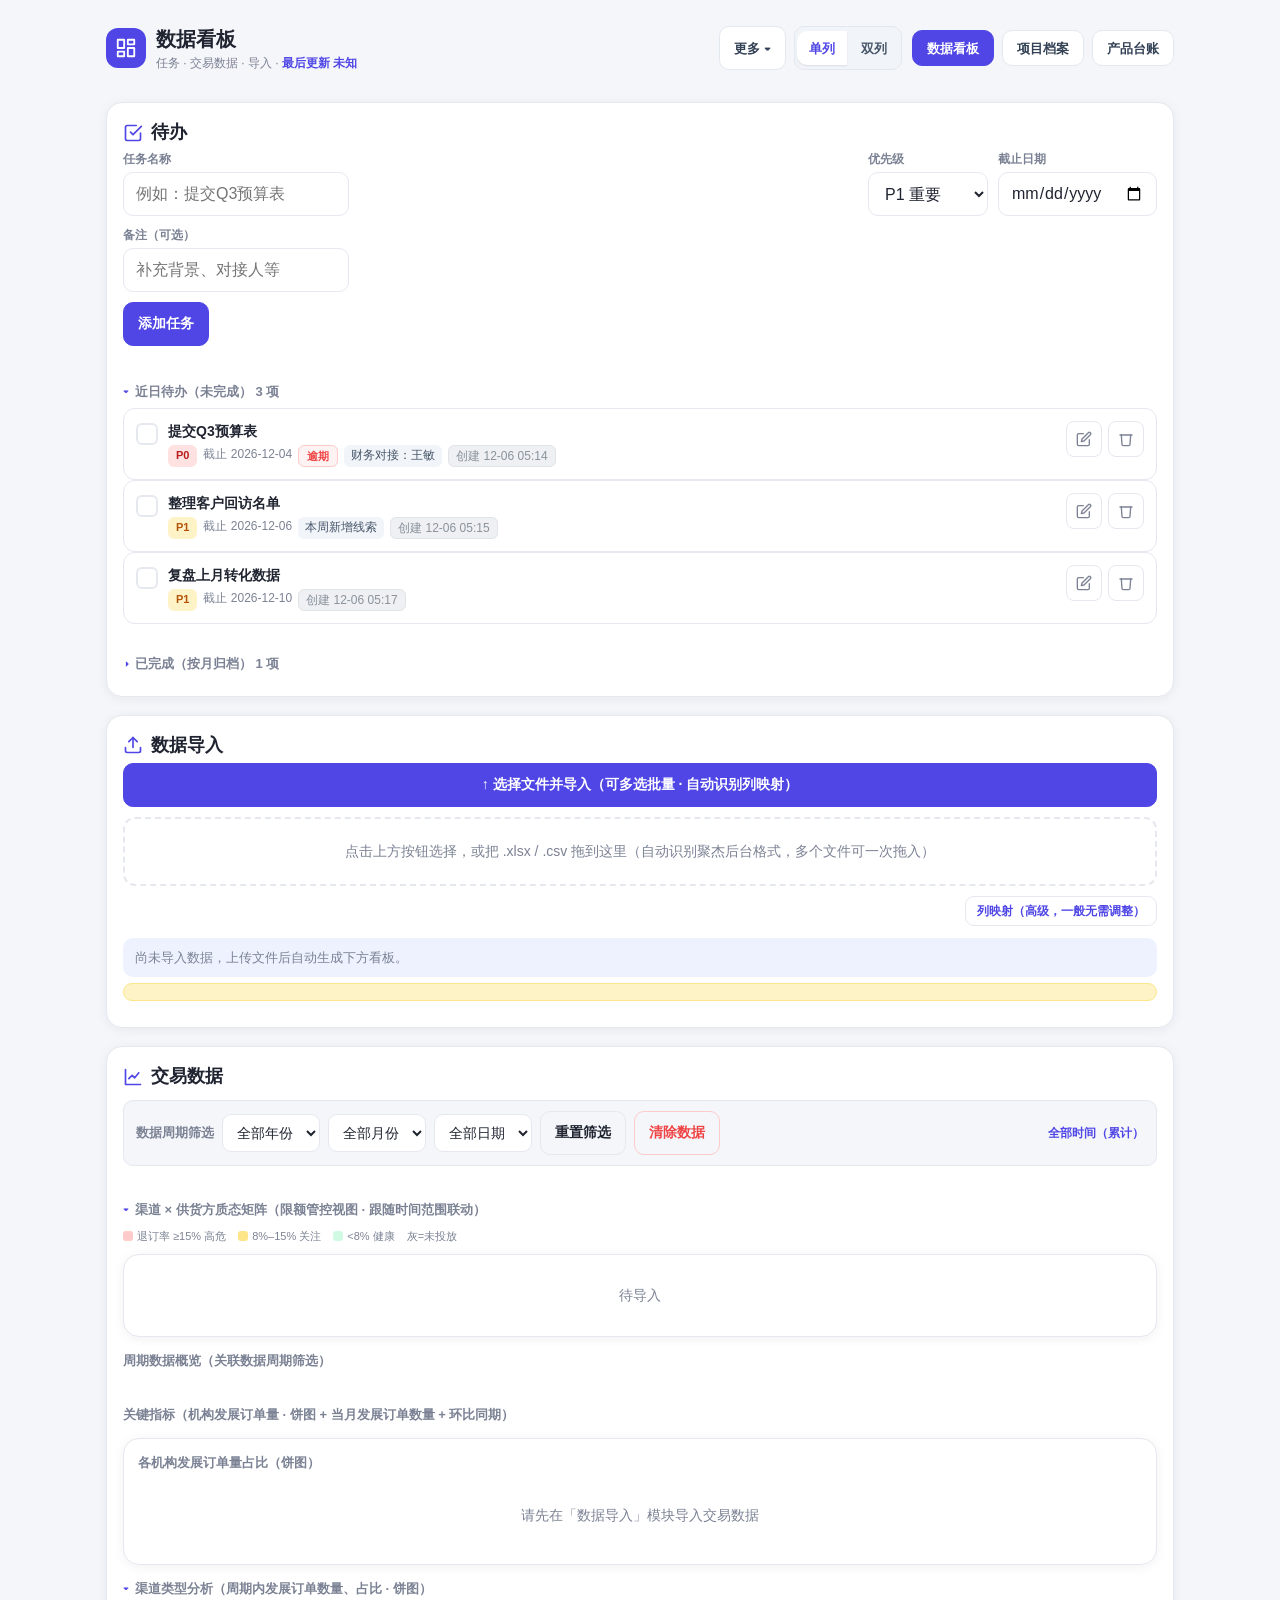
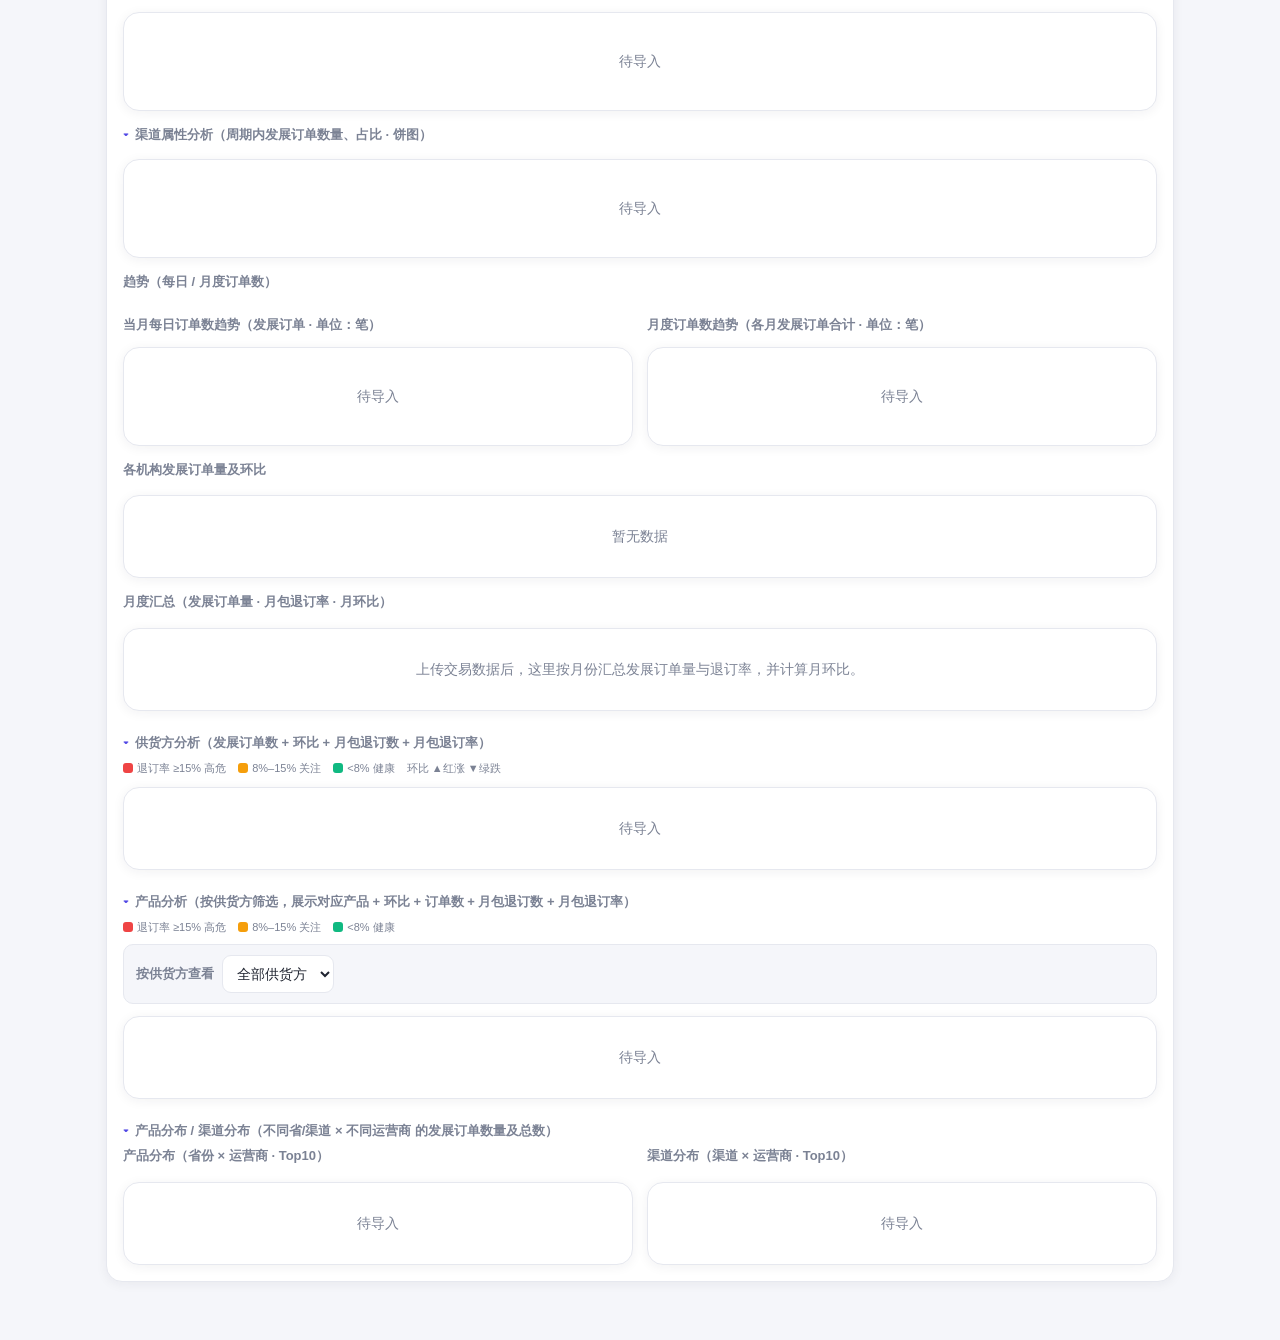
==== commit 01263a8a: "ux(看板): 左上徽标改为「最后更新时间」=数据批次标识" ====
--- a/dashboard.html
+++ b/dashboard.html
@@ -131,8 +131,8 @@
   .erow{display:flex;gap:8px;margin-top:6px;flex-wrap:wrap;}
 
   .kpis{display:grid;grid-template-columns:repeat(auto-fit,minmax(150px,1fr));gap:10px;margin-bottom:14px;}
-  .kpi{background:var(--primary-soft);border-radius:12px;padding:12px;}
-  .kpi .nm{font-size:12px;color:var(--muted);}
+  .kpi{background:var(--primary-soft);border-radius:12px;padding:12px;position:relative;}
+  .kpi .nm{font-size:15px;font-weight:600;color:var(--muted);}
   .kpi .vl{font-size:22px;font-weight:700;margin:4px 0;font-variant-numeric:tabular-nums;}
   .kpi .dl{font-size:12px;font-weight:600;}
   .kpi .dl.up{color:var(--red);}
@@ -238,7 +238,7 @@
     .kpi{padding:10px;}
     .kpi .vl{font-size:19px;}
     .kpi-tip{font-size:11.5px;line-height:1.55;padding:7px 9px;margin-top:6px;}
-    .kpi-spark{width:100%;height:22px;display:block;margin-top:4px;}
+    .kpi-spark{position:absolute;top:10px;right:10px;width:96px;height:26px;display:block;}
     .trend-bars{width:76px;height:18px;display:block;}
     #kpiTable{min-width:880px;}
     .alert{font-size:12.5px;padding:7px 10px;}
@@ -1045,13 +1045,41 @@
 let __loadingCloud=false;
 // 从云端快照载入数据到本机（含交易数据），用于多端对齐/换设备
 async function loadFromCloud(){
-  // 2026-11-25 智能载入：云端更新→免确认直接载入；一致→提示已是最新；云端更旧→确认防覆盖
+  // 2026-11-26 多源取数：api.github.com(动态无缓存) → Pages → raw，取 time 最新者；修复 CDN 缓存导致的"载入无反应"
   if(__loadingCloud)return;
   __loadingCloud=true;
   try{
-    var r=await fetch("snapshot-v2.json?t="+Date.now(),{cache:"no-store"});
-    if(!r.ok)throw new Error("HTTP "+r.status);
-    var d=await r.json();
+    var REPO="nuohuai01/shuju01", t=Date.now();
+    var sources=[
+      async function(){ // api.github.com：metadata→blob（>1MB 必须），无 CDN 缓存
+        var r1=await fetch("https://api.github.com/repos/"+REPO+"/contents/snapshot-v2.json?t="+t,{cache:"no-store"});
+        if(!r1.ok)throw new Error("meta HTTP "+r1.status);
+        var m=await r1.json();
+        var r2=await fetch("https://api.github.com/repos/"+REPO+"/git/blobs/"+m.sha+"?t="+t,{cache:"no-store"});
+        if(!r2.ok)throw new Error("blob HTTP "+r2.status);
+        var b=await r2.json();
+        return JSON.parse(new TextDecoder().decode(Uint8Array.from(atob(b.content.replace(/\s/g,"")),function(c){return c.charCodeAt(0);})));
+      },
+      async function(){
+        var r=await fetch("snapshot-v2.json?t="+t,{cache:"no-store"});
+        if(!r.ok)throw new Error("HTTP "+r.status);
+        return await r.json();
+      },
+      async function(){
+        var r=await fetch("https://raw.githubusercontent.com/"+REPO+"/main/snapshot-v2.json?t="+t,{cache:"no-store"});
+        if(!r.ok)throw new Error("HTTP "+r.status);
+        return await r.json();
+      }
+    ];
+    var d=null,bestTime="";
+    var rs=await Promise.allSettled(sources.map(function(f){return f();}));
+    rs.forEach(function(res){
+      if(res.status==="fulfilled"&&res.value&&res.value.time&&res.value._export){
+        if(res.value.time>bestTime){bestTime=res.value.time;d=res.value;}
+      }
+    });
+    if(!d)throw new Error("所有数据源均不可达");
+    try{p2log("多源取数完成 bestTime="+bestTime);}catch(e){}
     if(d&&d.enc){
       var pwd=getPwd();
       if(!pwd){
@@ -1096,6 +1124,7 @@
     try{showToast("载入失败："+(err&&err.message||err),"err",7000);}catch(e){}
   }
 }
+function p2log(){}
 async function doShareSync(reason){
   if(/share=1/.test(location.search))return false;
   const tk=getToken();
@@ -2375,10 +2404,10 @@
   const _prevM=monthForDaily?prevYmStr(monthForDaily):null;
   const spark=(f,up)=>monthForDaily?kpiSparkSVG(dayAgg,dayAgg,monthForDaily,_prevM,f,up):"";
   document.getElementById("txKpis").innerHTML=`
-    <div class="kpi"><div class="tag cnt">计数</div><div class="nm">发展订单数</div><div class="vl">${fmt(dev)}<span class="u">笔</span></div>${spark("dev",true)}</div>
-    <div class="kpi"><div class="tag cnt">计数</div><div class="nm">月包订单量</div><div class="vl">${fmt(monthDev)}<span class="u">笔</span></div>${spark("monthDev",true)}</div>
-    <div class="kpi"><div class="tag cnt">计数</div><div class="nm">退订数</div><div class="vl">${fmt(unsub)}<span class="u">笔</span></div>${spark("unsub",false)}</div>
-    <div class="kpi"><div class="tag rate">比率</div><div class="nm">月包退订率</div><div class="vl ${rateCls}">${rate.toFixed(2)}%</div>${spark("rate",false)}</div>`;
+    <div class="kpi"><div class="nm">发展订单数</div><div class="vl">${fmt(dev)}<span class="u">笔</span></div>${spark("dev",true)}</div>
+    <div class="kpi"><div class="nm">月包订单量</div><div class="vl">${fmt(monthDev)}<span class="u">笔</span></div>${spark("monthDev",true)}</div>
+    <div class="kpi"><div class="nm">退订数</div><div class="vl">${fmt(unsub)}<span class="u">笔</span></div>${spark("unsub",false)}</div>
+    <div class="kpi"><div class="nm">月包退订率</div><div class="vl ${rateCls}">${rate.toFixed(2)}%</div>${spark("rate",false)}</div>`;
   const daySrc=monthForDaily?(idxMonth[monthForDaily]||{}):{};
   const trendArr=Object.keys(daySrc).sort().map(d=>({label:parseInt(d.slice(8),10)+"日",val:daySrc[d]}));
   document.getElementById("txTrendCount").innerHTML=lineSVG(trendArr,"#4f46e5","笔");
@@ -2991,10 +3020,11 @@
 try{
   var __pv=document.getElementById("pageVer");
   if(__pv){
-    // 2026-11-25：版本标签改为「版本 + 数据截止范围」，去掉调试信息（加载时间/视口）
+    // 2026-11-26：徽标改为「最后更新时间」=tx.meta.time（数据批次标识），与数据导入面板的更新于同源
     var _t=null;try{_t=getTx();}catch(e){}
+    var _mt=(_t&&_t.meta&&_t.meta.time)||"";
     var _range=(_t&&_t.meta&&_t.meta.dateMin&&_t.meta.dateMax)?(" · 数据 "+_t.meta.dateMin+"~"+_t.meta.dateMax):"";
-    __pv.textContent="v2026-11-25"+_range;
+    __pv.textContent="最后更新 "+(_mt||"未知")+_range;
   }
 }catch(e){}
 </script>
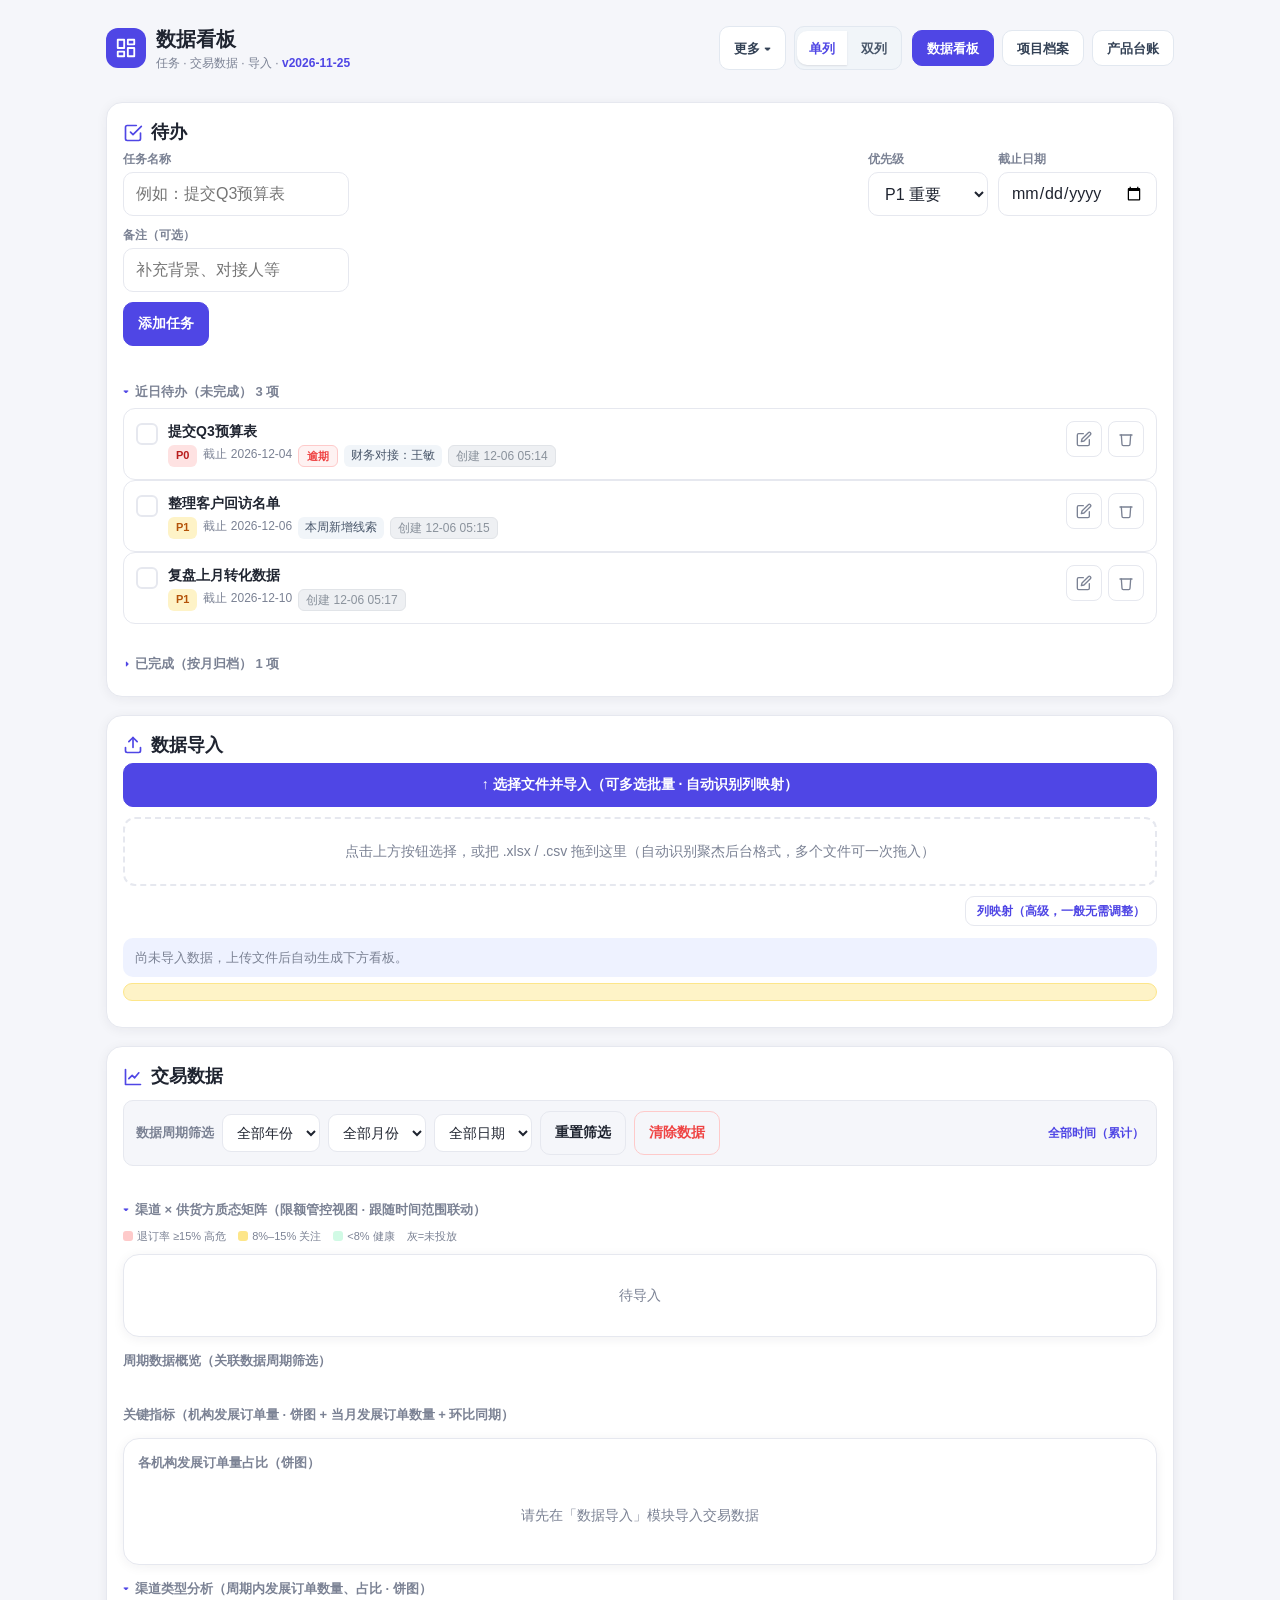
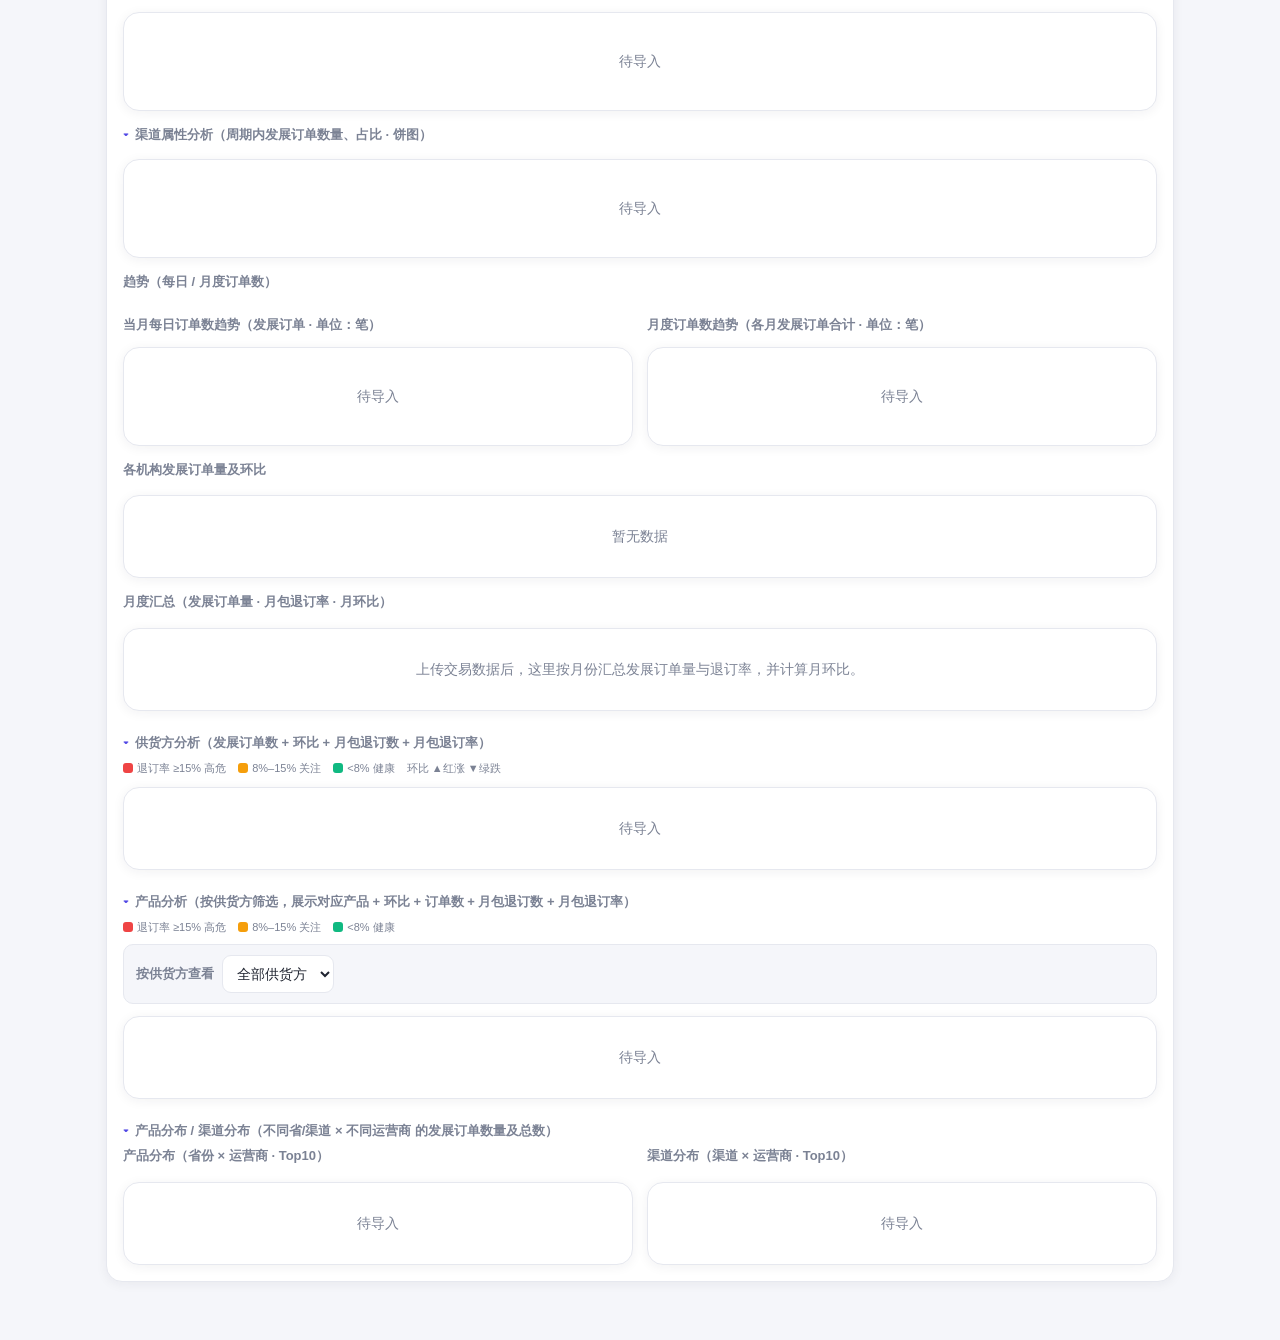
==== commit 6b9e0eef: "fix(看板): 徽标「最后更新时间」延迟至IndexedDB异步加载完成后刷新(修未知)" ====
--- a/dashboard.html
+++ b/dashboard.html
@@ -3020,11 +3020,23 @@
 try{
   var __pv=document.getElementById("pageVer");
   if(__pv){
-    // 2026-11-26：徽标改为「最后更新时间」=tx.meta.time（数据批次标识），与数据导入面板的更新于同源
-    var _t=null;try{_t=getTx();}catch(e){}
-    var _mt=(_t&&_t.meta&&_t.meta.time)||"";
-    var _range=(_t&&_t.meta&&_t.meta.dateMin&&_t.meta.dateMax)?(" · 数据 "+_t.meta.dateMin+"~"+_t.meta.dateMax):"";
-    __pv.textContent="最后更新 "+(_mt||"未知")+_range;
+    // 2026-11-26：徽标=「最后更新时间」(tx.meta.time)。大交易数据走 IndexedDB 异步加载，
+    // 同步执行时 getTx 可能拿到 null → 延迟到启动完成后再刷（轮询 _txCache 就绪）
+    var __updVer=function(){
+      var _t=null;try{_t=getTx();}catch(e){}
+      if(!_t){return false;}
+      var _mt=(_t.meta&&_t.meta.time)||"";
+      var _range=(_t.meta&&_t.meta.dateMin&&_t.meta.dateMax)?(" · 数据 "+_t.meta.dateMin+"~"+_t.meta.dateMax):"";
+      __pv.textContent="最后更新 "+(_mt||"未知")+_range;
+      return true;
+    };
+    if(!__updVer()){
+      var __vTries=0;
+      var __vTimer=setInterval(function(){
+        __vTries++;
+        try{if(__updVer()||__vTries>20){clearInterval(__vTimer);}}catch(e){clearInterval(__vTimer);}
+      },400);
+    }
   }
 }catch(e){}
 </script>
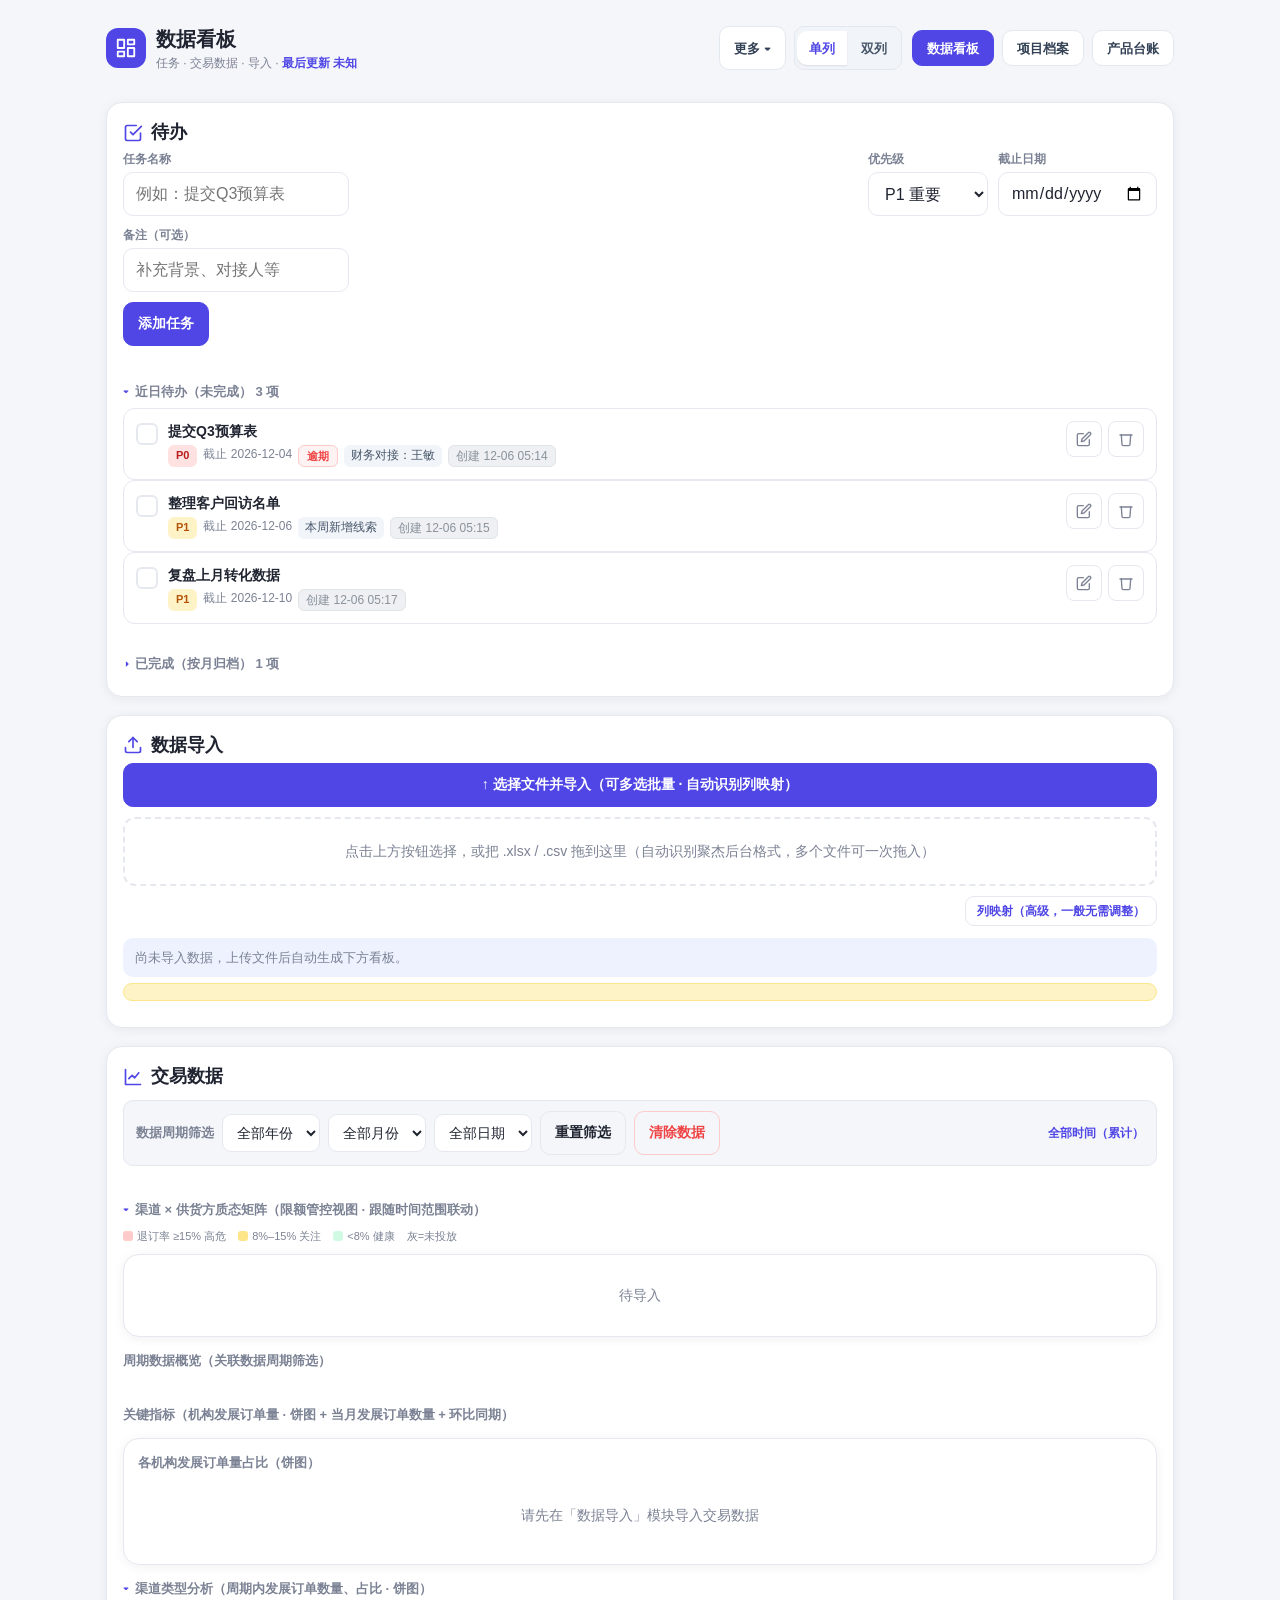
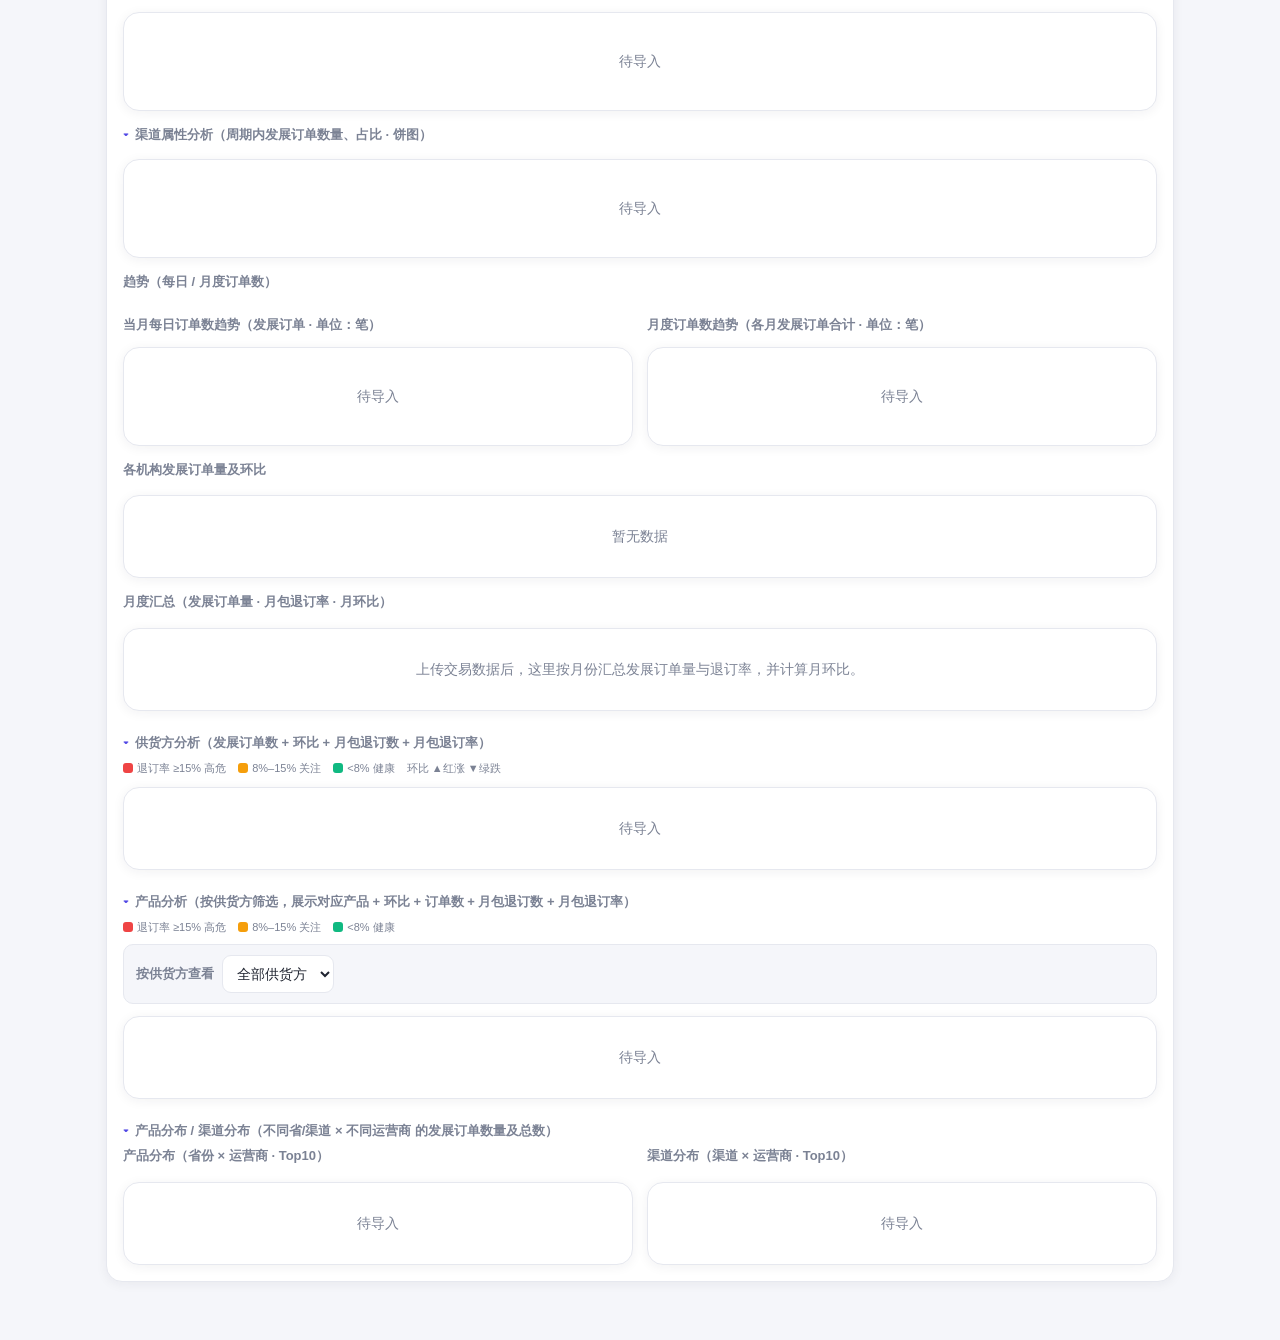
==== commit 0f54cd97: "ux(看板): 徽标去掉数据范围后缀、改用快照推送时间(下午的更新也会体现)" ====
--- a/dashboard.html
+++ b/dashboard.html
@@ -1105,6 +1105,7 @@
       var n=0;
       Object.keys(d.ls).forEach(function(k){try{localStorage.setItem(k,d.ls[k]);n++;}catch(e){}});
       if(d.tx){setTx(d.tx);}else{try{delTx();}catch(e){}}
+      try{localStorage.setItem("wb_snap_time",d.time||"");}catch(e){}
       try{showToast("已载入云端数据（"+n+" 项，数据截止 "+((d.tx&&d.tx.meta&&d.tx.meta.dateMax)||"")+"），正在刷新…","ok",5000);}catch(e){}
       setTimeout(function(){location.reload();},900);
     }
@@ -3020,15 +3021,22 @@
 try{
   var __pv=document.getElementById("pageVer");
   if(__pv){
-    // 2026-11-26：徽标=「最后更新时间」(tx.meta.time)。大交易数据走 IndexedDB 异步加载，
-    // 同步执行时 getTx 可能拿到 null → 延迟到启动完成后再刷（轮询 _txCache 就绪）
+    // 2026-11-26：徽标=「最后更新时间」=快照推送时间(wb_snap_time，载入云端时记录)；大tx走IndexedDB异步加载 → 轮询数据就绪后再刷
+    var __fmtT=function(iso){
+      if(!iso)return"";
+      if(/^\d{4}\/\d{1,2}\/\d{1,2} /.test(iso))return iso;
+      var dt=new Date(iso);
+      if(isNaN(dt.getTime()))return iso;
+      var p=function(n){return n<10?("0"+n):(""+n);};
+      return dt.getFullYear()+"/"+(dt.getMonth()+1)+"/"+dt.getDate()+" "+p(dt.getHours())+":"+p(dt.getMinutes())+":"+p(dt.getSeconds());
+    };
     var __updVer=function(){
+      var _st="";try{_st=localStorage.getItem("wb_snap_time")||"";}catch(e){}
       var _t=null;try{_t=getTx();}catch(e){}
-      if(!_t){return false;}
-      var _mt=(_t.meta&&_t.meta.time)||"";
-      var _range=(_t.meta&&_t.meta.dateMin&&_t.meta.dateMax)?(" · 数据 "+_t.meta.dateMin+"~"+_t.meta.dateMax):"";
-      __pv.textContent="最后更新 "+(_mt||"未知")+_range;
-      return true;
+      var _mt=(_t&&_t.meta&&_t.meta.time)||"";
+      var _show=__fmtT(_st)||__fmtT(_mt)||"未知";
+      __pv.textContent="最后更新 "+_show;
+      return !!(_st||_mt);
     };
     if(!__updVer()){
       var __vTries=0;
